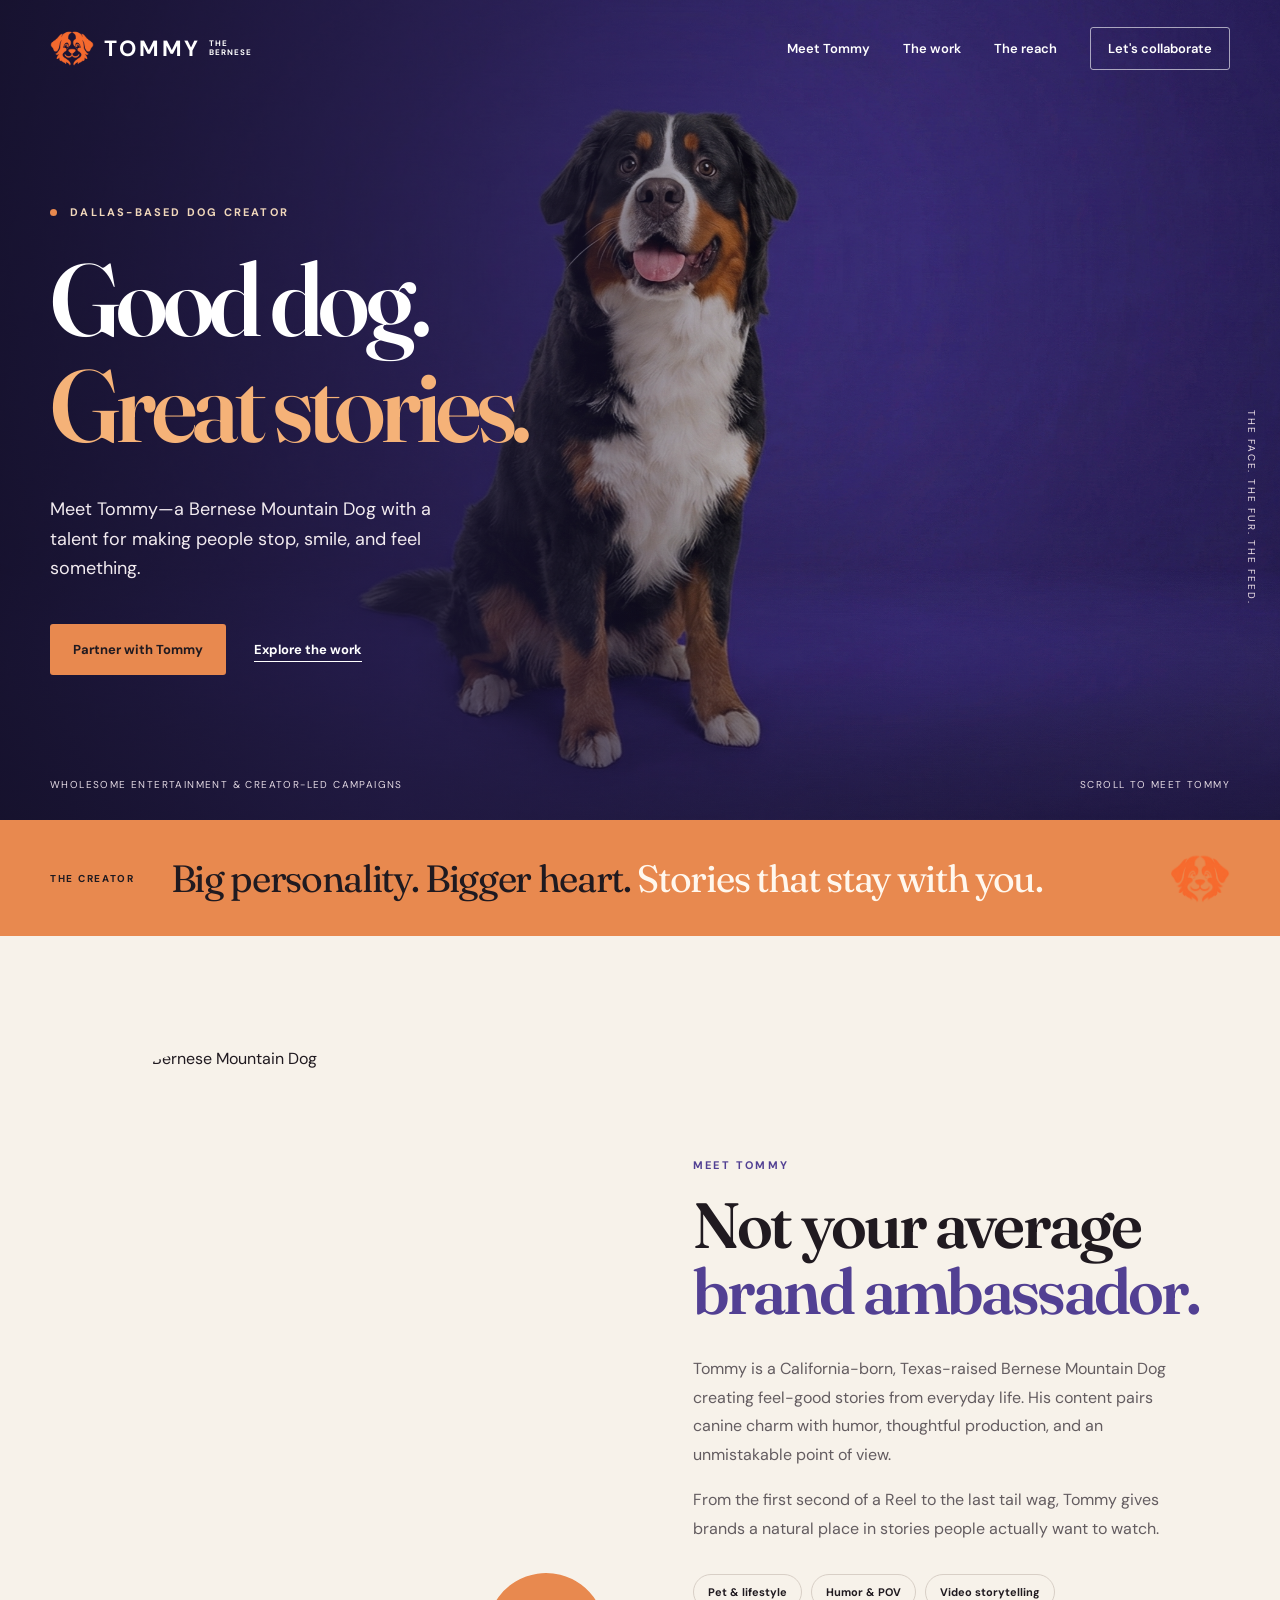
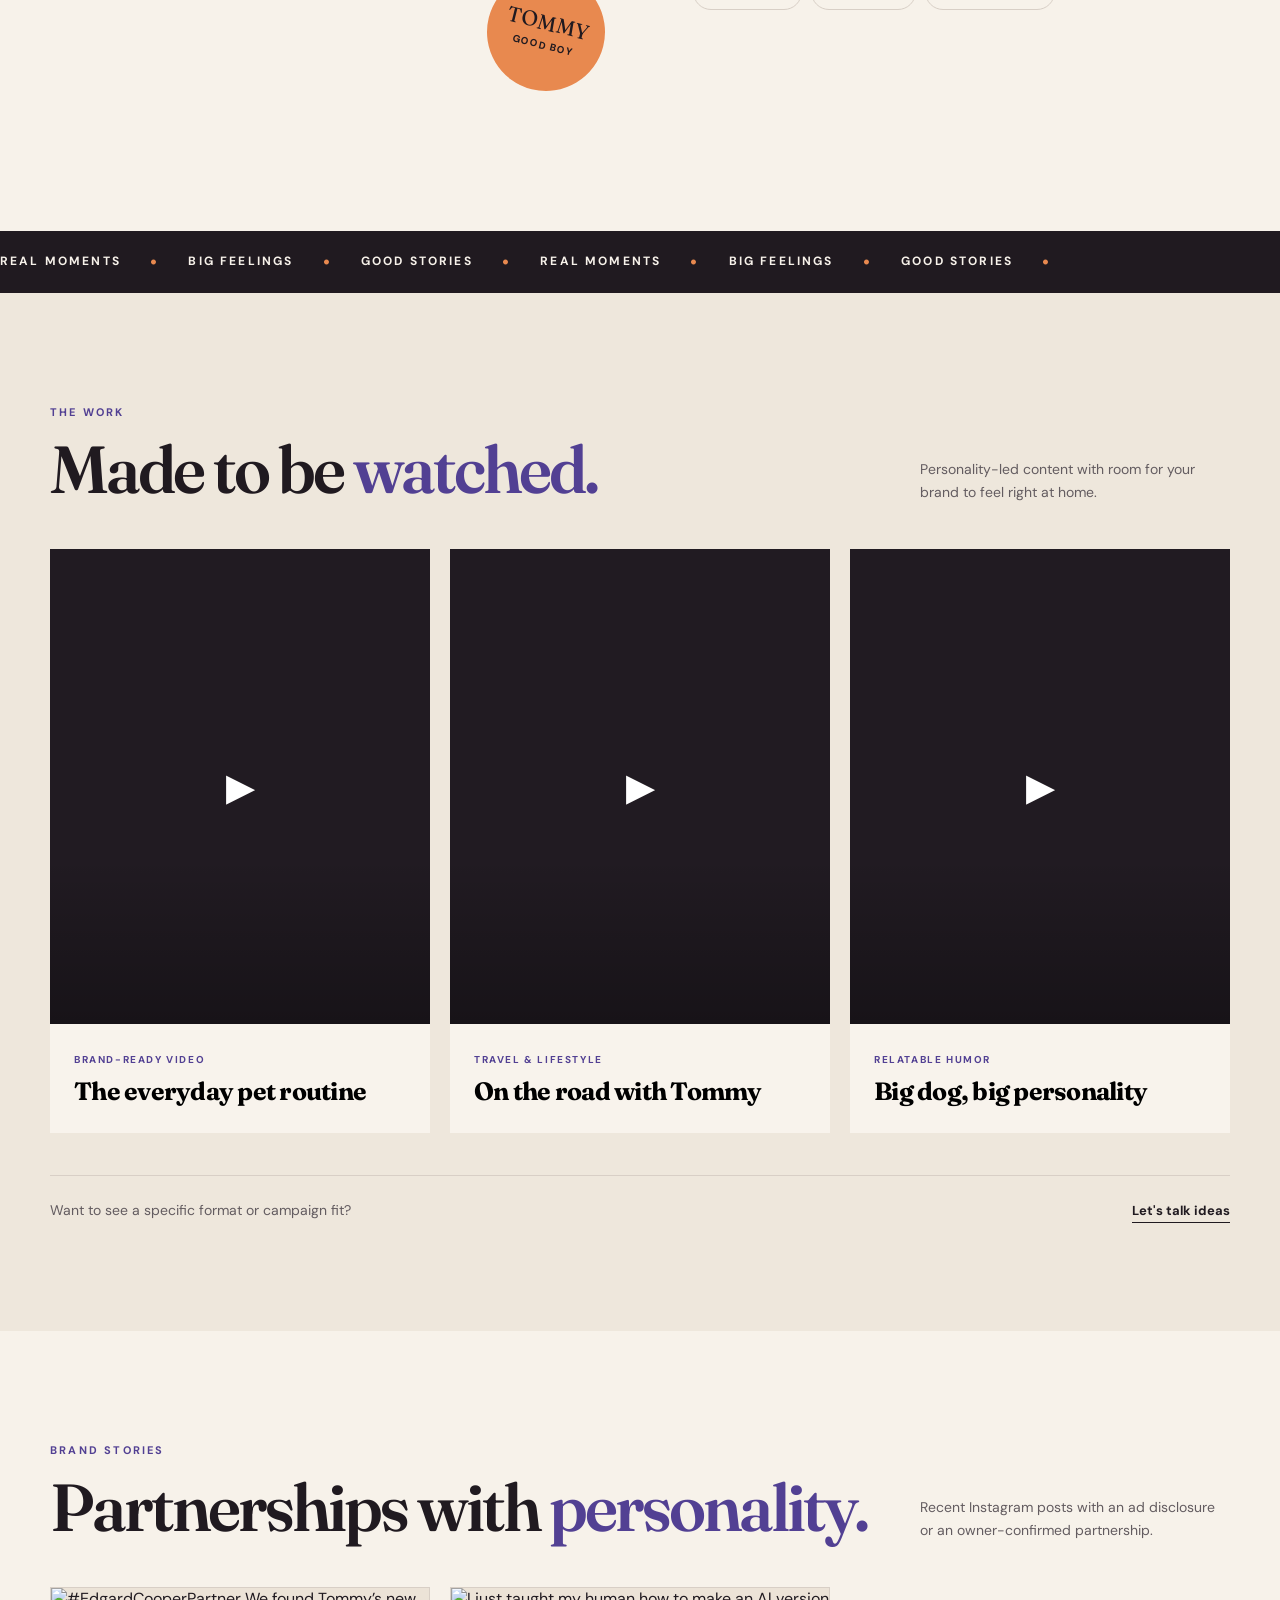
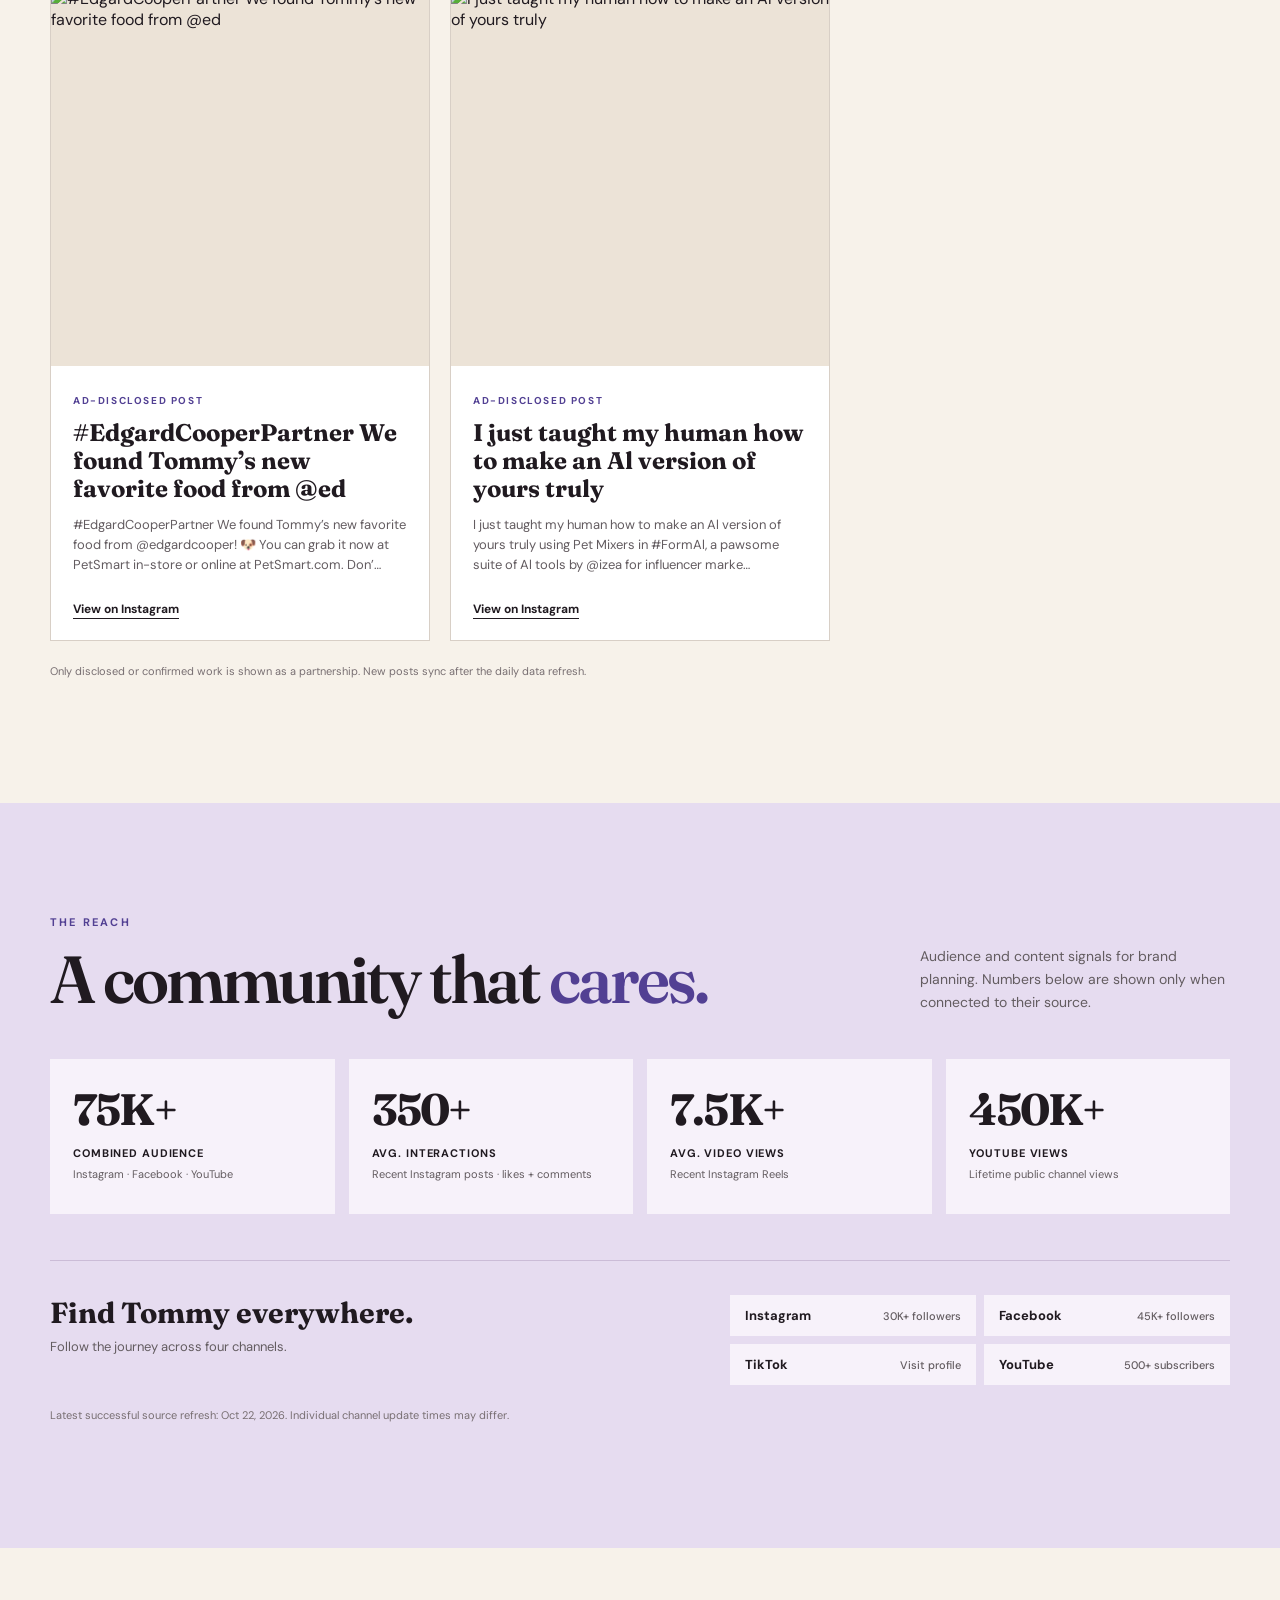
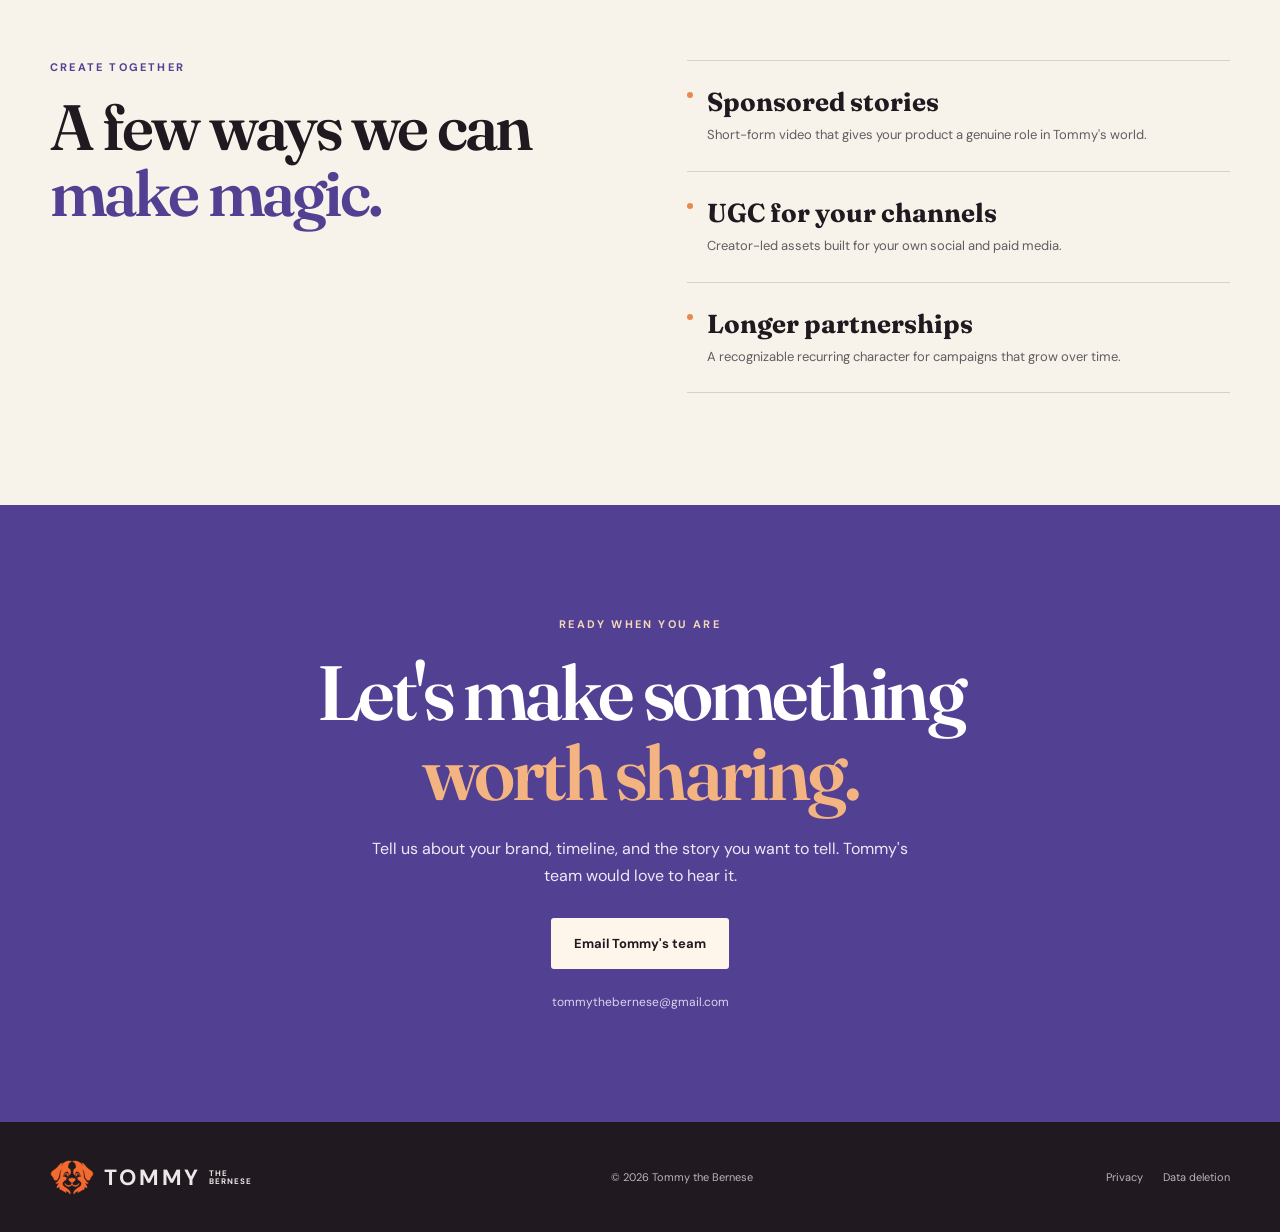
==== index.html @ c2c903f3 "Version site assets so the new logo and rounded stats load together" ====
<!doctype html>
<html lang="en">
<head>
  <meta charset="utf-8">
  <meta name="viewport" content="width=device-width, initial-scale=1">
  <meta name="theme-color" content="#201a20">
  <meta name="description" content="Meet Tommy the Bernese: Dallas-based dog creator making warm, witty, story-led content for people and pet-loving brands.">
  <meta property="og:title" content="Tommy the Bernese · Creator & Brand Partner">
  <meta property="og:description" content="A very good dog. A thoughtful creative partner. Explore Tommy's work, reach and collaborations.">
  <meta property="og:image" content="https://tommythebernese.github.io/heroimage.png">
  <title>Tommy the Bernese · Creator & Brand Partner</title>
  <link rel="preconnect" href="https://fonts.googleapis.com">
  <link rel="preconnect" href="https://fonts.gstatic.com" crossorigin>
  <link href="https://fonts.googleapis.com/css2?family=DM+Sans:wght@400;500;600;700&family=Fraunces:opsz,wght,SOFT,WONK@9..144,600,40,1;9..144,700,40,1&display=swap" rel="stylesheet">
  <link rel="icon" type="image/png" href="/assets/tommy-logo.png?v=2">
  <link rel="stylesheet" href="/assets/site.css?v=2">
  <script defer src="/assets/site.js?v=2"></script>
</head>
<body>
  <a class="skip-link" href="#main">Skip to content</a>
  <header class="site-header">
    <a class="wordmark" href="#top" aria-label="Tommy the Bernese home"><img class="brand-icon" src="/assets/tommy-logo.png" alt=""> TOMMY<span class="wordmark-small">THE BERNESE</span></a>
    <nav aria-label="Main navigation"><a href="#about">Meet Tommy</a><a href="#work">The work</a><a href="#reach">The reach</a><a href="#contact" class="nav-cta">Let's collaborate </a></nav>
  </header>
  <main id="main">
    <section id="top" class="hero" aria-labelledby="hero-title">
      <div class="hero-photo" role="img" aria-label="Tommy the Bernese sitting against a purple backdrop"></div>
      <div class="hero-gradient"></div>
      <div class="hero-content wrap">
        <div class="eyebrow light"><span class="eyebrow-dot"></span> DALLAS-BASED DOG CREATOR</div>
        <h1 id="hero-title">Good dog.<br><em>Great stories.</em></h1>
        <p>Meet Tommy—a Bernese Mountain Dog with a talent for making people stop, smile, and feel something.</p>
        <div class="hero-actions"><a class="button button-primary" href="#contact">Partner with Tommy </a><a class="text-link light-link" href="#work">Explore the work </a></div>
      </div>
      <div class="hero-side-note">THE FACE. THE FUR. THE FEED.</div>
      <div class="hero-bottom wrap"><span>WHOLESOME ENTERTAINMENT &amp; CREATOR-LED CAMPAIGNS</span><span>SCROLL TO MEET TOMMY</span></div>
    </section>
    <section class="intro-band"><div class="wrap intro-inner"><span>THE CREATOR</span><p>Big personality. Bigger heart. <em>Stories that stay with you.</em></p><img class="intro-mark" src="/assets/tommy-logo.png" alt=""></div></section>
    <section id="about" class="about section-pad"><div class="wrap about-grid">
      <div class="about-visual"><img src="/about.JPG" alt="Tommy the Bernese Mountain Dog" loading="lazy"><div class="photo-sticker">TOMMY<br><span>GOOD BOY</span></div></div>
      <div class="about-copy"><div class="eyebrow">MEET TOMMY</div><h2>Not your average <em>brand ambassador.</em></h2><p>Tommy is a California-born, Texas-raised Bernese Mountain Dog creating feel-good stories from everyday life. His content pairs canine charm with humor, thoughtful production, and an unmistakable point of view.</p><p>From the first second of a Reel to the last tail wag, Tommy gives brands a natural place in stories people actually want to watch.</p><div class="pill-row"><span>Pet &amp; lifestyle</span><span>Humor &amp; POV</span><span>Video storytelling</span></div></div>
    </div></section>
    <section class="marquee" aria-label="Creative strengths"><div>REAL MOMENTS <span>•</span> BIG FEELINGS <span>•</span> GOOD STORIES <span>•</span> REAL MOMENTS <span>•</span> BIG FEELINGS <span>•</span> GOOD STORIES <span>•</span></div></section>
    <section id="work" class="work section-pad"><div class="wrap"><div class="section-heading"><div><div class="eyebrow">THE WORK</div><h2>Made to be <em>watched.</em></h2></div><p>Personality-led content with room for your brand to feel right at home.</p></div><div id="featured-work" class="work-grid"></div><div class="work-bottom"><p>Want to see a specific format or campaign fit?</p><a class="text-link" href="mailto:tommythebernese@gmail.com?subject=Tommy%20the%20Bernese%20collaboration">Let's talk ideas </a></div></div></section>
    <section id="partnerships" class="partnerships section-pad"><div class="wrap"><div class="section-heading"><div><div class="eyebrow">BRAND STORIES</div><h2>Partnerships with <em>personality.</em></h2></div><p>Recent Instagram posts with an ad disclosure or an owner-confirmed partnership.</p></div><div id="partner-posts" class="partner-grid" aria-live="polite"><p class="empty-note">Connecting Tommy's Instagram will bring disclosed brand posts here automatically.</p></div><p class="fine-print">Only disclosed or confirmed work is shown as a partnership. New posts sync after the daily data refresh.</p></div></section>
    <section id="reach" class="reach section-pad"><div class="wrap"><div class="section-heading"><div><div class="eyebrow">THE REACH</div><h2>A community that <em>cares.</em></h2></div><p>Audience and content signals for brand planning. Numbers below are shown only when connected to their source.</p></div><div id="insight-cards" class="insight-grid" aria-live="polite"></div><div class="reach-lower"><div><h3>Find Tommy everywhere.</h3><p>Follow the journey across four channels.</p></div><div id="social-links" class="social-grid"></div></div><p id="data-date" class="fine-print"></p></div></section>
    <section class="offer section-pad"><div class="wrap offer-grid"><div><div class="eyebrow">CREATE TOGETHER</div><h2>A few ways we can <em>make magic.</em></h2></div><div class="offer-list"><div><h3>Sponsored stories</h3><p>Short-form video that gives your product a genuine role in Tommy's world.</p></div><div><h3>UGC for your channels</h3><p>Creator-led assets built for your own social and paid media.</p></div><div><h3>Longer partnerships</h3><p>A recognizable recurring character for campaigns that grow over time.</p></div></div></div></section>
    <section id="contact" class="contact section-pad"><div class="wrap contact-inner"><div class="eyebrow light">READY WHEN YOU ARE</div><h2>Let's make something <em>worth sharing.</em></h2><p>Tell us about your brand, timeline, and the story you want to tell. Tommy's team would love to hear it.</p><a class="button button-light" href="mailto:tommythebernese@gmail.com?subject=Partner%20with%20Tommy">Email Tommy's team </a><div class="contact-email">tommythebernese@gmail.com</div></div></section>
  </main>
  <footer><div class="wrap footer-inner"><a class="wordmark" href="#top"><img class="brand-icon" src="/assets/tommy-logo.png" alt=""> TOMMY<span class="wordmark-small">THE BERNESE</span></a><span>© <span id="year">2026</span> Tommy the Bernese</span><div><a href="/privacy.html">Privacy</a><a href="/delete-data.html">Data deletion</a></div></div></footer>
</body>
</html>
---- assets/site.css ----
:root{--ink:#201a20;--muted:#635c60;--cream:#f7f2ea;--sand:#ece3d7;--orange:#e8894f;--purple:#524093;--line:#d8cfc6}*{box-sizing:border-box}html{scroll-behavior:smooth}body{margin:0;background:var(--cream);color:var(--ink);font-family:'DM Sans',sans-serif;-webkit-font-smoothing:antialiased}a{color:inherit;text-decoration:none}button{font:inherit}img{display:block;max-width:100%}.wrap{width:min(1180px,calc(100% - 56px));margin:auto}.skip-link{position:absolute;z-index:100;top:-60px;left:10px;background:white;padding:10px}.skip-link:focus{top:10px}.site-header{position:absolute;z-index:20;top:0;left:0;width:100%;padding:26px max(28px,calc((100vw - 1180px)/2));display:flex;align-items:center;justify-content:space-between;color:white}.wordmark{display:flex;align-items:center;gap:5px;font-weight:700;letter-spacing:.13em;font-size:22px;white-space:nowrap}.paw{font-size:32px;color:var(--orange);line-height:1}.wordmark-small{font-size:8px;line-height:1.1;letter-spacing:.12em;width:48px;white-space:normal;margin-left:3px}.site-header nav{display:flex;align-items:center;gap:33px;font-size:13px;font-weight:600}.site-header nav a:hover,.text-link:hover{color:var(--orange)}.site-header .nav-cta{border:1px solid rgba(255,255,255,.6);padding:12px 17px;border-radius:3px}.site-header .nav-cta:hover{background:white;color:var(--ink)}.hero{position:relative;height:min(820px,100svh);min-height:640px;overflow:hidden;background:#2d2758;color:white}.hero-photo{position:absolute;inset:0;background:url('/heroimage.png') center center/cover no-repeat}.hero-gradient{position:absolute;inset:0;background:linear-gradient(90deg,rgba(21,17,43,.89) 0%,rgba(31,24,62,.72) 31%,rgba(31,24,62,.06) 72%),linear-gradient(0deg,rgba(21,17,43,.53),transparent 30%)}.hero-content{position:relative;z-index:2;height:100%;display:flex;flex-direction:column;justify-content:center;align-items:flex-start;padding-top:60px}.eyebrow{font-size:11px;letter-spacing:.2em;font-weight:700;color:var(--purple);text-transform:uppercase}.eyebrow.light{color:#f1d8bb}.eyebrow-dot{display:inline-block;width:7px;height:7px;border-radius:50%;background:var(--orange);margin-right:8px}.hero h1,.section-heading h2,.about h2,.offer h2,.contact h2{font-family:Fraunces,Georgia,serif;letter-spacing:-.045em;font-weight:600;line-height:1.04}.hero h1{font-size:clamp(70px,8vw,126px);margin:27px 0 18px}.hero h1 em{color:#f5b278;font-style:normal}.hero-content>p{max-width:430px;font-size:18px;line-height:1.65;color:#f2ebf0}.hero-actions{display:flex;align-items:center;gap:28px;margin-top:22px}.button{display:inline-flex;align-items:center;justify-content:center;gap:30px;padding:17px 23px;border-radius:3px;font-size:13px;font-weight:700;transition:transform .2s,background .2s}.button:hover{transform:translateY(-3px)}.button-primary{background:var(--orange);color:var(--ink)}.button-primary:hover{background:#f3a476}.text-link{font-size:13px;font-weight:700;text-decoration:underline;text-underline-offset:7px}.light-link{color:white}.hero-side-note{position:absolute;z-index:2;right:22px;top:50%;writing-mode:vertical-rl;font-size:10px;letter-spacing:.18em;color:#eee2e8}.hero-bottom{position:absolute;z-index:2;bottom:29px;left:50%;transform:translateX(-50%);display:flex;justify-content:space-between;font-size:10px;letter-spacing:.14em;color:#e3d9e3}.intro-band{background:var(--orange);color:var(--ink)}.intro-inner{min-height:116px;display:flex;align-items:center;gap:36px}.intro-inner>span:first-child{font-size:10px;letter-spacing:.17em;font-weight:700;white-space:nowrap}.intro-inner p{font-family:Fraunces,Georgia,serif;font-size:clamp(23px,3.2vw,38px);letter-spacing:-.035em;margin:0}.intro-inner em{font-style:normal;color:#fff7ed}.asterisk{font-size:48px;margin-left:auto}.section-pad{padding:112px 0}.about-grid{display:grid;grid-template-columns:1fr 1fr;gap:9%;align-items:center}.about-visual{position:relative}.about-visual img{width:100%;aspect-ratio:4/5;object-fit:cover;border-radius:170px 170px 3px 3px}.photo-sticker{position:absolute;right:-18px;bottom:28px;background:var(--orange);border-radius:50%;height:118px;width:118px;display:flex;flex-direction:column;justify-content:center;align-items:center;text-align:center;transform:rotate(14deg);font-family:Fraunces,Georgia,serif;font-size:30px;line-height:1}.photo-sticker span{font:700 10px 'DM Sans',sans-serif;letter-spacing:.12em;margin-top:6px}.about h2,.offer h2{font-size:clamp(43px,5vw,69px);margin:20px 0 30px}.about h2 em,.section-heading h2 em,.offer h2 em{font-style:normal;color:var(--purple)}.about-copy p{max-width:480px;line-height:1.8;color:var(--muted);font-size:16px}.pill-row{display:flex;flex-wrap:wrap;gap:9px;margin-top:30px}.pill-row span{font-size:11px;font-weight:700;border:1px solid var(--line);border-radius:30px;padding:10px 14px}.marquee{overflow:hidden;white-space:nowrap;background:var(--ink);color:var(--cream);padding:19px 0;font-size:12px;font-weight:700;letter-spacing:.18em}.marquee div{width:max-content;animation:move 35s linear infinite}.marquee span{color:var(--orange);font-size:20px;margin:0 24px;vertical-align:middle}@keyframes move{to{transform:translateX(-50%)}}.work{background:#eee7dc}.section-heading{display:flex;align-items:end;justify-content:space-between;gap:35px;margin-bottom:45px}.section-heading h2{font-size:clamp(45px,5.2vw,72px);margin:16px 0 0}.section-heading>p{max-width:310px;line-height:1.65;color:var(--muted);font-size:14px;margin:0}.work-grid{display:grid;grid-template-columns:repeat(3,1fr);gap:20px}.work-card{background:#f8f3ec;overflow:hidden}.work-card .media{position:relative;background:#211b22;aspect-ratio:4/5;overflow:hidden}.work-card video{width:100%;height:100%;object-fit:cover}.work-card .play{position:absolute;inset:0;display:grid;place-items:center;background:linear-gradient(transparent 65%,rgba(0,0,0,.3));color:white;font-size:38px;pointer-events:none}.work-card button{display:block;width:100%;border:0;padding:0;cursor:pointer;background:transparent;text-align:left}.work-card .card-meta{padding:23px 24px 27px}.work-card .card-meta span,.partner-card .label{font-size:10px;letter-spacing:.16em;color:var(--purple);font-weight:700}.work-card h3{font-family:Fraunces,Georgia,serif;font-size:25px;line-height:1.15;letter-spacing:-.03em;margin:9px 0 0}.work-bottom{border-top:1px solid var(--line);margin-top:42px;padding-top:25px;display:flex;justify-content:space-between;align-items:center;font-size:14px}.work-bottom p{color:var(--muted);margin:0}.partnerships{background:var(--cream)}.partner-grid{display:grid;grid-template-columns:repeat(3,1fr);gap:20px}.partner-card{border:1px solid var(--line);background:white}.partner-card img{width:100%;aspect-ratio:1;object-fit:cover;background:#ece3d7}.partner-card-content{padding:22px}.partner-card h3{font-family:Fraunces,Georgia,serif;font-size:24px;line-height:1.15;margin:10px 0}.partner-card p{color:var(--muted);font-size:13px;line-height:1.55}.partner-card a{display:inline-block;margin-top:12px;font-size:12px;font-weight:700;text-decoration:underline;text-underline-offset:5px}.empty-note{grid-column:1/-1;padding:35px;border:1px dashed var(--line);color:var(--muted);font-size:14px}.fine-print{font-size:11px;line-height:1.6;color:#786f72;margin-top:22px}.reach{background:#e6dcf0}.insight-grid{display:grid;grid-template-columns:repeat(4,1fr);gap:14px}.insight-card{min-height:155px;padding:23px;background:#f7f2fa}.insight-card .number{display:block;font-family:Fraunces,Georgia,serif;font-size:44px;letter-spacing:-.04em}.insight-card .metric-name{display:block;font-size:11px;font-weight:700;letter-spacing:.08em;text-transform:uppercase;margin-top:10px}.insight-card .metric-detail{display:block;color:var(--muted);font-size:11px;margin-top:7px}.reach-lower{display:flex;justify-content:space-between;gap:40px;border-top:1px solid #cbbcd7;padding-top:34px;margin-top:46px}.reach-lower h3{font-family:Fraunces,Georgia,serif;font-size:29px;margin:0 0 8px}.reach-lower p{font-size:13px;color:var(--muted);margin:0}.social-grid{display:grid;grid-template-columns:repeat(2,minmax(155px,1fr));gap:8px;width:min(500px,100%)}.social-grid a{background:#f7f2fa;padding:12px 15px;display:flex;justify-content:space-between;align-items:center;font-size:13px;font-weight:700}.social-grid a:hover{background:white}.social-grid small{font-size:11px;color:var(--muted);font-weight:500}.offer{background:var(--cream)}.offer-grid{display:grid;grid-template-columns:1fr 1fr;gap:8%}.offer-list>div{display:grid;grid-template-columns:40px 1fr;column-gap:12px;border-top:1px solid var(--line);padding:25px 0}.offer-list>div:last-child{border-bottom:1px solid var(--line)}.offer-list span{font-size:11px;color:var(--purple);font-weight:700}.offer-list h3{font-family:Fraunces,Georgia,serif;font-size:26px;margin:0}.offer-list p{grid-column:2;color:var(--muted);line-height:1.6;font-size:13px;margin:7px 0 0}.contact{background:var(--purple);color:white;text-align:center}.contact-inner{max-width:760px}.contact h2{font-size:clamp(50px,6vw,82px);margin:22px 0}.contact h2 em{font-style:normal;color:#f3b482}.contact p{font-size:16px;line-height:1.7;color:#eee8f6;max-width:550px;margin:0 auto 29px}.button-light{background:#fff6eb;color:var(--ink)}.contact-email{font-size:12px;color:#ded2ed;margin-top:25px}footer{background:var(--ink);color:#eee6e8}.footer-inner{min-height:110px;display:flex;align-items:center;justify-content:space-between;gap:24px}.footer-inner>span,footer a:not(.wordmark){font-size:11px;color:#bdb3ba}.footer-inner>div{display:flex;gap:20px}section[id]{scroll-margin-top:40px}@media(max-width:900px){.site-header nav{gap:17px}.site-header nav>a:not(.nav-cta){display:none}.about-grid{gap:6%}.insight-grid{grid-template-columns:repeat(2,1fr)}}@media(max-width:650px){.wrap{width:calc(100% - 36px)}.site-header{padding:18px}.wordmark{font-size:18px}.site-header .nav-cta{font-size:11px;padding:10px}.hero{height:760px;min-height:680px}.hero-photo{background-position:62% center}.hero-gradient{background:linear-gradient(90deg,rgba(21,17,43,.82),rgba(21,17,43,.16)),linear-gradient(0deg,rgba(21,17,43,.65),transparent 44%)}.hero-content{justify-content:flex-end;padding-bottom:120px}.hero h1{font-size:clamp(60px,13vw,88px)}.hero-content>p{font-size:15px;max-width:320px}.hero-actions{gap:16px;flex-wrap:wrap}.hero-bottom{font-size:8px;bottom:19px}.hero-bottom span:last-child,.hero-side-note{display:none}.intro-inner{min-height:100px;gap:12px}.intro-inner>span:first-child{display:none}.intro-inner p{font-size:24px}.asterisk{font-size:35px}.section-pad{padding:75px 0}.about-grid,.offer-grid{grid-template-columns:1fr;gap:46px}.about-visual{width:min(400px,92%);margin:auto}.about h2,.offer h2{font-size:49px}.section-heading{display:block}.section-heading>p{margin-top:15px}.work-grid,.partner-grid{grid-template-columns:1fr;gap:18px}.work-grid .work-card:nth-child(n+4){display:none}.work-card .media{aspect-ratio:4/4}.work-card video{object-position:center 35%}.reach-lower{display:block}.social-grid{margin-top:25px;width:100%}.footer-inner{min-height:160px;align-content:center;flex-wrap:wrap;justify-content:center;text-align:center;column-gap:20px}.footer-inner .wordmark{width:100%;justify-content:center}.work-bottom{gap:20px}.contact h2{font-size:54px}}@media(prefers-reduced-motion:reduce){*,*:before,*:after{scroll-behavior:auto!important;animation:none!important;transition:none!important}}

/* Tommy's supplied mark and simplified editorial details. */
.brand-icon{display:block;width:44px;height:44px;object-fit:contain;flex:none;margin-right:5px}.intro-mark{display:block;width:60px;height:60px;object-fit:contain;margin-left:auto;flex:none}.photo-sticker{font-size:21px}.marquee span{font-size:18px}.offer-list>div{display:block;position:relative;padding:25px 0 25px 20px}.offer-list>div:before{content:'';position:absolute;left:0;top:31px;width:6px;height:6px;background:var(--orange);border-radius:50%}.offer-list p{grid-column:auto}.button{gap:0}.social-grid small{white-space:nowrap}@media(max-width:650px){.brand-icon{width:38px;height:38px}.intro-mark{width:48px;height:48px}.offer-list>div{padding-left:18px}}
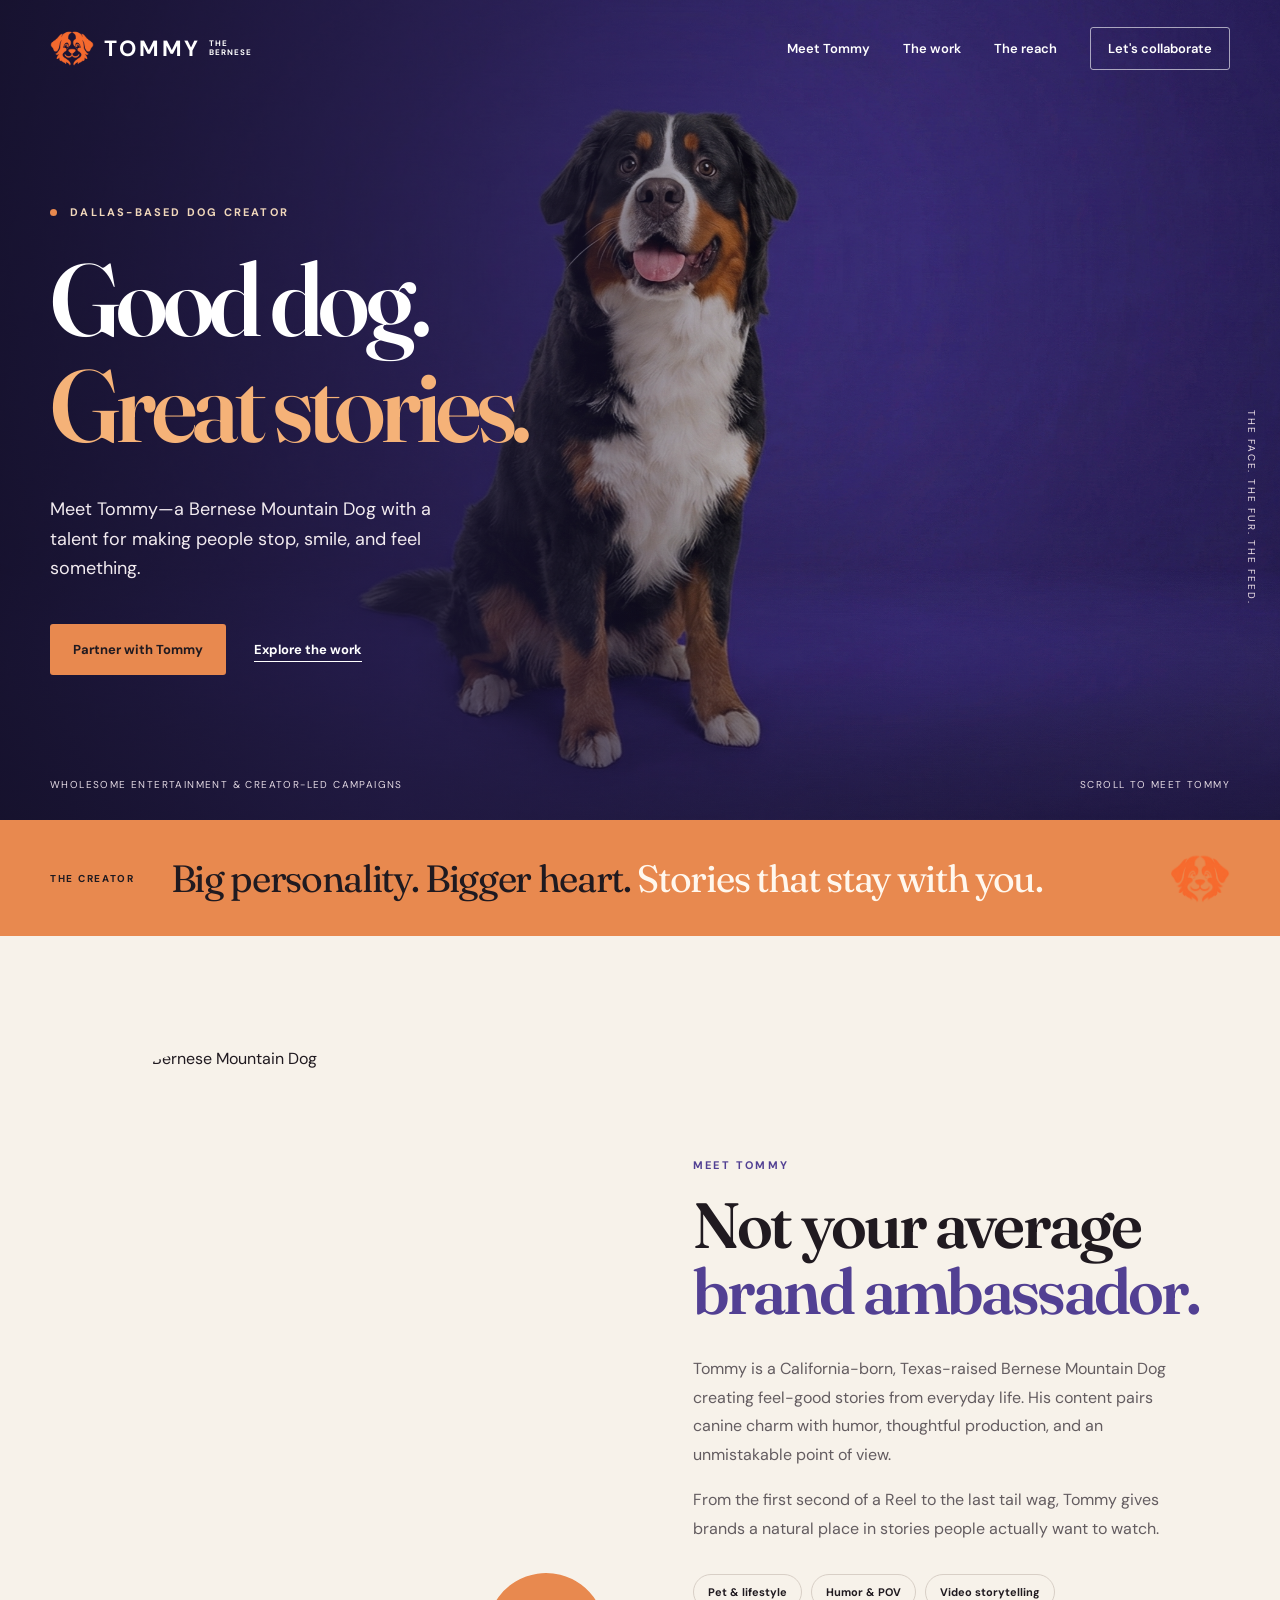
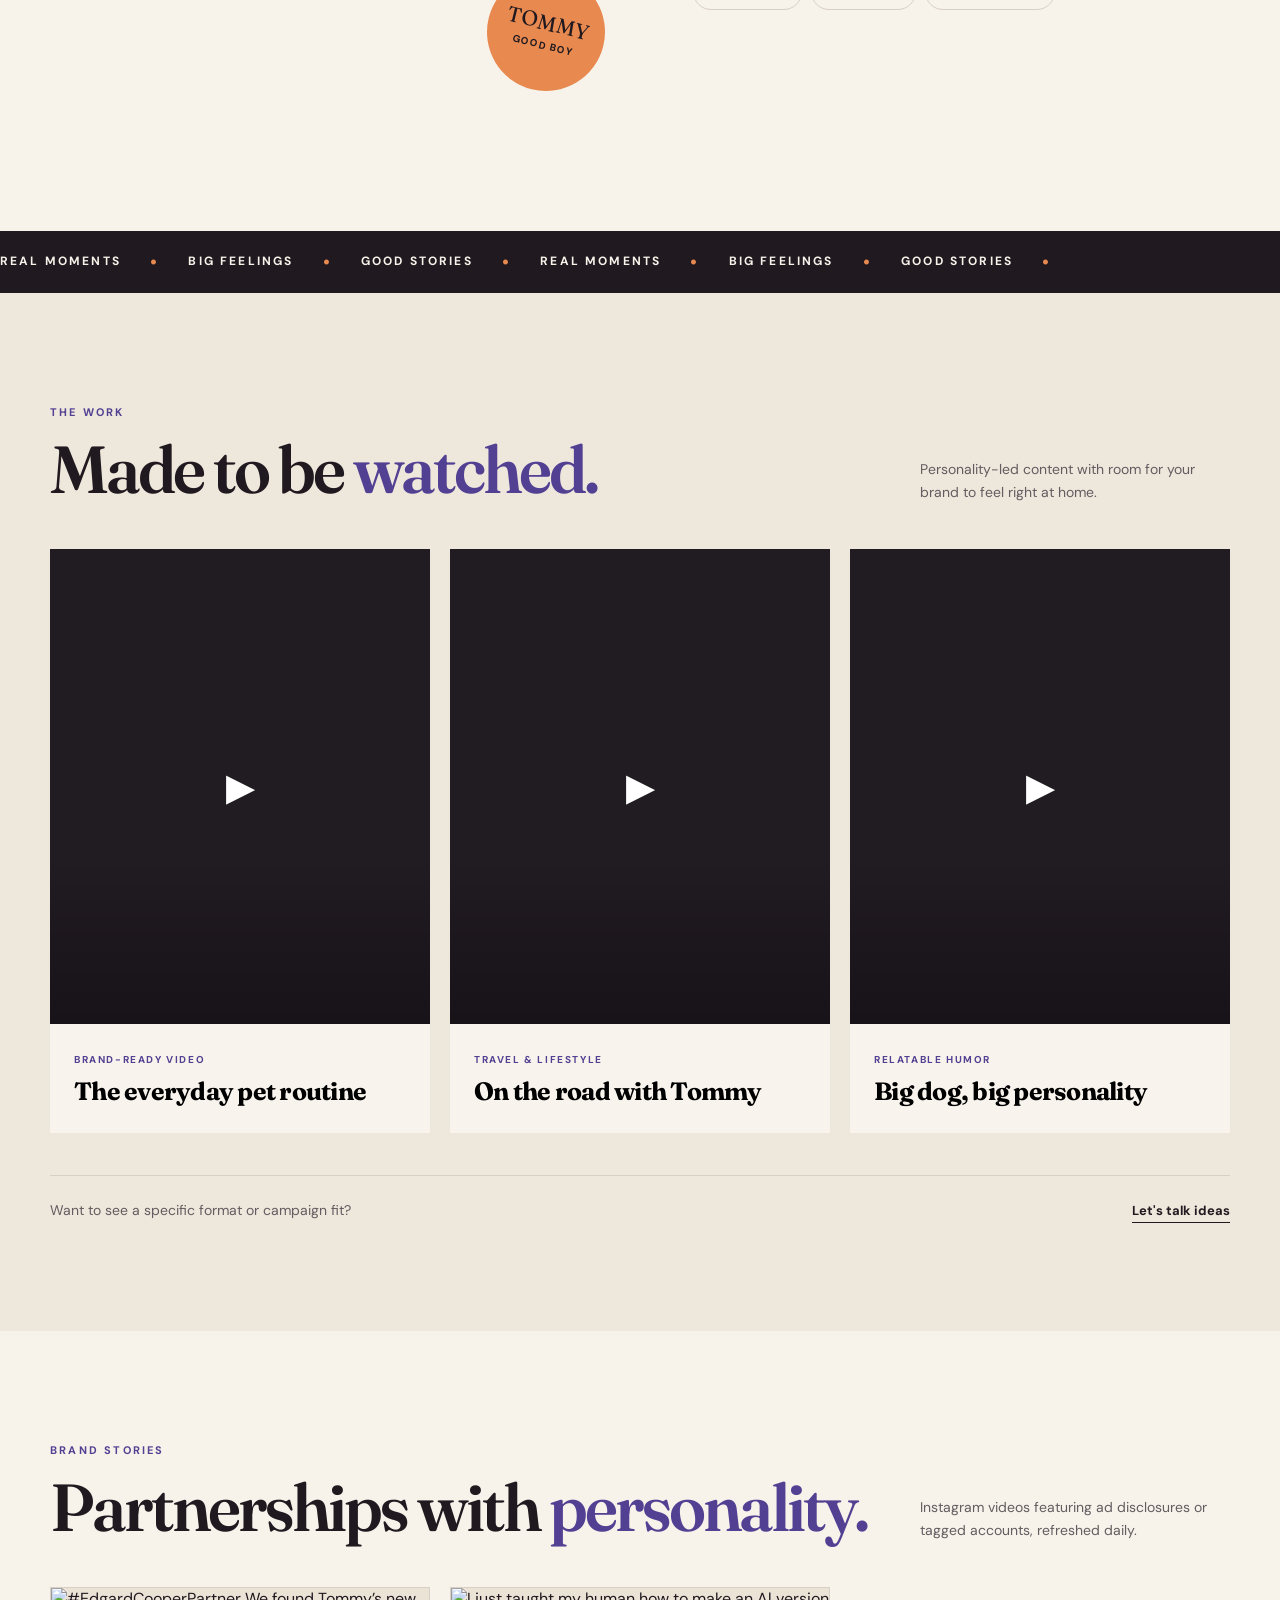
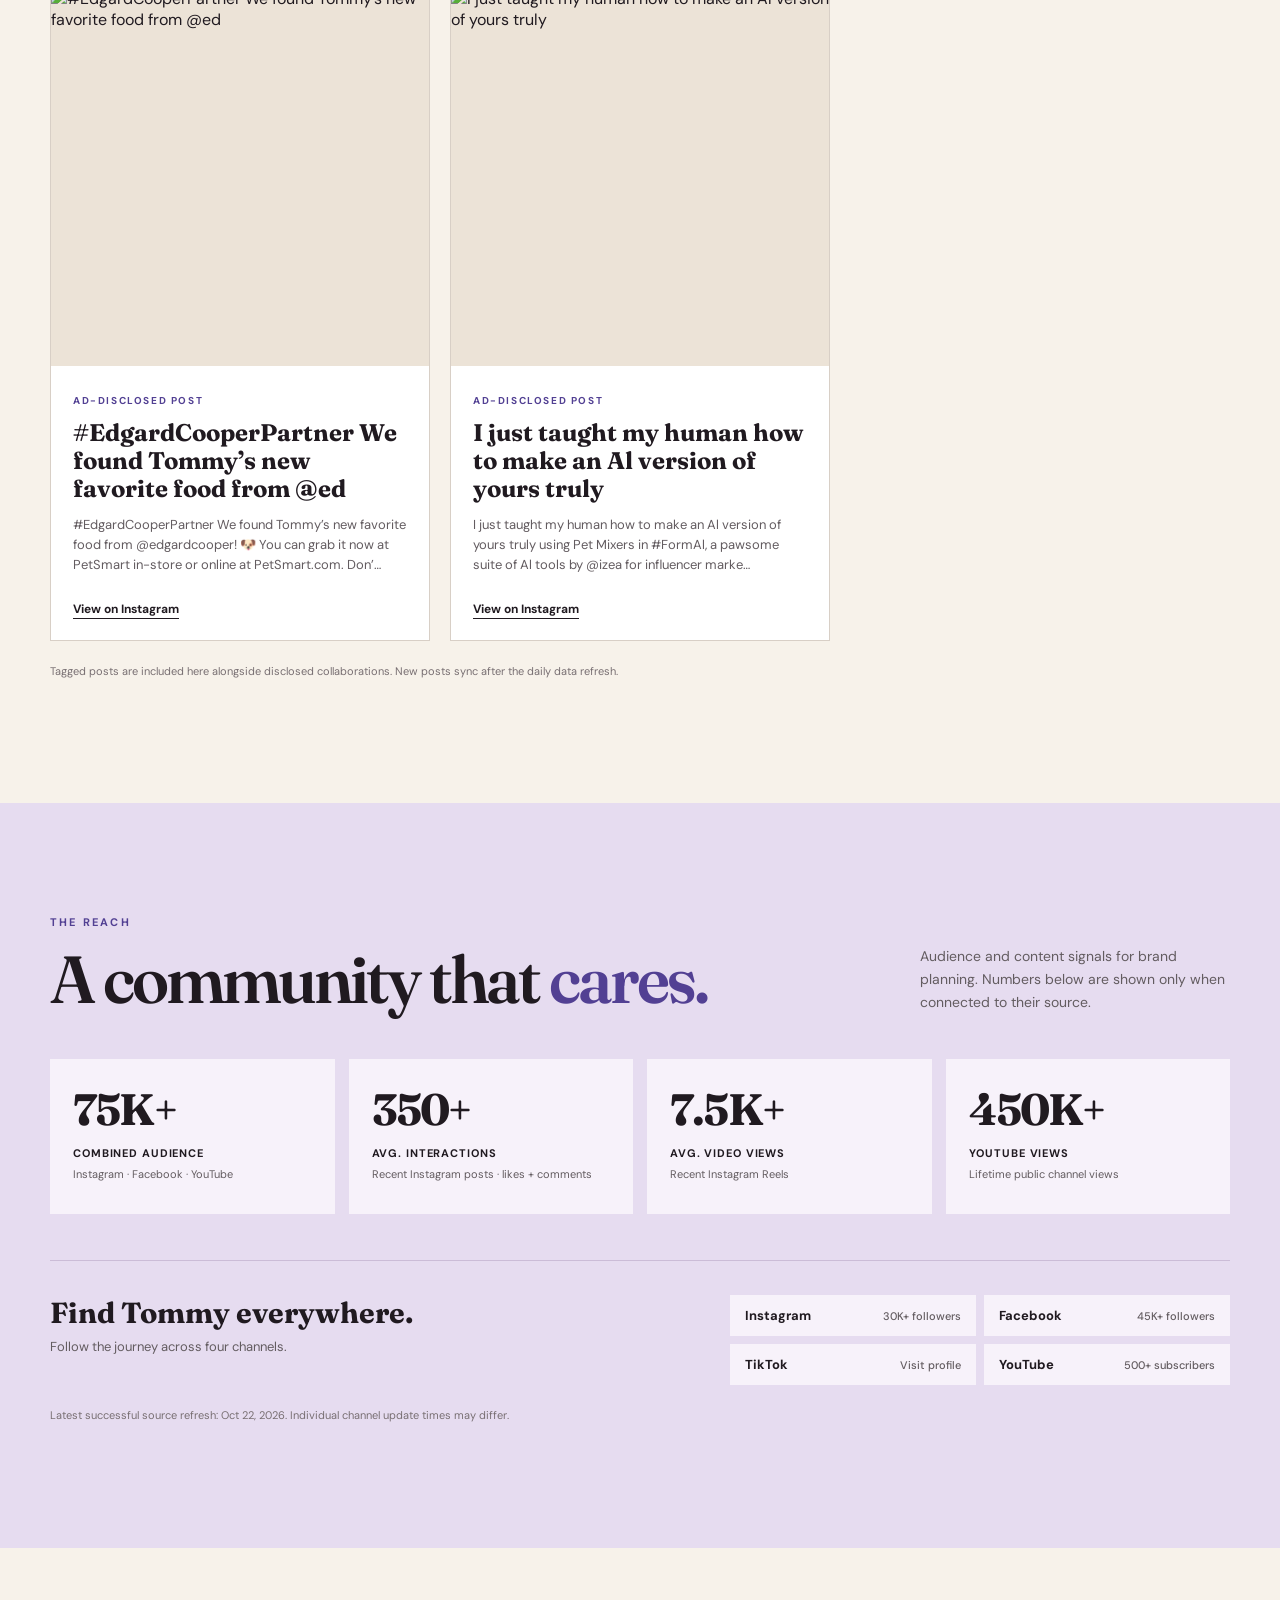
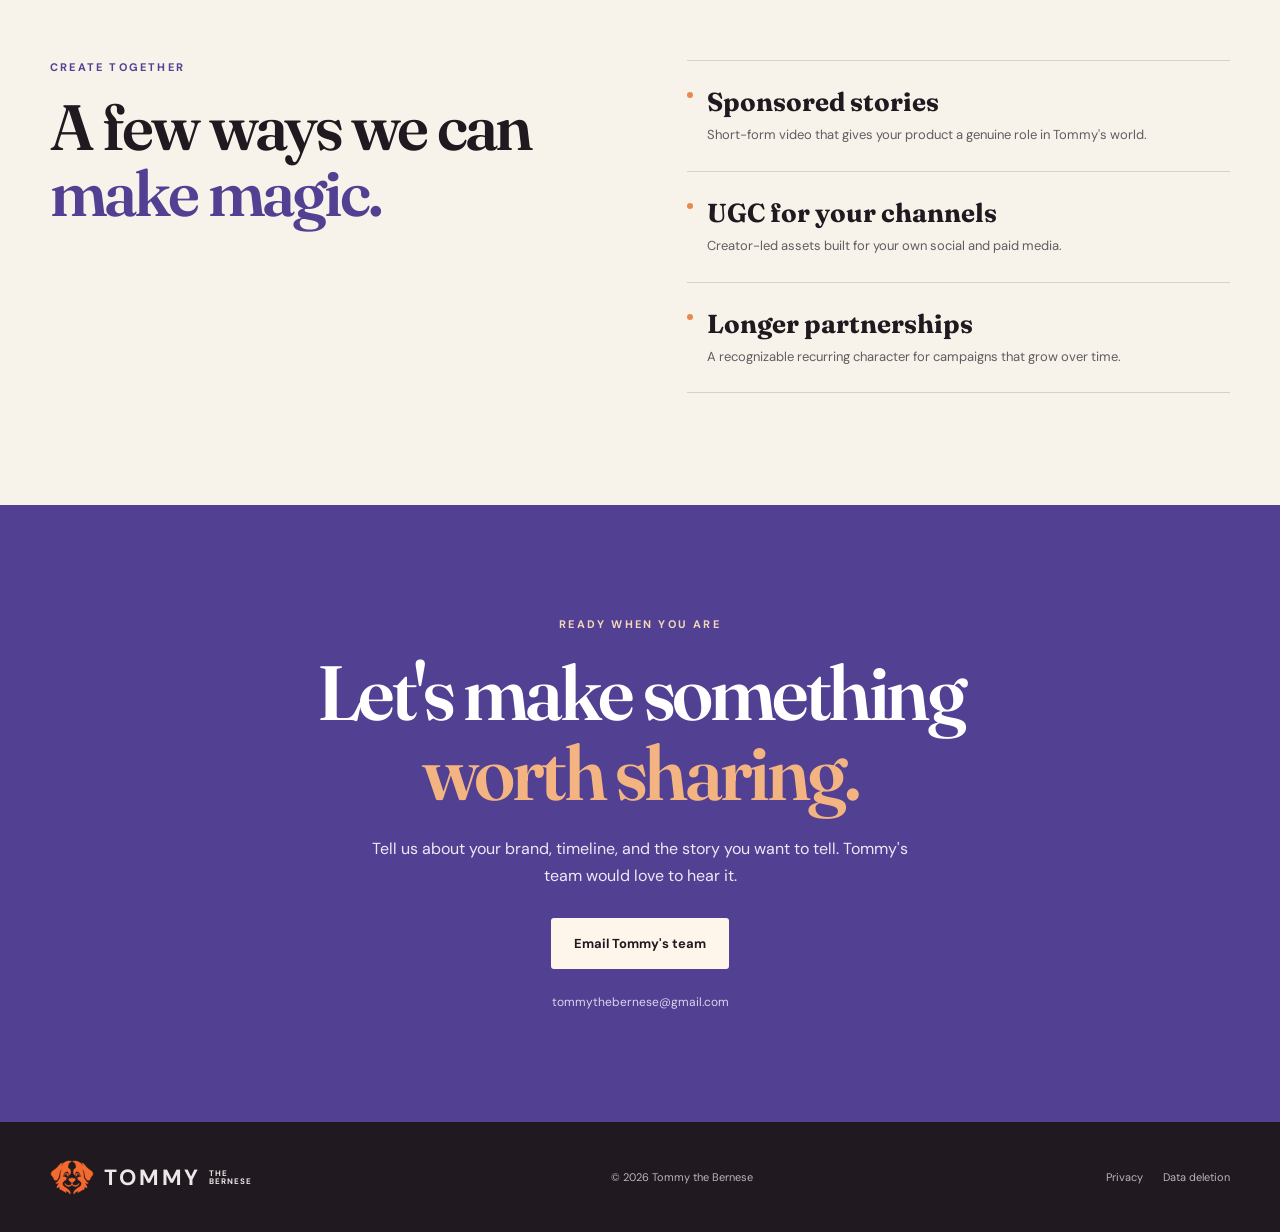
==== commit 789890bd: "Explain tagged posts in partnership section" ====
--- a/index.html
+++ b/index.html
@@ -14,7 +14,7 @@
   <link href="https://fonts.googleapis.com/css2?family=DM+Sans:wght@400;500;600;700&family=Fraunces:opsz,wght,SOFT,WONK@9..144,600,40,1;9..144,700,40,1&display=swap" rel="stylesheet">
   <link rel="icon" type="image/png" href="/assets/tommy-logo.png?v=2">
   <link rel="stylesheet" href="/assets/site.css?v=2">
-  <script defer src="/assets/site.js?v=2"></script>
+  <script defer src="/assets/site.js?v=3"></script>
 </head>
 <body>
   <a class="skip-link" href="#main">Skip to content</a>
@@ -42,7 +42,7 @@
     </div></section>
     <section class="marquee" aria-label="Creative strengths"><div>REAL MOMENTS <span>•</span> BIG FEELINGS <span>•</span> GOOD STORIES <span>•</span> REAL MOMENTS <span>•</span> BIG FEELINGS <span>•</span> GOOD STORIES <span>•</span></div></section>
     <section id="work" class="work section-pad"><div class="wrap"><div class="section-heading"><div><div class="eyebrow">THE WORK</div><h2>Made to be <em>watched.</em></h2></div><p>Personality-led content with room for your brand to feel right at home.</p></div><div id="featured-work" class="work-grid"></div><div class="work-bottom"><p>Want to see a specific format or campaign fit?</p><a class="text-link" href="mailto:tommythebernese@gmail.com?subject=Tommy%20the%20Bernese%20collaboration">Let's talk ideas </a></div></div></section>
-    <section id="partnerships" class="partnerships section-pad"><div class="wrap"><div class="section-heading"><div><div class="eyebrow">BRAND STORIES</div><h2>Partnerships with <em>personality.</em></h2></div><p>Recent Instagram posts with an ad disclosure or an owner-confirmed partnership.</p></div><div id="partner-posts" class="partner-grid" aria-live="polite"><p class="empty-note">Connecting Tommy's Instagram will bring disclosed brand posts here automatically.</p></div><p class="fine-print">Only disclosed or confirmed work is shown as a partnership. New posts sync after the daily data refresh.</p></div></section>
+    <section id="partnerships" class="partnerships section-pad"><div class="wrap"><div class="section-heading"><div><div class="eyebrow">BRAND STORIES</div><h2>Partnerships with <em>personality.</em></h2></div><p>Instagram videos featuring ad disclosures or tagged accounts, refreshed daily.</p></div><div id="partner-posts" class="partner-grid" aria-live="polite"><p class="empty-note">Connecting Tommy's Instagram will bring partnership and tagged posts here automatically.</p></div><p class="fine-print">Tagged posts are included here alongside disclosed collaborations. New posts sync after the daily data refresh.</p></div></section>
     <section id="reach" class="reach section-pad"><div class="wrap"><div class="section-heading"><div><div class="eyebrow">THE REACH</div><h2>A community that <em>cares.</em></h2></div><p>Audience and content signals for brand planning. Numbers below are shown only when connected to their source.</p></div><div id="insight-cards" class="insight-grid" aria-live="polite"></div><div class="reach-lower"><div><h3>Find Tommy everywhere.</h3><p>Follow the journey across four channels.</p></div><div id="social-links" class="social-grid"></div></div><p id="data-date" class="fine-print"></p></div></section>
     <section class="offer section-pad"><div class="wrap offer-grid"><div><div class="eyebrow">CREATE TOGETHER</div><h2>A few ways we can <em>make magic.</em></h2></div><div class="offer-list"><div><h3>Sponsored stories</h3><p>Short-form video that gives your product a genuine role in Tommy's world.</p></div><div><h3>UGC for your channels</h3><p>Creator-led assets built for your own social and paid media.</p></div><div><h3>Longer partnerships</h3><p>A recognizable recurring character for campaigns that grow over time.</p></div></div></div></section>
     <section id="contact" class="contact section-pad"><div class="wrap contact-inner"><div class="eyebrow light">READY WHEN YOU ARE</div><h2>Let's make something <em>worth sharing.</em></h2><p>Tell us about your brand, timeline, and the story you want to tell. Tommy's team would love to hear it.</p><a class="button button-light" href="mailto:tommythebernese@gmail.com?subject=Partner%20with%20Tommy">Email Tommy's team </a><div class="contact-email">tommythebernese@gmail.com</div></div></section>
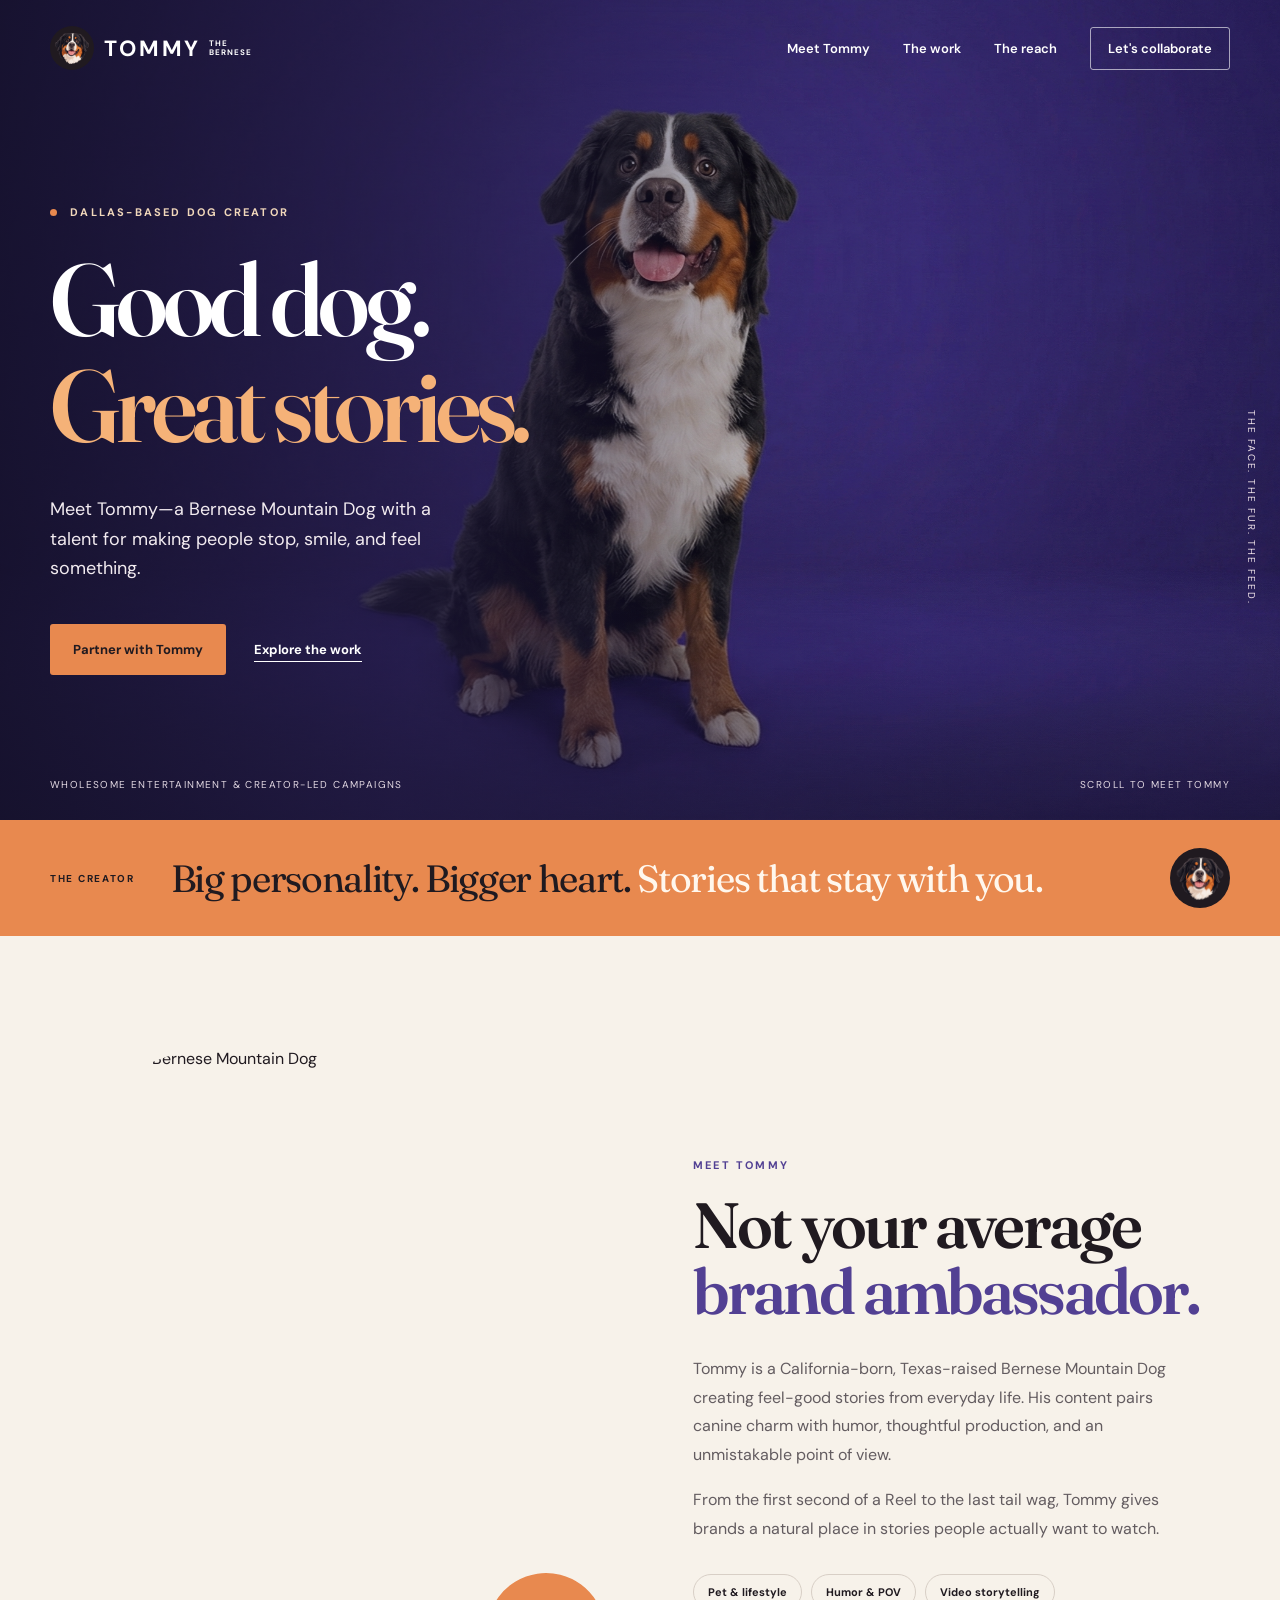
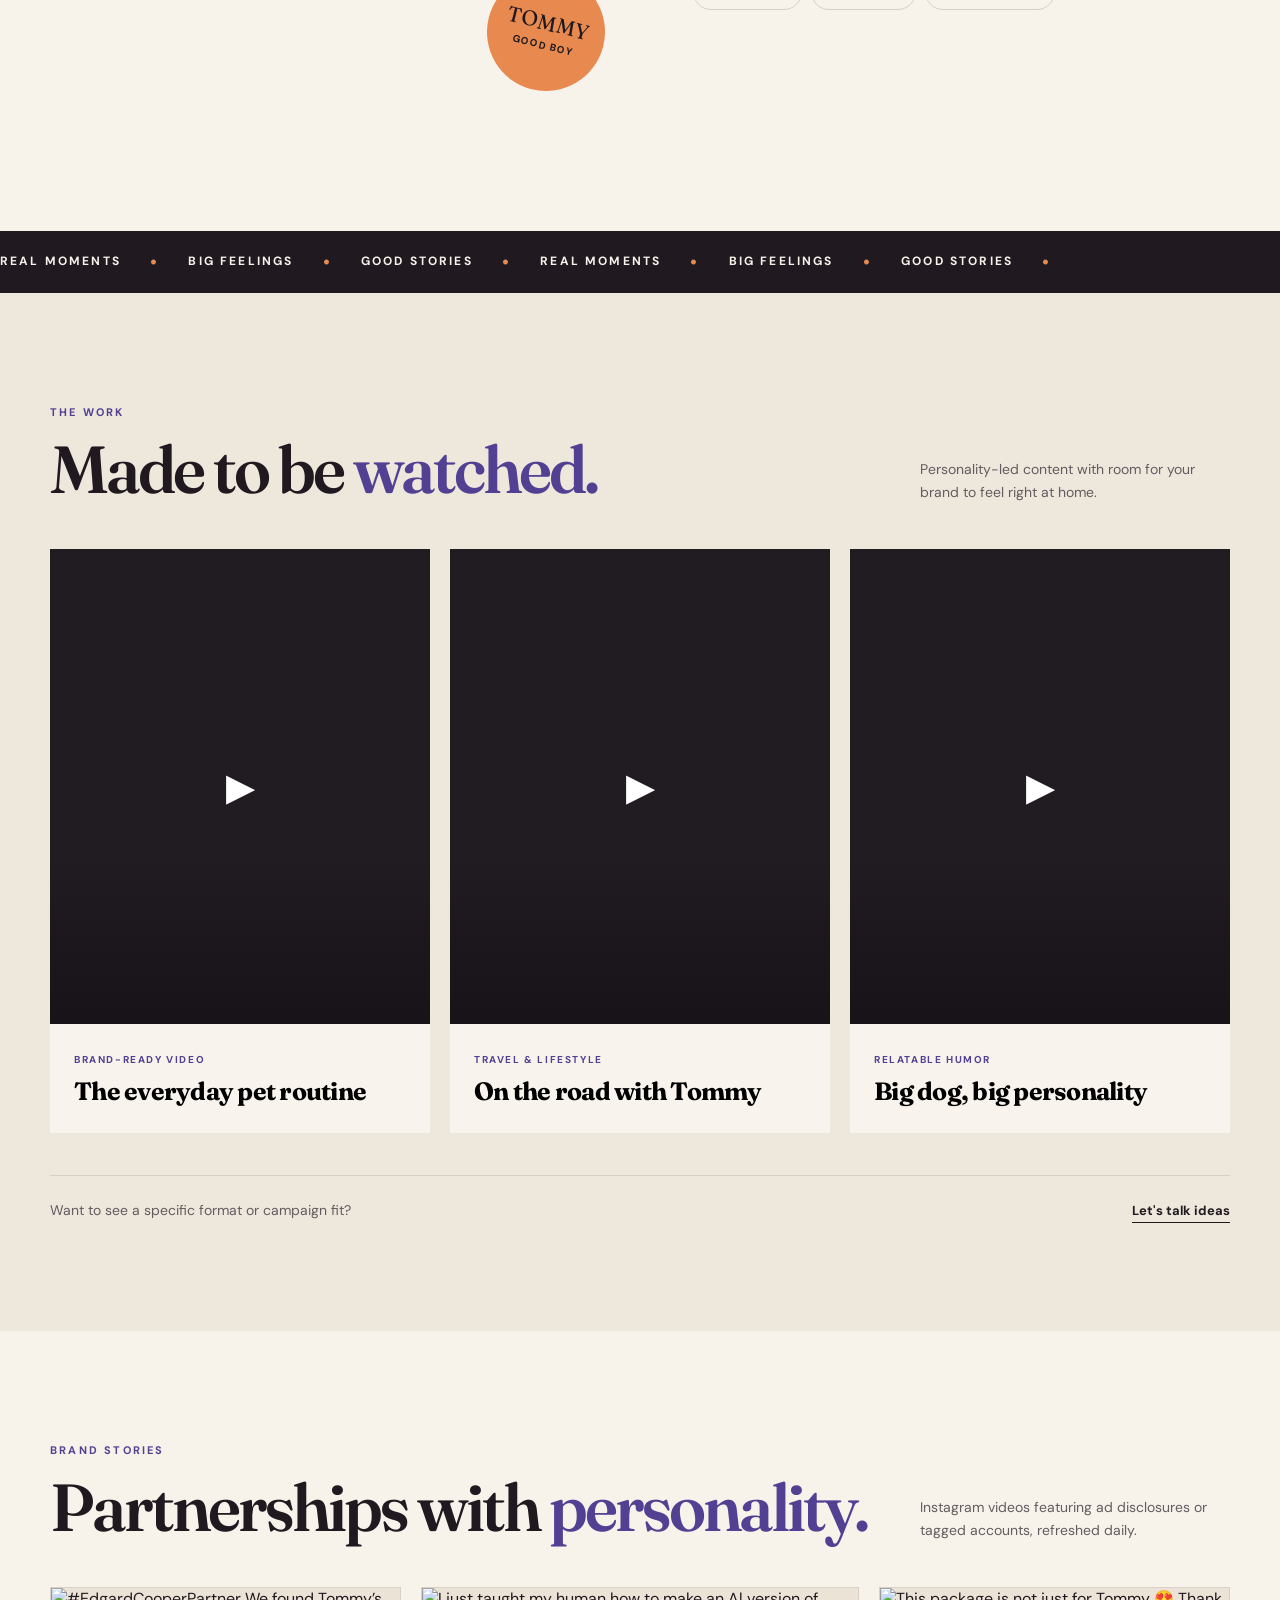
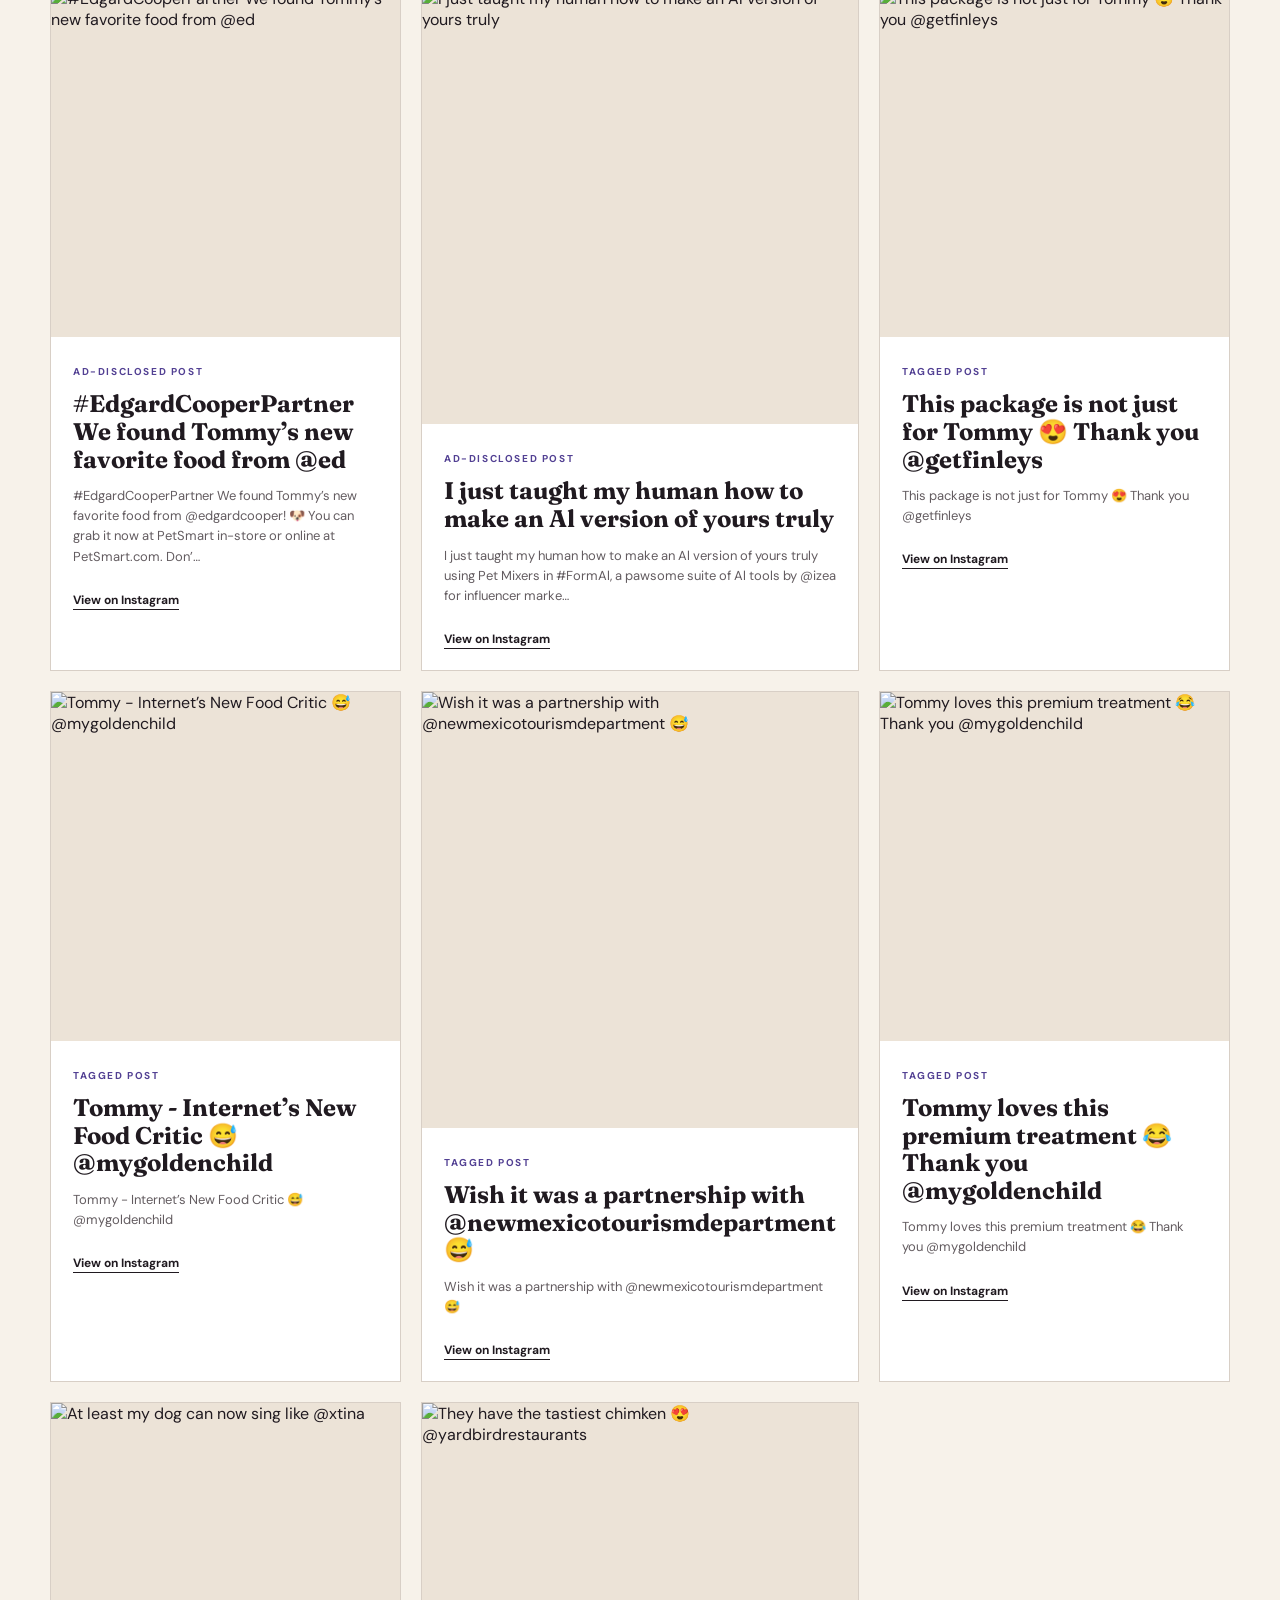
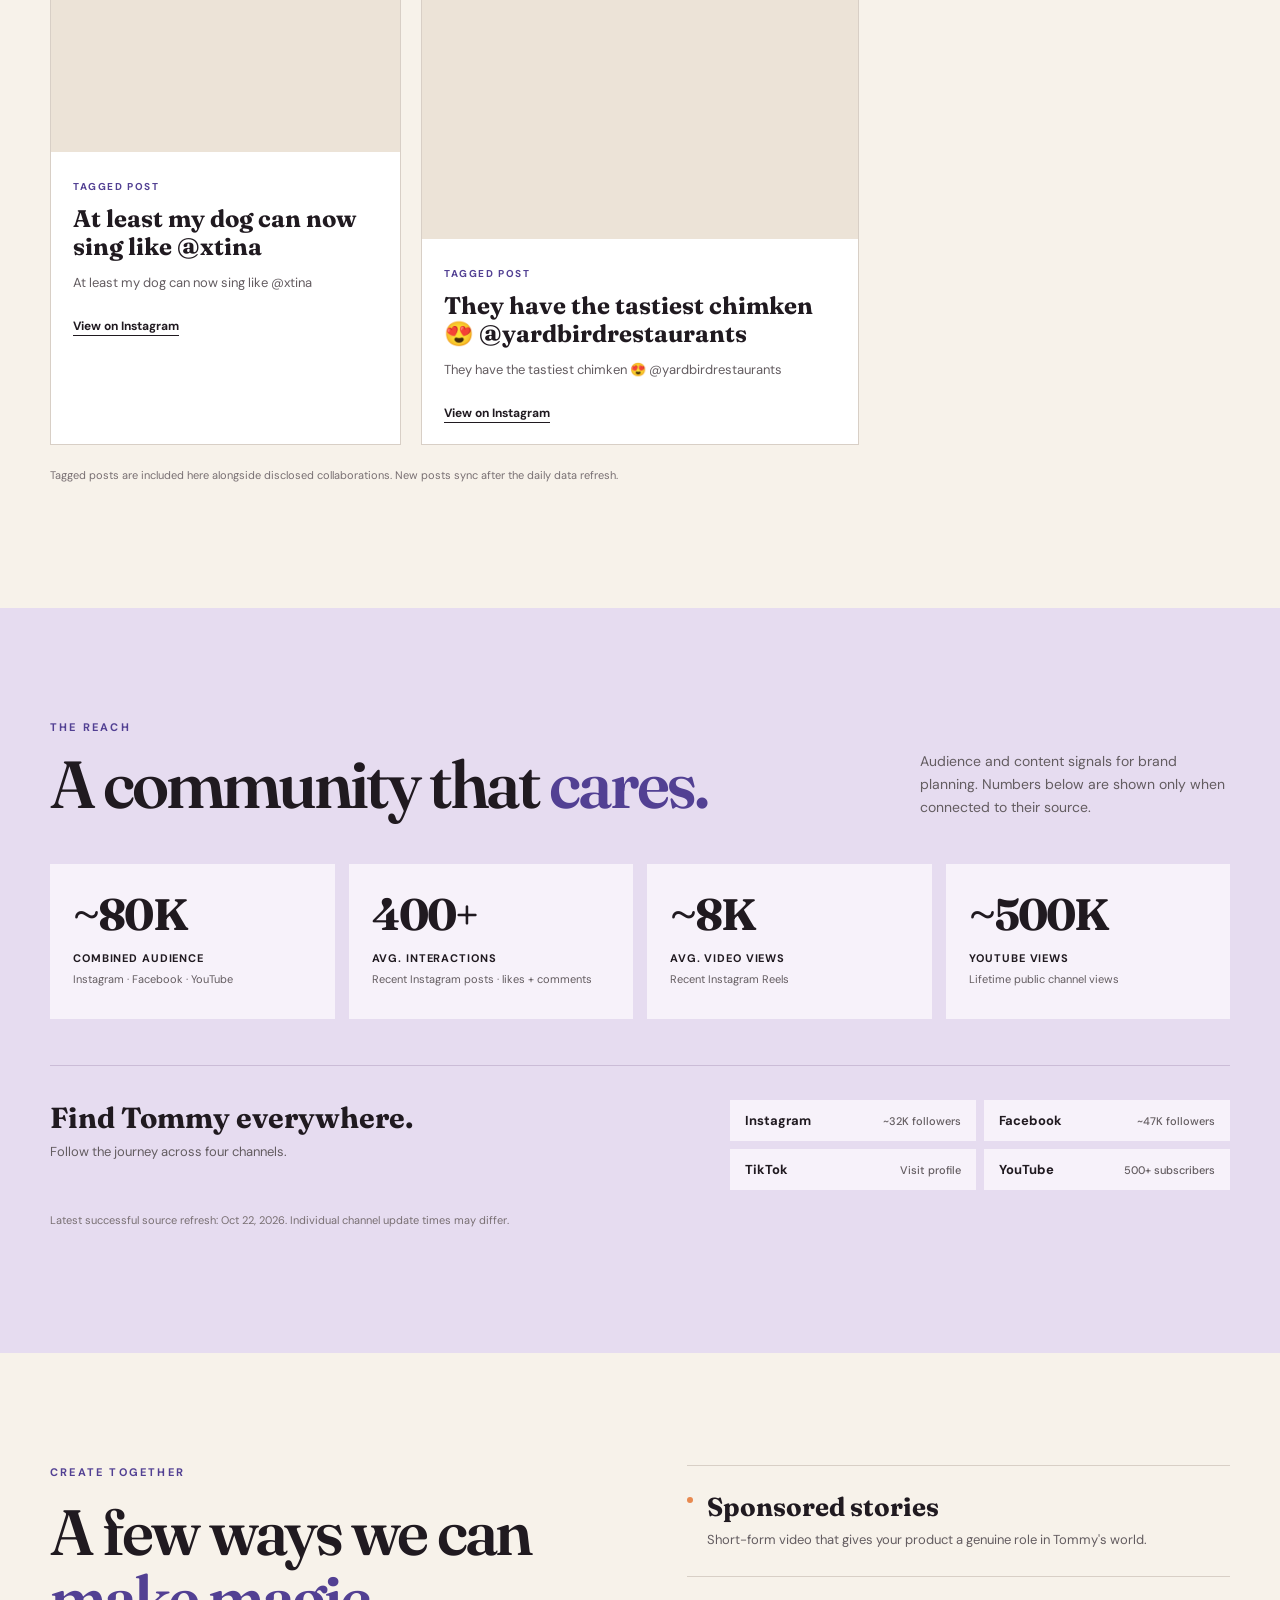
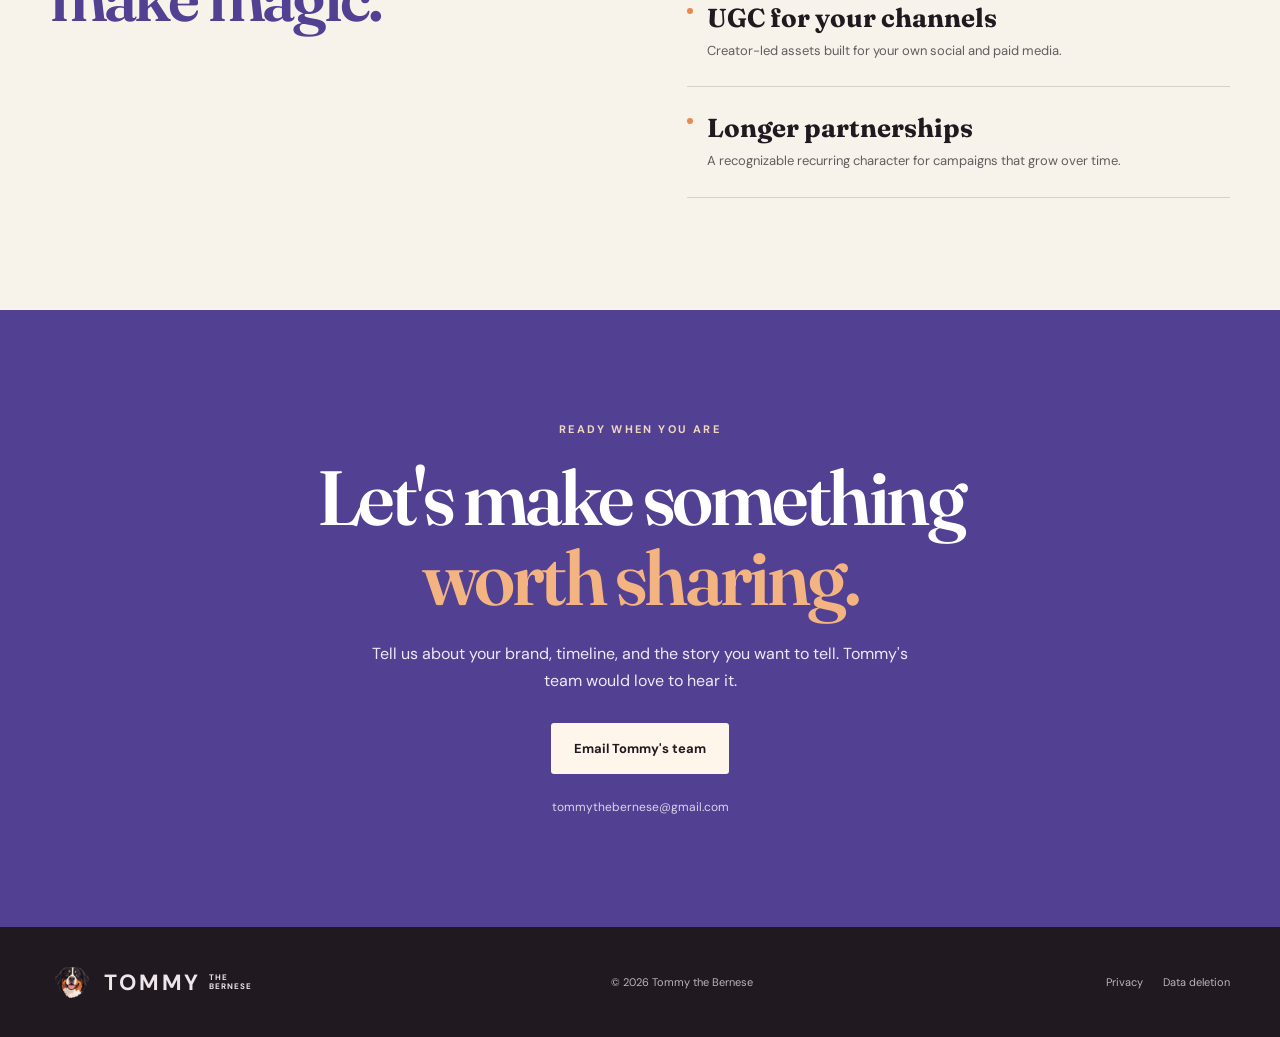
==== commit 30b16936: "Use new Bernese mascot logo and favicon" ====
--- a/index.html
+++ b/index.html
@@ -12,14 +12,14 @@
   <link rel="preconnect" href="https://fonts.googleapis.com">
   <link rel="preconnect" href="https://fonts.gstatic.com" crossorigin>
   <link href="https://fonts.googleapis.com/css2?family=DM+Sans:wght@400;500;600;700&family=Fraunces:opsz,wght,SOFT,WONK@9..144,600,40,1;9..144,700,40,1&display=swap" rel="stylesheet">
-  <link rel="icon" type="image/png" href="/assets/tommy-logo.png?v=2">
-  <link rel="stylesheet" href="/assets/site.css?v=2">
-  <script defer src="/assets/site.js?v=3"></script>
+  <link rel="icon" type="image/png" href="/assets/Bernese%20Mountain%20Dog%20Mascot%20Logo.png?v=3">
+  <link rel="stylesheet" href="/assets/site.css?v=3">
+  <script defer src="/assets/site.js?v=4"></script>
 </head>
 <body>
   <a class="skip-link" href="#main">Skip to content</a>
   <header class="site-header">
-    <a class="wordmark" href="#top" aria-label="Tommy the Bernese home"><img class="brand-icon" src="/assets/tommy-logo.png" alt=""> TOMMY<span class="wordmark-small">THE BERNESE</span></a>
+    <a class="wordmark" href="#top" aria-label="Tommy the Bernese home"><img class="brand-icon" src="/assets/Bernese%20Mountain%20Dog%20Mascot%20Logo.png" alt=""> TOMMY<span class="wordmark-small">THE BERNESE</span></a>
     <nav aria-label="Main navigation"><a href="#about">Meet Tommy</a><a href="#work">The work</a><a href="#reach">The reach</a><a href="#contact" class="nav-cta">Let's collaborate </a></nav>
   </header>
   <main id="main">
@@ -35,7 +35,7 @@
       <div class="hero-side-note">THE FACE. THE FUR. THE FEED.</div>
       <div class="hero-bottom wrap"><span>WHOLESOME ENTERTAINMENT &amp; CREATOR-LED CAMPAIGNS</span><span>SCROLL TO MEET TOMMY</span></div>
     </section>
-    <section class="intro-band"><div class="wrap intro-inner"><span>THE CREATOR</span><p>Big personality. Bigger heart. <em>Stories that stay with you.</em></p><img class="intro-mark" src="/assets/tommy-logo.png" alt=""></div></section>
+    <section class="intro-band"><div class="wrap intro-inner"><span>THE CREATOR</span><p>Big personality. Bigger heart. <em>Stories that stay with you.</em></p><img class="intro-mark" src="/assets/Bernese%20Mountain%20Dog%20Mascot%20Logo.png" alt=""></div></section>
     <section id="about" class="about section-pad"><div class="wrap about-grid">
       <div class="about-visual"><img src="/about.JPG" alt="Tommy the Bernese Mountain Dog" loading="lazy"><div class="photo-sticker">TOMMY<br><span>GOOD BOY</span></div></div>
       <div class="about-copy"><div class="eyebrow">MEET TOMMY</div><h2>Not your average <em>brand ambassador.</em></h2><p>Tommy is a California-born, Texas-raised Bernese Mountain Dog creating feel-good stories from everyday life. His content pairs canine charm with humor, thoughtful production, and an unmistakable point of view.</p><p>From the first second of a Reel to the last tail wag, Tommy gives brands a natural place in stories people actually want to watch.</p><div class="pill-row"><span>Pet &amp; lifestyle</span><span>Humor &amp; POV</span><span>Video storytelling</span></div></div>
@@ -47,6 +47,6 @@
     <section class="offer section-pad"><div class="wrap offer-grid"><div><div class="eyebrow">CREATE TOGETHER</div><h2>A few ways we can <em>make magic.</em></h2></div><div class="offer-list"><div><h3>Sponsored stories</h3><p>Short-form video that gives your product a genuine role in Tommy's world.</p></div><div><h3>UGC for your channels</h3><p>Creator-led assets built for your own social and paid media.</p></div><div><h3>Longer partnerships</h3><p>A recognizable recurring character for campaigns that grow over time.</p></div></div></div></section>
     <section id="contact" class="contact section-pad"><div class="wrap contact-inner"><div class="eyebrow light">READY WHEN YOU ARE</div><h2>Let's make something <em>worth sharing.</em></h2><p>Tell us about your brand, timeline, and the story you want to tell. Tommy's team would love to hear it.</p><a class="button button-light" href="mailto:tommythebernese@gmail.com?subject=Partner%20with%20Tommy">Email Tommy's team </a><div class="contact-email">tommythebernese@gmail.com</div></div></section>
   </main>
-  <footer><div class="wrap footer-inner"><a class="wordmark" href="#top"><img class="brand-icon" src="/assets/tommy-logo.png" alt=""> TOMMY<span class="wordmark-small">THE BERNESE</span></a><span>© <span id="year">2026</span> Tommy the Bernese</span><div><a href="/privacy.html">Privacy</a><a href="/delete-data.html">Data deletion</a></div></div></footer>
+  <footer><div class="wrap footer-inner"><a class="wordmark" href="#top"><img class="brand-icon" src="/assets/Bernese%20Mountain%20Dog%20Mascot%20Logo.png" alt=""> TOMMY<span class="wordmark-small">THE BERNESE</span></a><span>© <span id="year">2026</span> Tommy the Bernese</span><div><a href="/privacy.html">Privacy</a><a href="/delete-data.html">Data deletion</a></div></div></footer>
 </body>
 </html>
--- a/assets/site.css
+++ b/assets/site.css
@@ -1,4 +1,4 @@
 :root{--ink:#201a20;--muted:#635c60;--cream:#f7f2ea;--sand:#ece3d7;--orange:#e8894f;--purple:#524093;--line:#d8cfc6}*{box-sizing:border-box}html{scroll-behavior:smooth}body{margin:0;background:var(--cream);color:var(--ink);font-family:'DM Sans',sans-serif;-webkit-font-smoothing:antialiased}a{color:inherit;text-decoration:none}button{font:inherit}img{display:block;max-width:100%}.wrap{width:min(1180px,calc(100% - 56px));margin:auto}.skip-link{position:absolute;z-index:100;top:-60px;left:10px;background:white;padding:10px}.skip-link:focus{top:10px}.site-header{position:absolute;z-index:20;top:0;left:0;width:100%;padding:26px max(28px,calc((100vw - 1180px)/2));display:flex;align-items:center;justify-content:space-between;color:white}.wordmark{display:flex;align-items:center;gap:5px;font-weight:700;letter-spacing:.13em;font-size:22px;white-space:nowrap}.paw{font-size:32px;color:var(--orange);line-height:1}.wordmark-small{font-size:8px;line-height:1.1;letter-spacing:.12em;width:48px;white-space:normal;margin-left:3px}.site-header nav{display:flex;align-items:center;gap:33px;font-size:13px;font-weight:600}.site-header nav a:hover,.text-link:hover{color:var(--orange)}.site-header .nav-cta{border:1px solid rgba(255,255,255,.6);padding:12px 17px;border-radius:3px}.site-header .nav-cta:hover{background:white;color:var(--ink)}.hero{position:relative;height:min(820px,100svh);min-height:640px;overflow:hidden;background:#2d2758;color:white}.hero-photo{position:absolute;inset:0;background:url('/heroimage.png') center center/cover no-repeat}.hero-gradient{position:absolute;inset:0;background:linear-gradient(90deg,rgba(21,17,43,.89) 0%,rgba(31,24,62,.72) 31%,rgba(31,24,62,.06) 72%),linear-gradient(0deg,rgba(21,17,43,.53),transparent 30%)}.hero-content{position:relative;z-index:2;height:100%;display:flex;flex-direction:column;justify-content:center;align-items:flex-start;padding-top:60px}.eyebrow{font-size:11px;letter-spacing:.2em;font-weight:700;color:var(--purple);text-transform:uppercase}.eyebrow.light{color:#f1d8bb}.eyebrow-dot{display:inline-block;width:7px;height:7px;border-radius:50%;background:var(--orange);margin-right:8px}.hero h1,.section-heading h2,.about h2,.offer h2,.contact h2{font-family:Fraunces,Georgia,serif;letter-spacing:-.045em;font-weight:600;line-height:1.04}.hero h1{font-size:clamp(70px,8vw,126px);margin:27px 0 18px}.hero h1 em{color:#f5b278;font-style:normal}.hero-content>p{max-width:430px;font-size:18px;line-height:1.65;color:#f2ebf0}.hero-actions{display:flex;align-items:center;gap:28px;margin-top:22px}.button{display:inline-flex;align-items:center;justify-content:center;gap:30px;padding:17px 23px;border-radius:3px;font-size:13px;font-weight:700;transition:transform .2s,background .2s}.button:hover{transform:translateY(-3px)}.button-primary{background:var(--orange);color:var(--ink)}.button-primary:hover{background:#f3a476}.text-link{font-size:13px;font-weight:700;text-decoration:underline;text-underline-offset:7px}.light-link{color:white}.hero-side-note{position:absolute;z-index:2;right:22px;top:50%;writing-mode:vertical-rl;font-size:10px;letter-spacing:.18em;color:#eee2e8}.hero-bottom{position:absolute;z-index:2;bottom:29px;left:50%;transform:translateX(-50%);display:flex;justify-content:space-between;font-size:10px;letter-spacing:.14em;color:#e3d9e3}.intro-band{background:var(--orange);color:var(--ink)}.intro-inner{min-height:116px;display:flex;align-items:center;gap:36px}.intro-inner>span:first-child{font-size:10px;letter-spacing:.17em;font-weight:700;white-space:nowrap}.intro-inner p{font-family:Fraunces,Georgia,serif;font-size:clamp(23px,3.2vw,38px);letter-spacing:-.035em;margin:0}.intro-inner em{font-style:normal;color:#fff7ed}.asterisk{font-size:48px;margin-left:auto}.section-pad{padding:112px 0}.about-grid{display:grid;grid-template-columns:1fr 1fr;gap:9%;align-items:center}.about-visual{position:relative}.about-visual img{width:100%;aspect-ratio:4/5;object-fit:cover;border-radius:170px 170px 3px 3px}.photo-sticker{position:absolute;right:-18px;bottom:28px;background:var(--orange);border-radius:50%;height:118px;width:118px;display:flex;flex-direction:column;justify-content:center;align-items:center;text-align:center;transform:rotate(14deg);font-family:Fraunces,Georgia,serif;font-size:30px;line-height:1}.photo-sticker span{font:700 10px 'DM Sans',sans-serif;letter-spacing:.12em;margin-top:6px}.about h2,.offer h2{font-size:clamp(43px,5vw,69px);margin:20px 0 30px}.about h2 em,.section-heading h2 em,.offer h2 em{font-style:normal;color:var(--purple)}.about-copy p{max-width:480px;line-height:1.8;color:var(--muted);font-size:16px}.pill-row{display:flex;flex-wrap:wrap;gap:9px;margin-top:30px}.pill-row span{font-size:11px;font-weight:700;border:1px solid var(--line);border-radius:30px;padding:10px 14px}.marquee{overflow:hidden;white-space:nowrap;background:var(--ink);color:var(--cream);padding:19px 0;font-size:12px;font-weight:700;letter-spacing:.18em}.marquee div{width:max-content;animation:move 35s linear infinite}.marquee span{color:var(--orange);font-size:20px;margin:0 24px;vertical-align:middle}@keyframes move{to{transform:translateX(-50%)}}.work{background:#eee7dc}.section-heading{display:flex;align-items:end;justify-content:space-between;gap:35px;margin-bottom:45px}.section-heading h2{font-size:clamp(45px,5.2vw,72px);margin:16px 0 0}.section-heading>p{max-width:310px;line-height:1.65;color:var(--muted);font-size:14px;margin:0}.work-grid{display:grid;grid-template-columns:repeat(3,1fr);gap:20px}.work-card{background:#f8f3ec;overflow:hidden}.work-card .media{position:relative;background:#211b22;aspect-ratio:4/5;overflow:hidden}.work-card video{width:100%;height:100%;object-fit:cover}.work-card .play{position:absolute;inset:0;display:grid;place-items:center;background:linear-gradient(transparent 65%,rgba(0,0,0,.3));color:white;font-size:38px;pointer-events:none}.work-card button{display:block;width:100%;border:0;padding:0;cursor:pointer;background:transparent;text-align:left}.work-card .card-meta{padding:23px 24px 27px}.work-card .card-meta span,.partner-card .label{font-size:10px;letter-spacing:.16em;color:var(--purple);font-weight:700}.work-card h3{font-family:Fraunces,Georgia,serif;font-size:25px;line-height:1.15;letter-spacing:-.03em;margin:9px 0 0}.work-bottom{border-top:1px solid var(--line);margin-top:42px;padding-top:25px;display:flex;justify-content:space-between;align-items:center;font-size:14px}.work-bottom p{color:var(--muted);margin:0}.partnerships{background:var(--cream)}.partner-grid{display:grid;grid-template-columns:repeat(3,1fr);gap:20px}.partner-card{border:1px solid var(--line);background:white}.partner-card img{width:100%;aspect-ratio:1;object-fit:cover;background:#ece3d7}.partner-card-content{padding:22px}.partner-card h3{font-family:Fraunces,Georgia,serif;font-size:24px;line-height:1.15;margin:10px 0}.partner-card p{color:var(--muted);font-size:13px;line-height:1.55}.partner-card a{display:inline-block;margin-top:12px;font-size:12px;font-weight:700;text-decoration:underline;text-underline-offset:5px}.empty-note{grid-column:1/-1;padding:35px;border:1px dashed var(--line);color:var(--muted);font-size:14px}.fine-print{font-size:11px;line-height:1.6;color:#786f72;margin-top:22px}.reach{background:#e6dcf0}.insight-grid{display:grid;grid-template-columns:repeat(4,1fr);gap:14px}.insight-card{min-height:155px;padding:23px;background:#f7f2fa}.insight-card .number{display:block;font-family:Fraunces,Georgia,serif;font-size:44px;letter-spacing:-.04em}.insight-card .metric-name{display:block;font-size:11px;font-weight:700;letter-spacing:.08em;text-transform:uppercase;margin-top:10px}.insight-card .metric-detail{display:block;color:var(--muted);font-size:11px;margin-top:7px}.reach-lower{display:flex;justify-content:space-between;gap:40px;border-top:1px solid #cbbcd7;padding-top:34px;margin-top:46px}.reach-lower h3{font-family:Fraunces,Georgia,serif;font-size:29px;margin:0 0 8px}.reach-lower p{font-size:13px;color:var(--muted);margin:0}.social-grid{display:grid;grid-template-columns:repeat(2,minmax(155px,1fr));gap:8px;width:min(500px,100%)}.social-grid a{background:#f7f2fa;padding:12px 15px;display:flex;justify-content:space-between;align-items:center;font-size:13px;font-weight:700}.social-grid a:hover{background:white}.social-grid small{font-size:11px;color:var(--muted);font-weight:500}.offer{background:var(--cream)}.offer-grid{display:grid;grid-template-columns:1fr 1fr;gap:8%}.offer-list>div{display:grid;grid-template-columns:40px 1fr;column-gap:12px;border-top:1px solid var(--line);padding:25px 0}.offer-list>div:last-child{border-bottom:1px solid var(--line)}.offer-list span{font-size:11px;color:var(--purple);font-weight:700}.offer-list h3{font-family:Fraunces,Georgia,serif;font-size:26px;margin:0}.offer-list p{grid-column:2;color:var(--muted);line-height:1.6;font-size:13px;margin:7px 0 0}.contact{background:var(--purple);color:white;text-align:center}.contact-inner{max-width:760px}.contact h2{font-size:clamp(50px,6vw,82px);margin:22px 0}.contact h2 em{font-style:normal;color:#f3b482}.contact p{font-size:16px;line-height:1.7;color:#eee8f6;max-width:550px;margin:0 auto 29px}.button-light{background:#fff6eb;color:var(--ink)}.contact-email{font-size:12px;color:#ded2ed;margin-top:25px}footer{background:var(--ink);color:#eee6e8}.footer-inner{min-height:110px;display:flex;align-items:center;justify-content:space-between;gap:24px}.footer-inner>span,footer a:not(.wordmark){font-size:11px;color:#bdb3ba}.footer-inner>div{display:flex;gap:20px}section[id]{scroll-margin-top:40px}@media(max-width:900px){.site-header nav{gap:17px}.site-header nav>a:not(.nav-cta){display:none}.about-grid{gap:6%}.insight-grid{grid-template-columns:repeat(2,1fr)}}@media(max-width:650px){.wrap{width:calc(100% - 36px)}.site-header{padding:18px}.wordmark{font-size:18px}.site-header .nav-cta{font-size:11px;padding:10px}.hero{height:760px;min-height:680px}.hero-photo{background-position:62% center}.hero-gradient{background:linear-gradient(90deg,rgba(21,17,43,.82),rgba(21,17,43,.16)),linear-gradient(0deg,rgba(21,17,43,.65),transparent 44%)}.hero-content{justify-content:flex-end;padding-bottom:120px}.hero h1{font-size:clamp(60px,13vw,88px)}.hero-content>p{font-size:15px;max-width:320px}.hero-actions{gap:16px;flex-wrap:wrap}.hero-bottom{font-size:8px;bottom:19px}.hero-bottom span:last-child,.hero-side-note{display:none}.intro-inner{min-height:100px;gap:12px}.intro-inner>span:first-child{display:none}.intro-inner p{font-size:24px}.asterisk{font-size:35px}.section-pad{padding:75px 0}.about-grid,.offer-grid{grid-template-columns:1fr;gap:46px}.about-visual{width:min(400px,92%);margin:auto}.about h2,.offer h2{font-size:49px}.section-heading{display:block}.section-heading>p{margin-top:15px}.work-grid,.partner-grid{grid-template-columns:1fr;gap:18px}.work-grid .work-card:nth-child(n+4){display:none}.work-card .media{aspect-ratio:4/4}.work-card video{object-position:center 35%}.reach-lower{display:block}.social-grid{margin-top:25px;width:100%}.footer-inner{min-height:160px;align-content:center;flex-wrap:wrap;justify-content:center;text-align:center;column-gap:20px}.footer-inner .wordmark{width:100%;justify-content:center}.work-bottom{gap:20px}.contact h2{font-size:54px}}@media(prefers-reduced-motion:reduce){*,*:before,*:after{scroll-behavior:auto!important;animation:none!important;transition:none!important}}
 
 /* Tommy's supplied mark and simplified editorial details. */
-.brand-icon{display:block;width:44px;height:44px;object-fit:contain;flex:none;margin-right:5px}.intro-mark{display:block;width:60px;height:60px;object-fit:contain;margin-left:auto;flex:none}.photo-sticker{font-size:21px}.marquee span{font-size:18px}.offer-list>div{display:block;position:relative;padding:25px 0 25px 20px}.offer-list>div:before{content:'';position:absolute;left:0;top:31px;width:6px;height:6px;background:var(--orange);border-radius:50%}.offer-list p{grid-column:auto}.button{gap:0}.social-grid small{white-space:nowrap}@media(max-width:650px){.brand-icon{width:38px;height:38px}.intro-mark{width:48px;height:48px}.offer-list>div{padding-left:18px}}
+.brand-icon{display:block;width:44px;height:44px;object-fit:cover;border-radius:50%;background:#201a20;flex:none;margin-right:5px}.intro-mark{display:block;width:60px;height:60px;object-fit:cover;border-radius:50%;background:#201a20;margin-left:auto;flex:none}.photo-sticker{font-size:21px}.marquee span{font-size:18px}.offer-list>div{display:block;position:relative;padding:25px 0 25px 20px}.offer-list>div:before{content:'';position:absolute;left:0;top:31px;width:6px;height:6px;background:var(--orange);border-radius:50%}.offer-list p{grid-column:auto}.button{gap:0}.social-grid small{white-space:nowrap}@media(max-width:650px){.brand-icon{width:38px;height:38px}.intro-mark{width:48px;height:48px}.offer-list>div{padding-left:18px}}
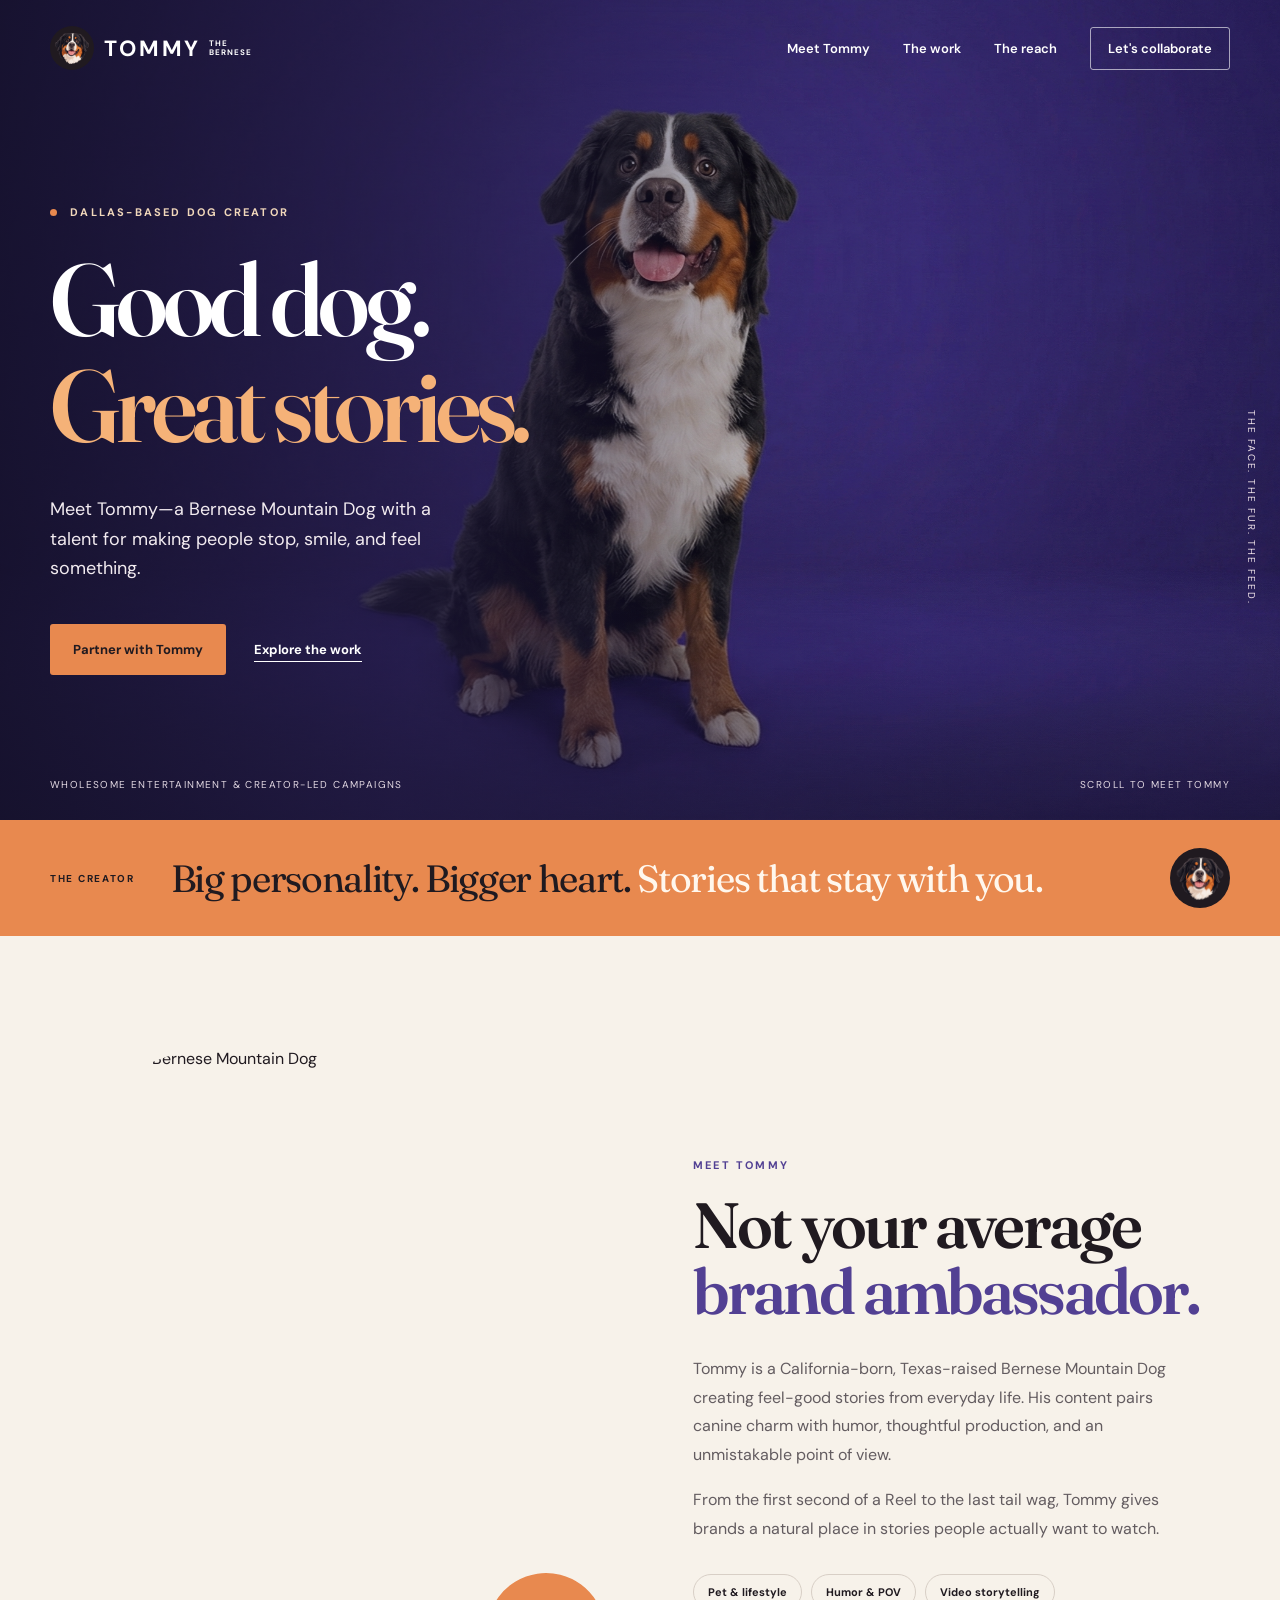
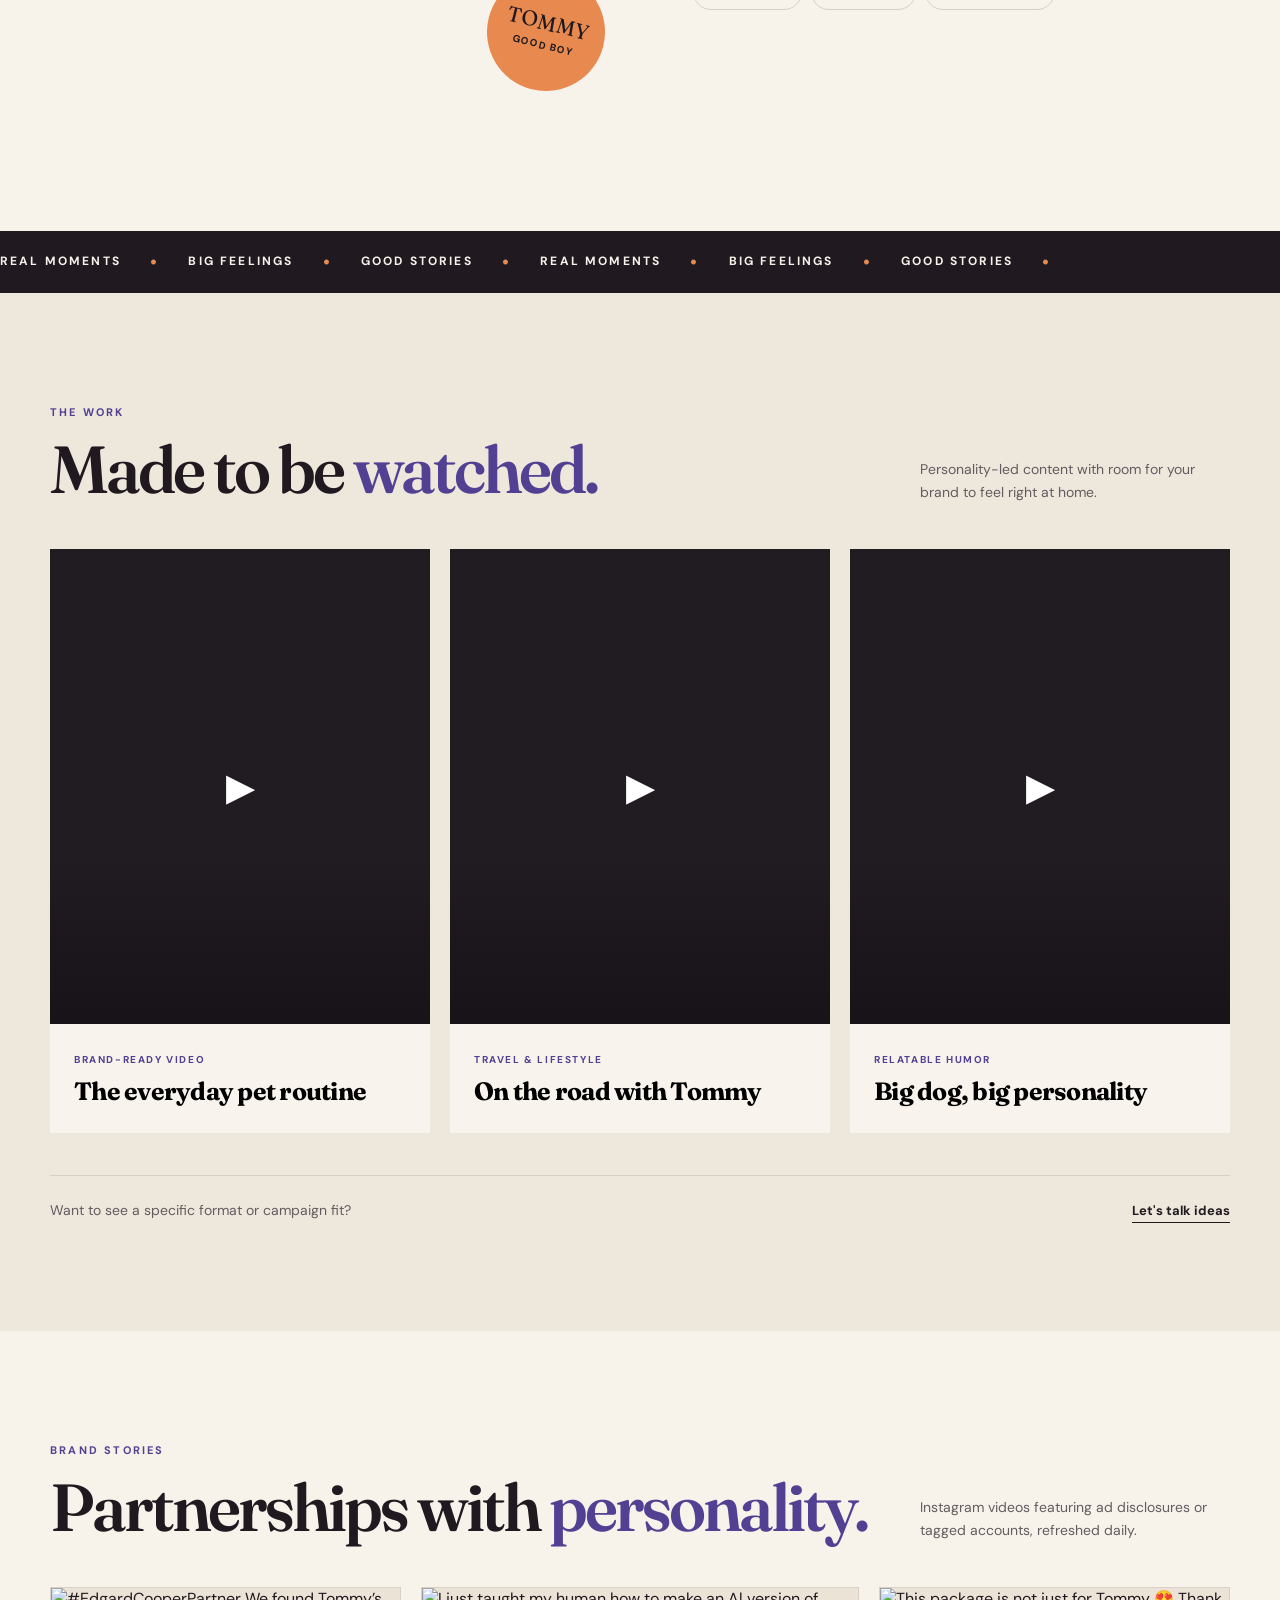
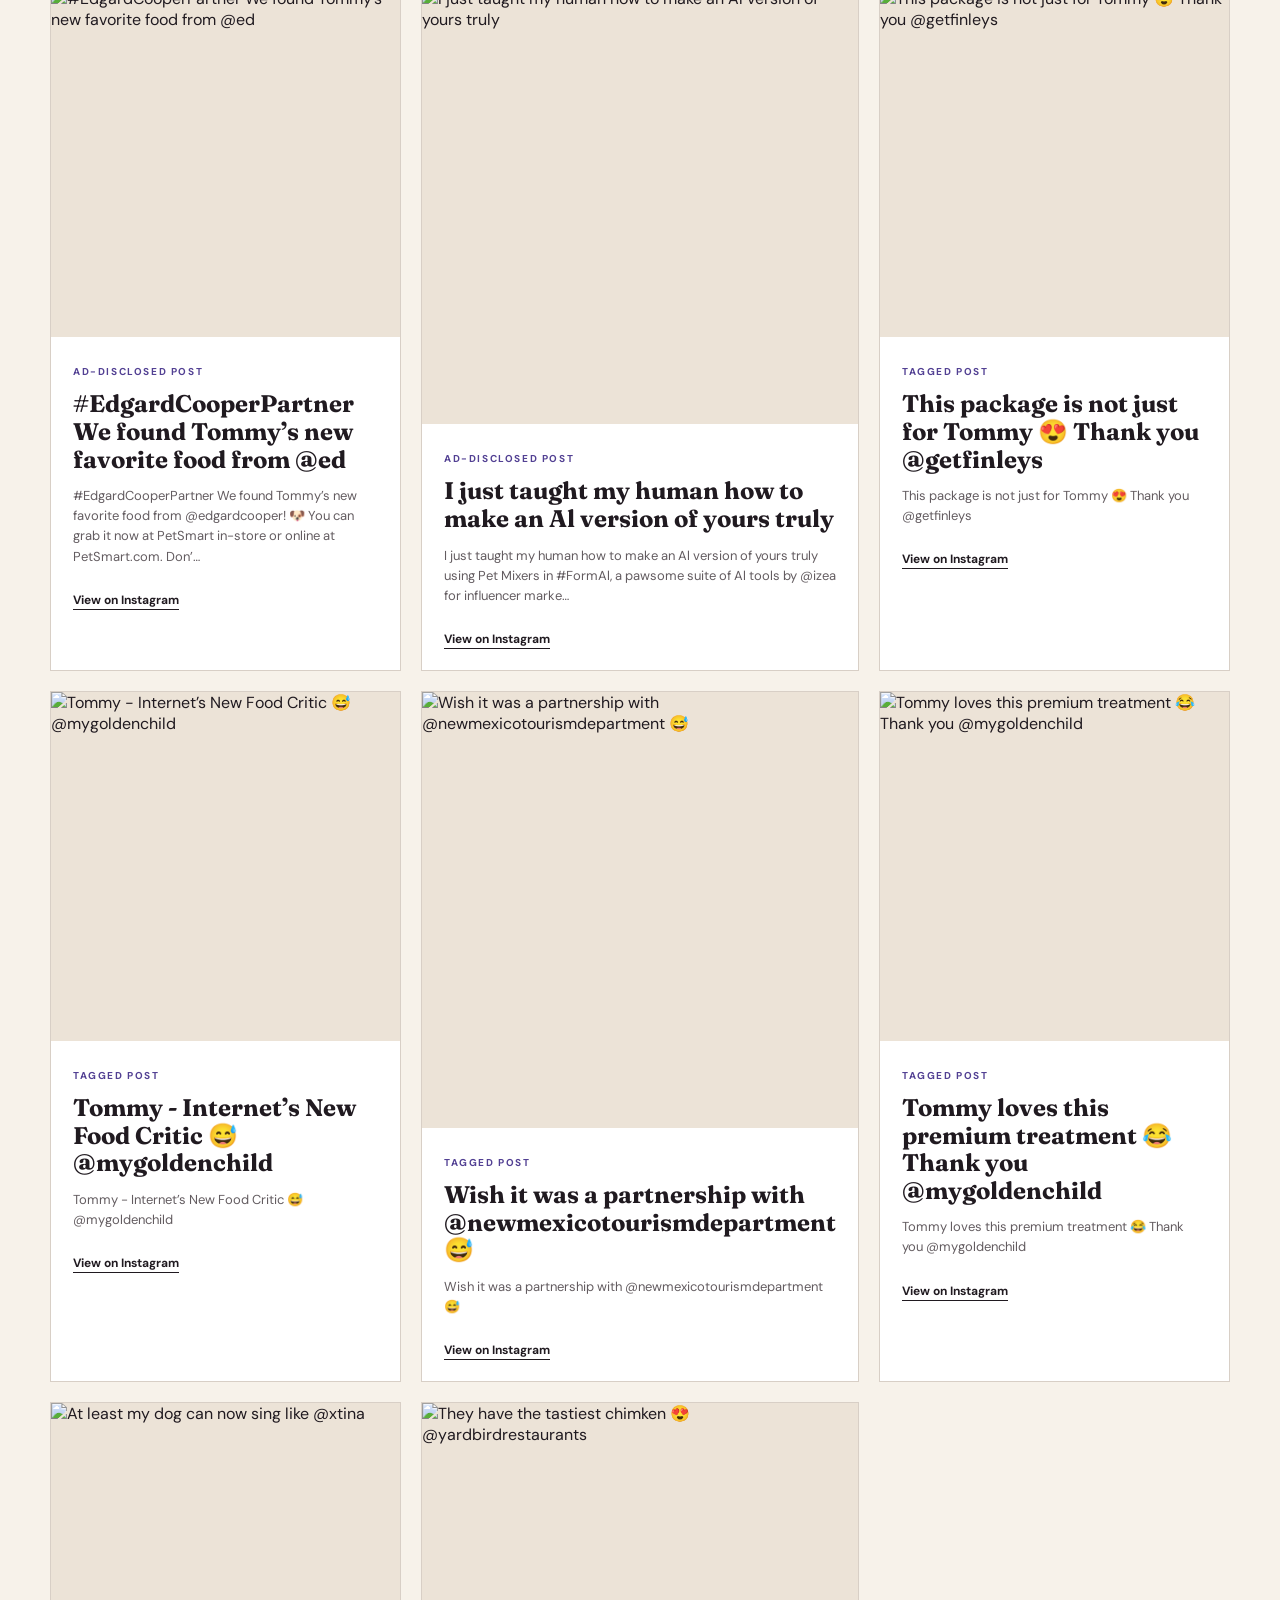
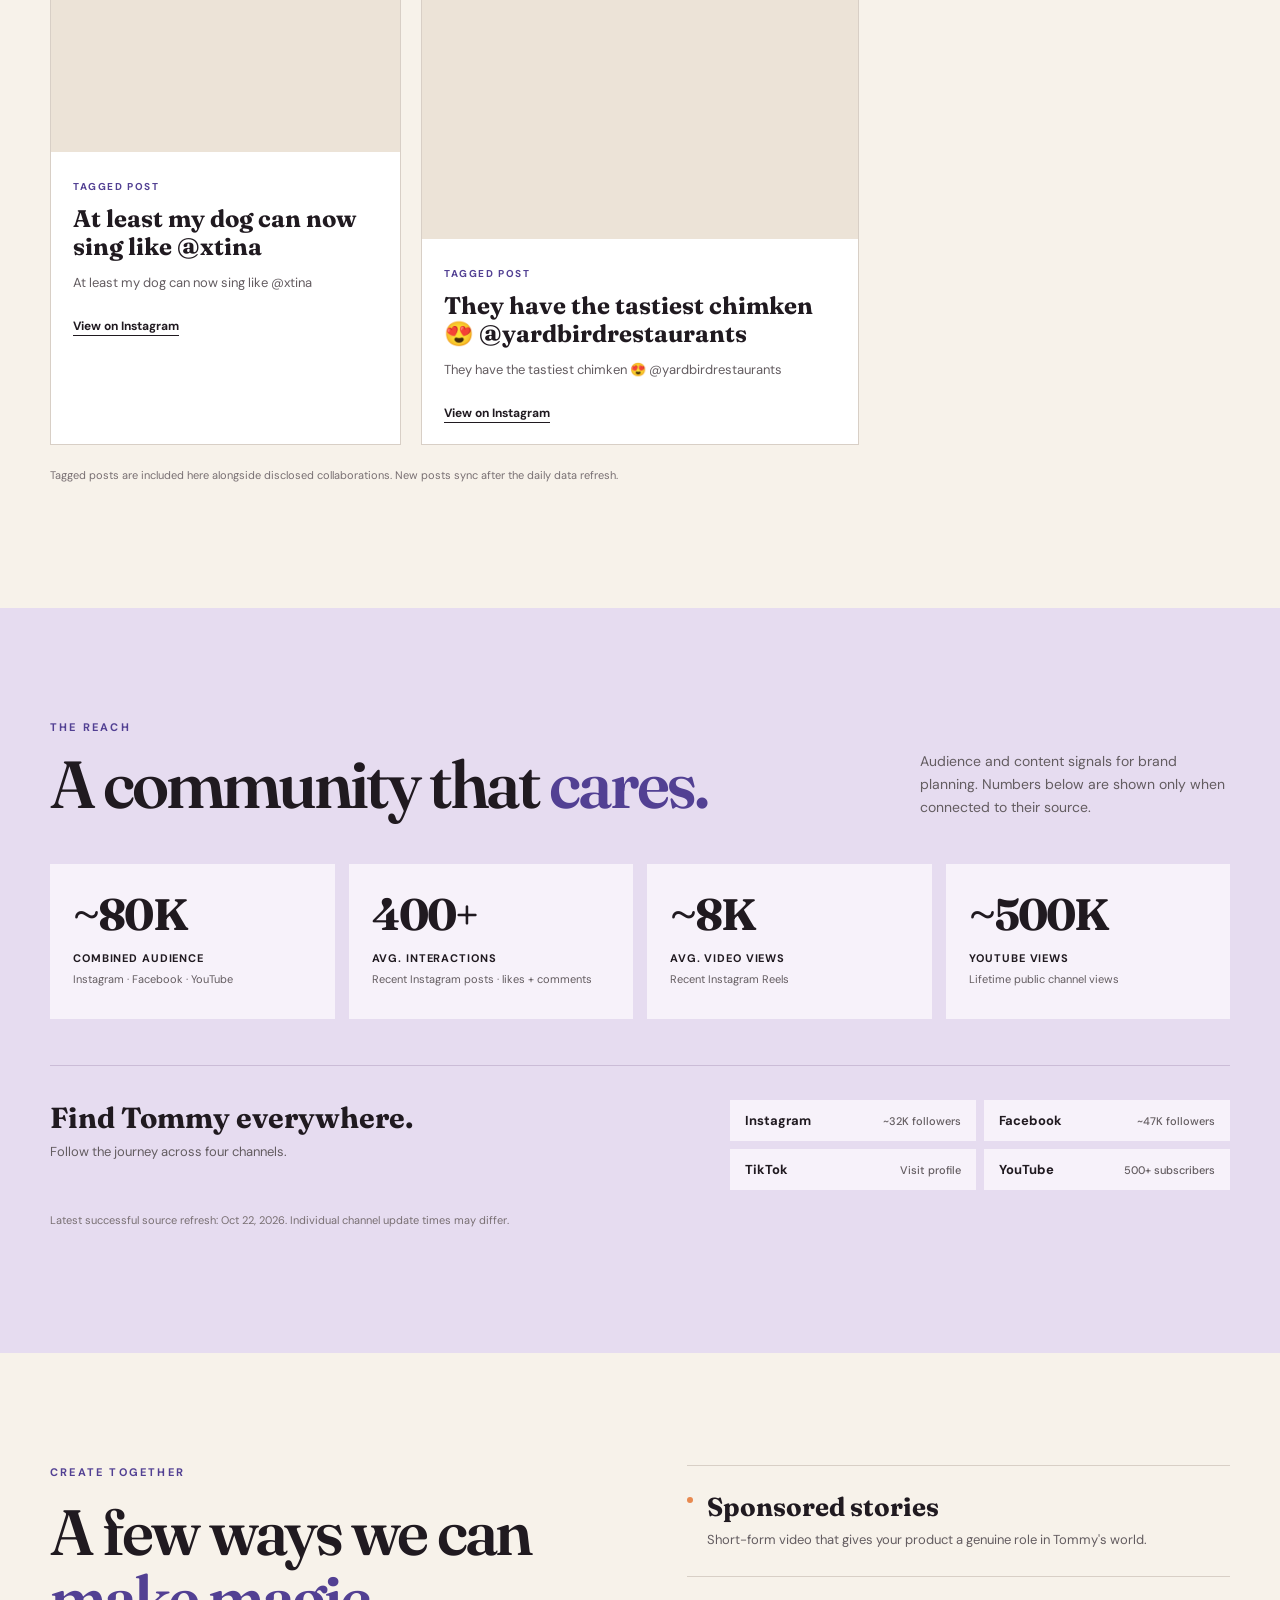
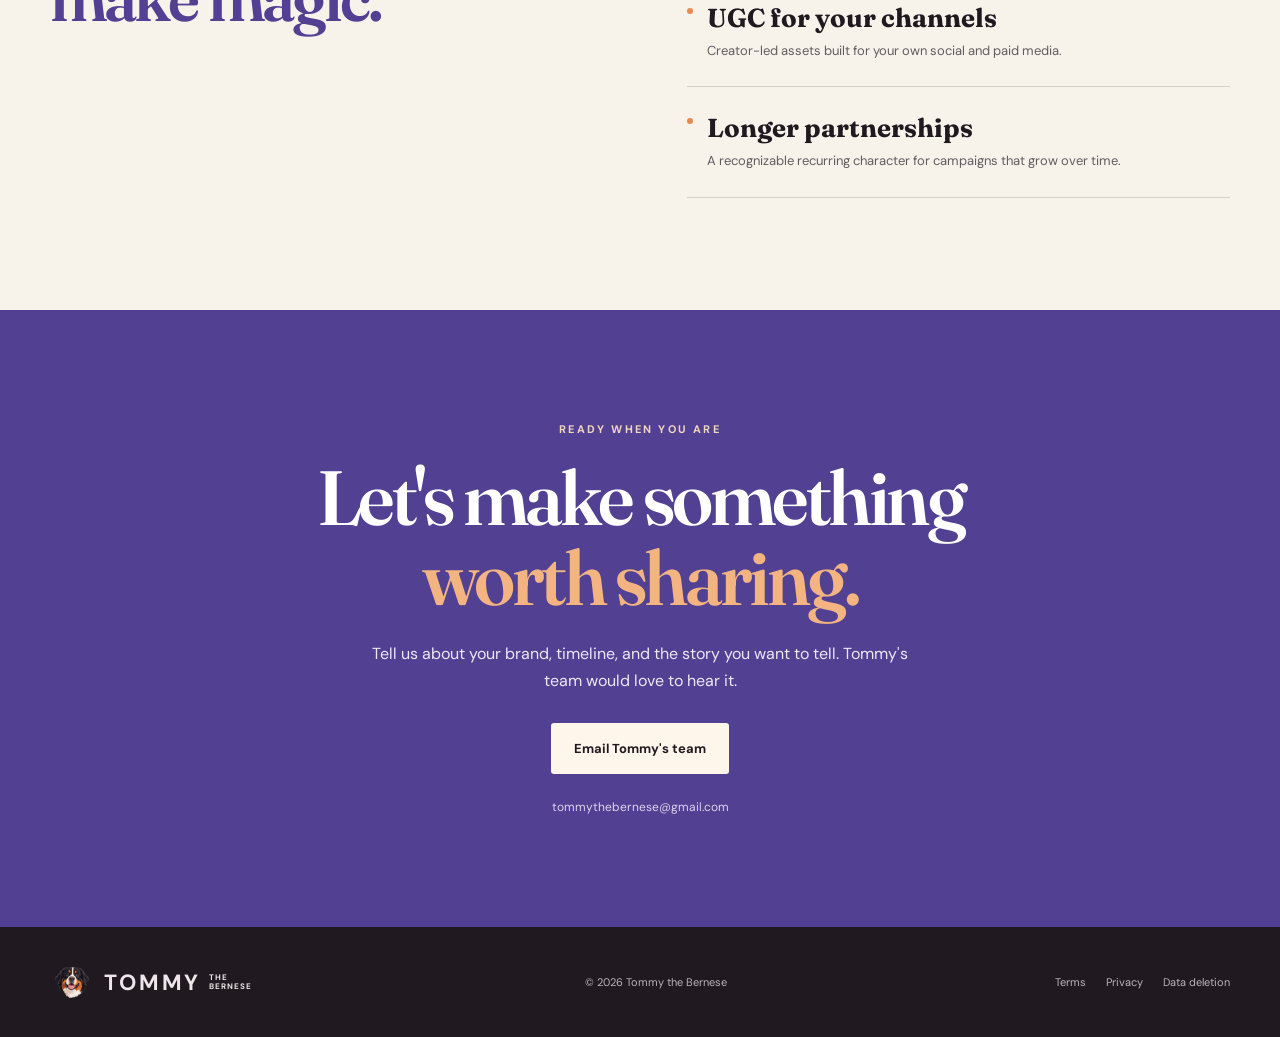
==== commit 2e273659: "Link site terms in footer" ====
--- a/index.html
+++ b/index.html
@@ -47,6 +47,6 @@
     <section class="offer section-pad"><div class="wrap offer-grid"><div><div class="eyebrow">CREATE TOGETHER</div><h2>A few ways we can <em>make magic.</em></h2></div><div class="offer-list"><div><h3>Sponsored stories</h3><p>Short-form video that gives your product a genuine role in Tommy's world.</p></div><div><h3>UGC for your channels</h3><p>Creator-led assets built for your own social and paid media.</p></div><div><h3>Longer partnerships</h3><p>A recognizable recurring character for campaigns that grow over time.</p></div></div></div></section>
     <section id="contact" class="contact section-pad"><div class="wrap contact-inner"><div class="eyebrow light">READY WHEN YOU ARE</div><h2>Let's make something <em>worth sharing.</em></h2><p>Tell us about your brand, timeline, and the story you want to tell. Tommy's team would love to hear it.</p><a class="button button-light" href="mailto:tommythebernese@gmail.com?subject=Partner%20with%20Tommy">Email Tommy's team </a><div class="contact-email">tommythebernese@gmail.com</div></div></section>
   </main>
-  <footer><div class="wrap footer-inner"><a class="wordmark" href="#top"><img class="brand-icon" src="/assets/Bernese%20Mountain%20Dog%20Mascot%20Logo.png" alt=""> TOMMY<span class="wordmark-small">THE BERNESE</span></a><span>© <span id="year">2026</span> Tommy the Bernese</span><div><a href="/privacy.html">Privacy</a><a href="/delete-data.html">Data deletion</a></div></div></footer>
+  <footer><div class="wrap footer-inner"><a class="wordmark" href="#top"><img class="brand-icon" src="/assets/Bernese%20Mountain%20Dog%20Mascot%20Logo.png" alt=""> TOMMY<span class="wordmark-small">THE BERNESE</span></a><span>© <span id="year">2026</span> Tommy the Bernese</span><div><a href="/terms.html">Terms</a><a href="/privacy.html">Privacy</a><a href="/delete-data.html">Data deletion</a></div></div></footer>
 </body>
 </html>
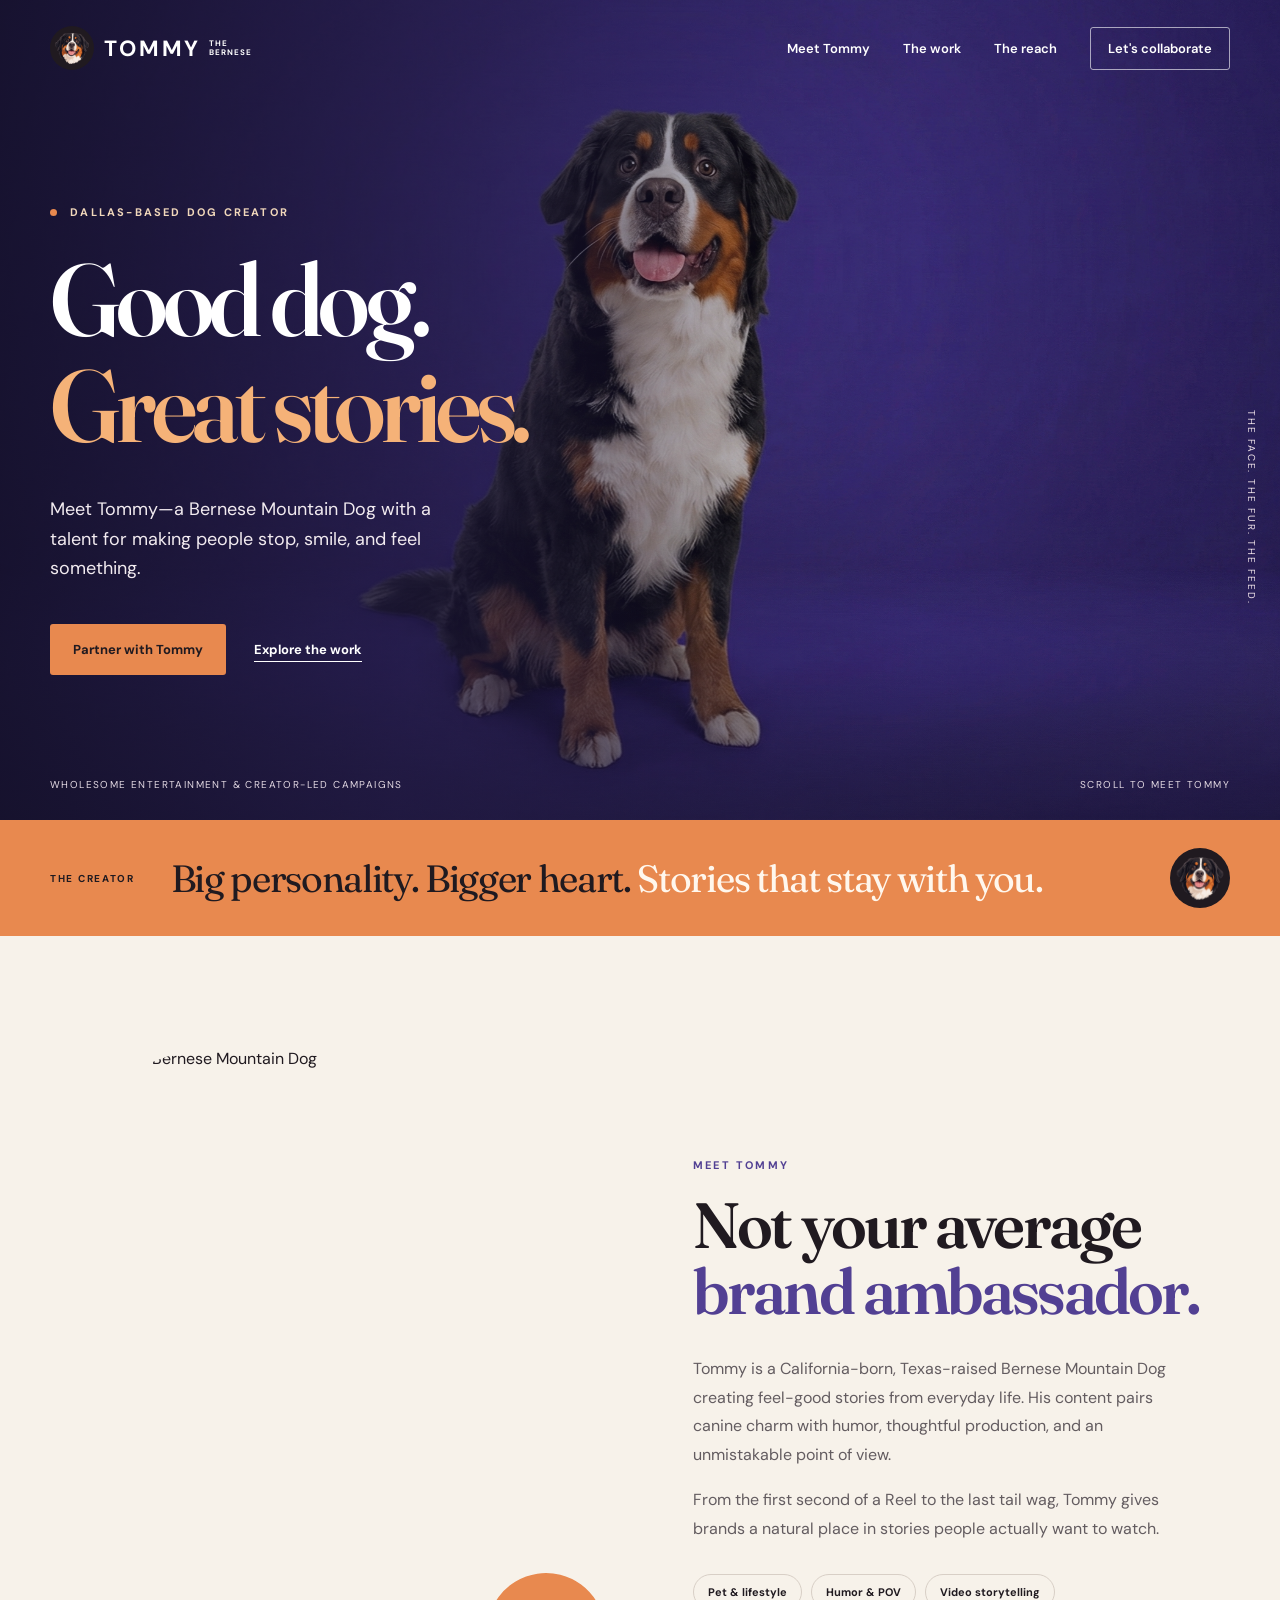
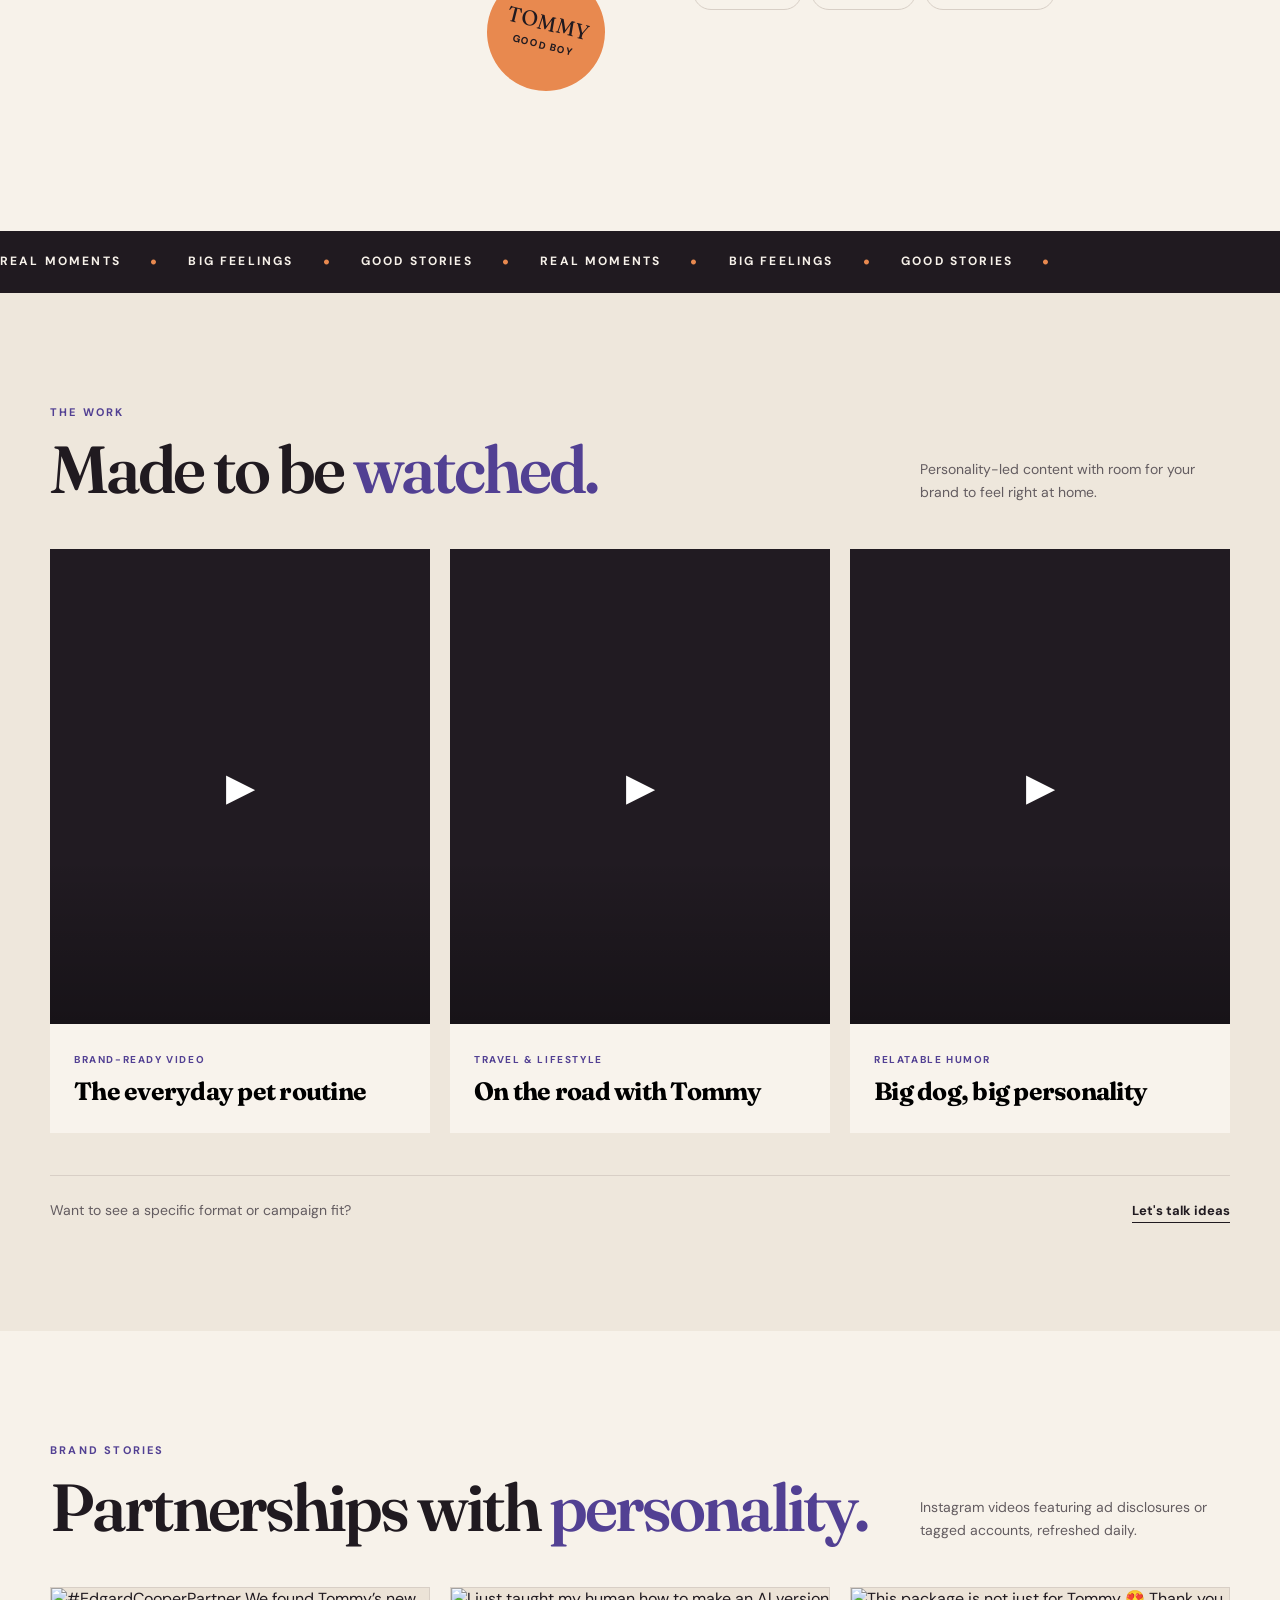
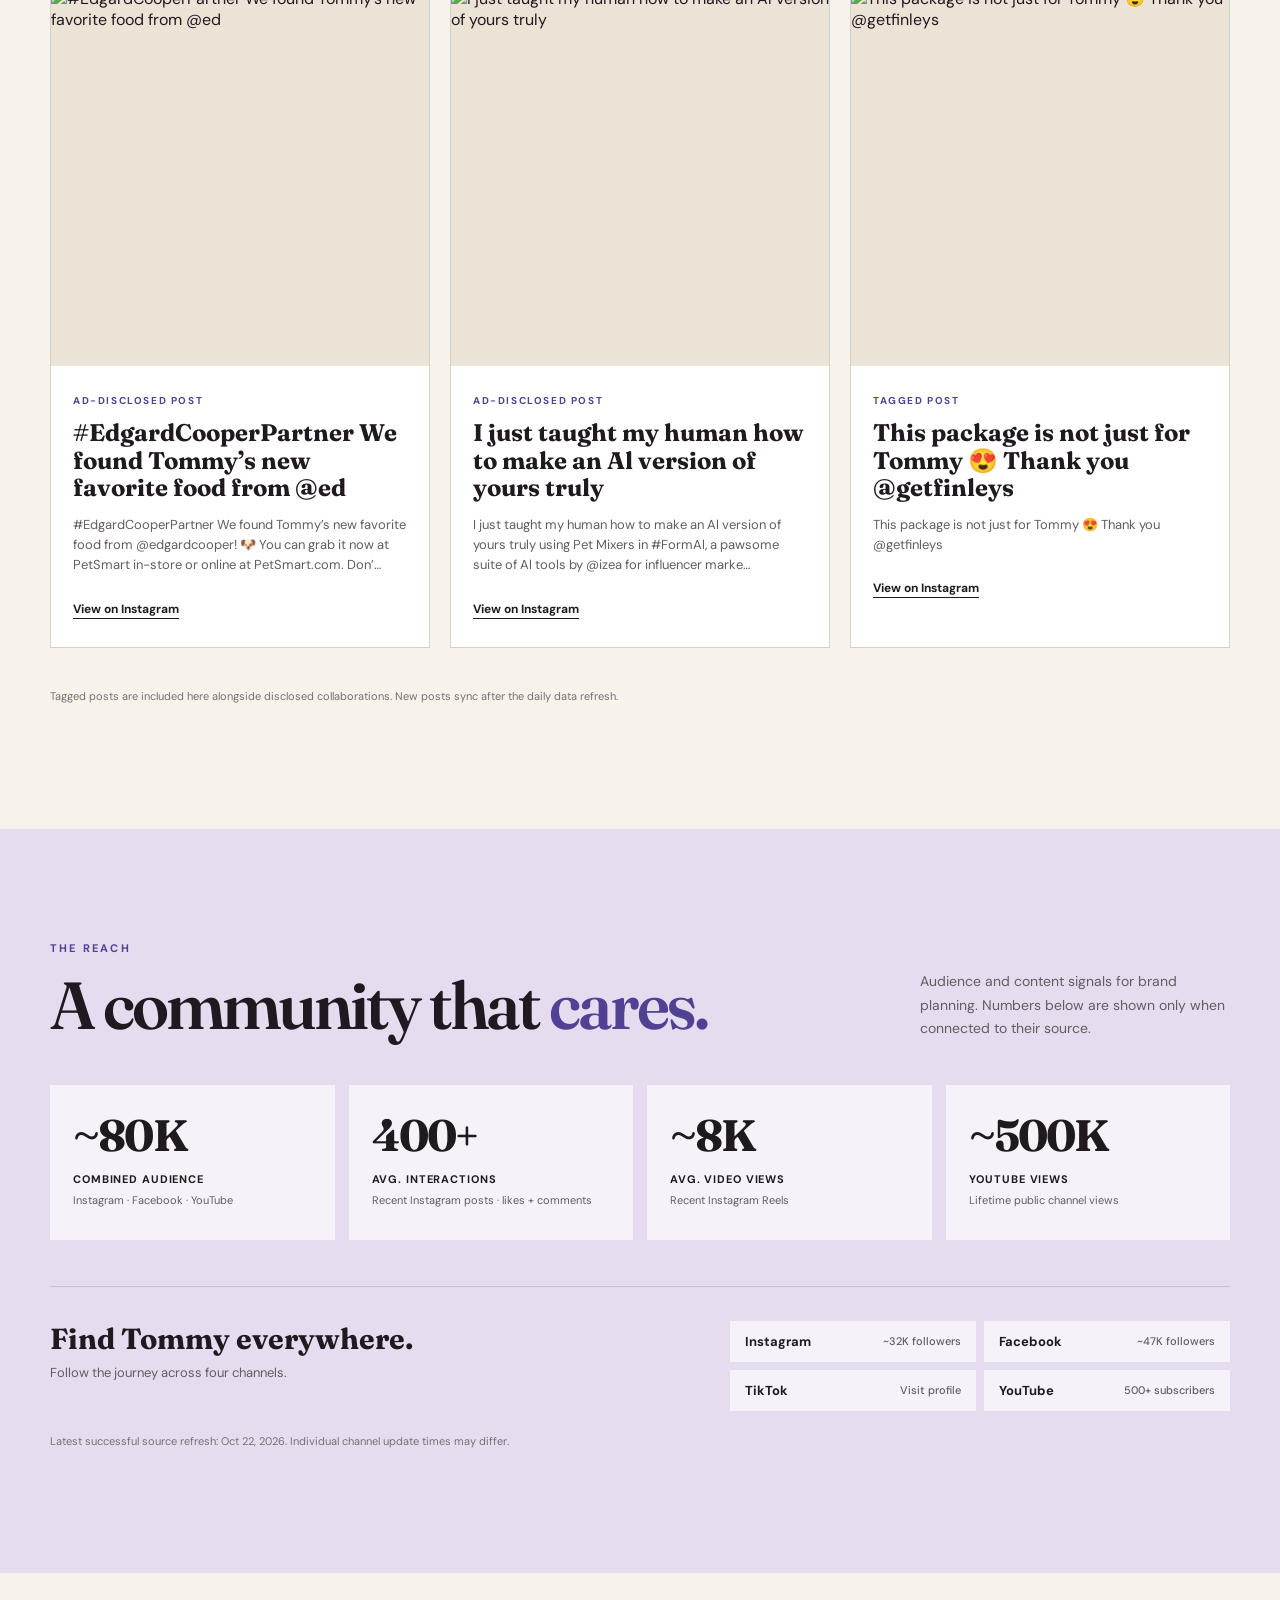
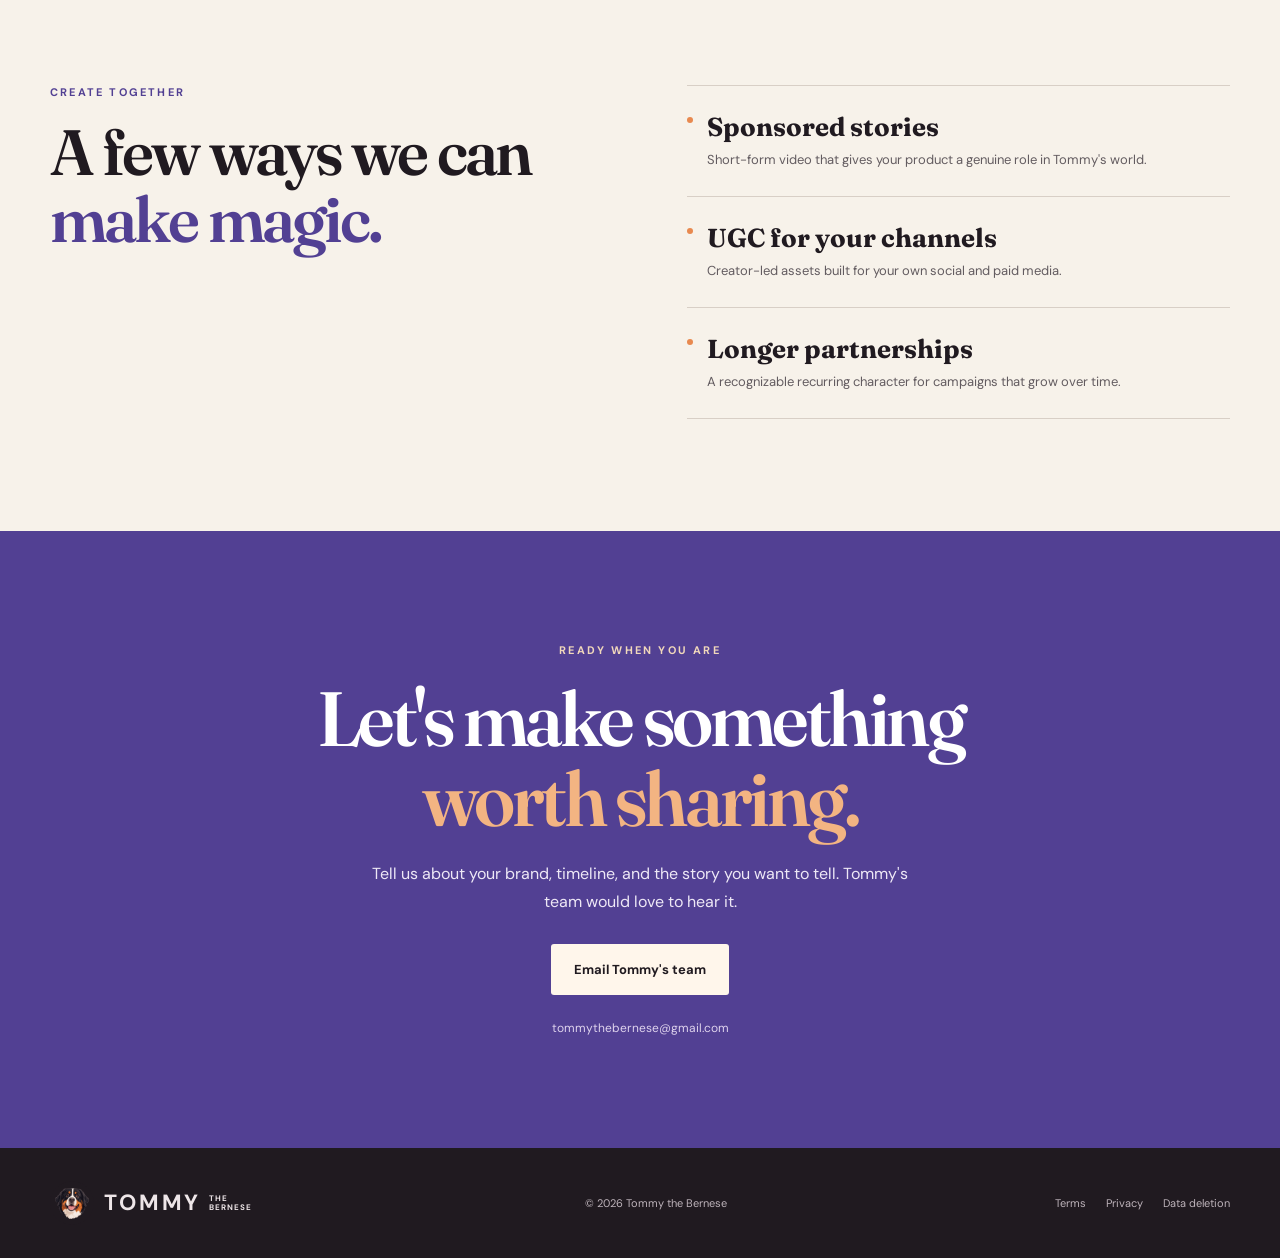
==== commit 8ce32cc1: "Load carousel styles and behavior" ====
--- a/index.html
+++ b/index.html
@@ -13,8 +13,8 @@
   <link rel="preconnect" href="https://fonts.gstatic.com" crossorigin>
   <link href="https://fonts.googleapis.com/css2?family=DM+Sans:wght@400;500;600;700&family=Fraunces:opsz,wght,SOFT,WONK@9..144,600,40,1;9..144,700,40,1&display=swap" rel="stylesheet">
   <link rel="icon" type="image/png" href="/assets/Bernese%20Mountain%20Dog%20Mascot%20Logo.png?v=3">
-  <link rel="stylesheet" href="/assets/site.css?v=3">
-  <script defer src="/assets/site.js?v=4"></script>
+  <link rel="stylesheet" href="/assets/site.css?v=4">
+  <script defer src="/assets/site.js?v=5"></script>
 </head>
 <body>
   <a class="skip-link" href="#main">Skip to content</a>
--- a/assets/site.css
+++ b/assets/site.css
@@ -2,3 +2,11 @@
 
 /* Tommy's supplied mark and simplified editorial details. */
 .brand-icon{display:block;width:44px;height:44px;object-fit:cover;border-radius:50%;background:#201a20;flex:none;margin-right:5px}.intro-mark{display:block;width:60px;height:60px;object-fit:cover;border-radius:50%;background:#201a20;margin-left:auto;flex:none}.photo-sticker{font-size:21px}.marquee span{font-size:18px}.offer-list>div{display:block;position:relative;padding:25px 0 25px 20px}.offer-list>div:before{content:'';position:absolute;left:0;top:31px;width:6px;height:6px;background:var(--orange);border-radius:50%}.offer-list p{grid-column:auto}.button{gap:0}.social-grid small{white-space:nowrap}@media(max-width:650px){.brand-icon{width:38px;height:38px}.intro-mark{width:48px;height:48px}.offer-list>div{padding-left:18px}}
+
+/* Horizontally browse Instagram partnerships with a mouse, touch, or keyboard. */
+.partner-grid{display:flex;gap:20px;overflow-x:auto;overflow-y:hidden;scroll-snap-type:x proximity;scrollbar-width:thin;scrollbar-color:var(--orange) transparent;overscroll-behavior-inline:contain;padding-bottom:18px;outline-offset:4px}
+.partner-grid:focus-visible{outline:2px solid var(--purple)}
+.partner-card{flex:0 0 calc((100% - 40px)/3);scroll-snap-align:start;min-width:0}
+.partner-grid .empty-note{flex:1 0 100%}
+@media(max-width:900px){.partner-card{flex-basis:calc((100% - 20px)/2)}}
+@media(max-width:650px){.partner-grid{gap:14px}.partner-card{flex-basis:min(82vw,360px)}}
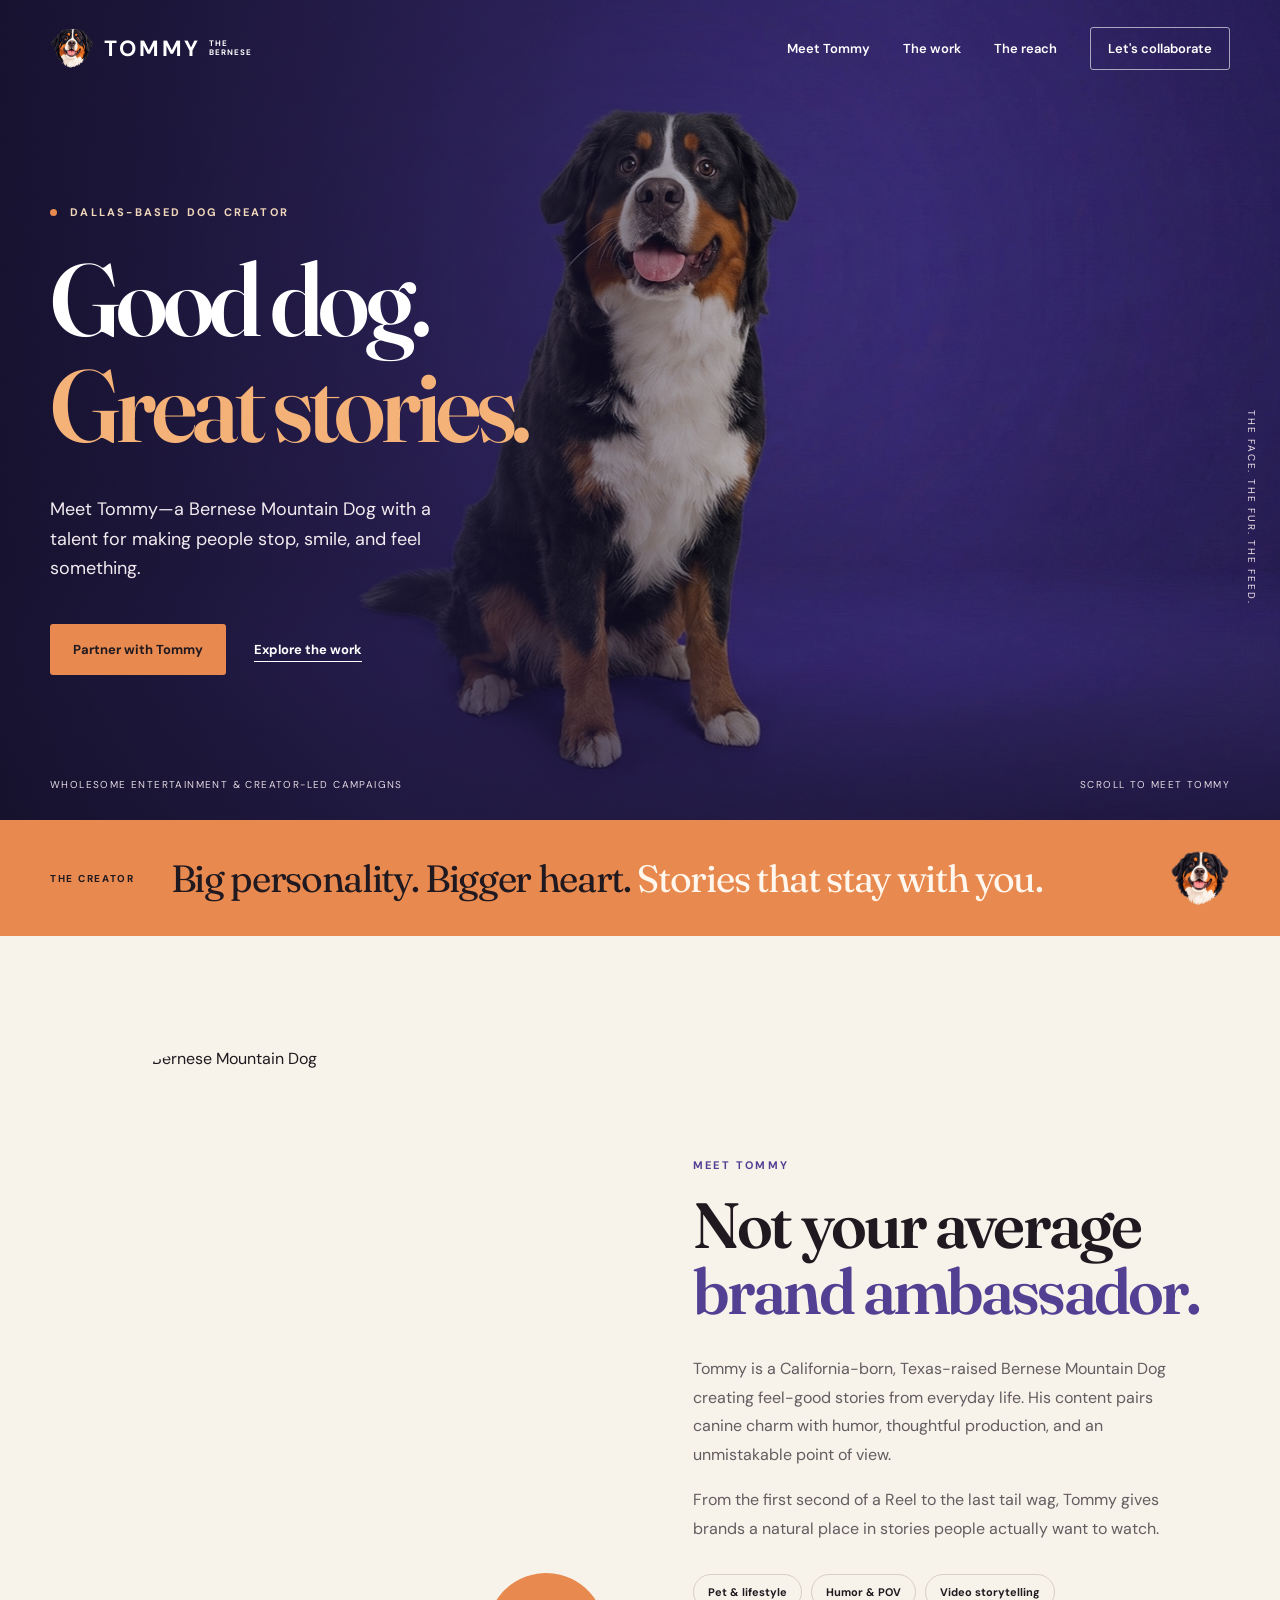
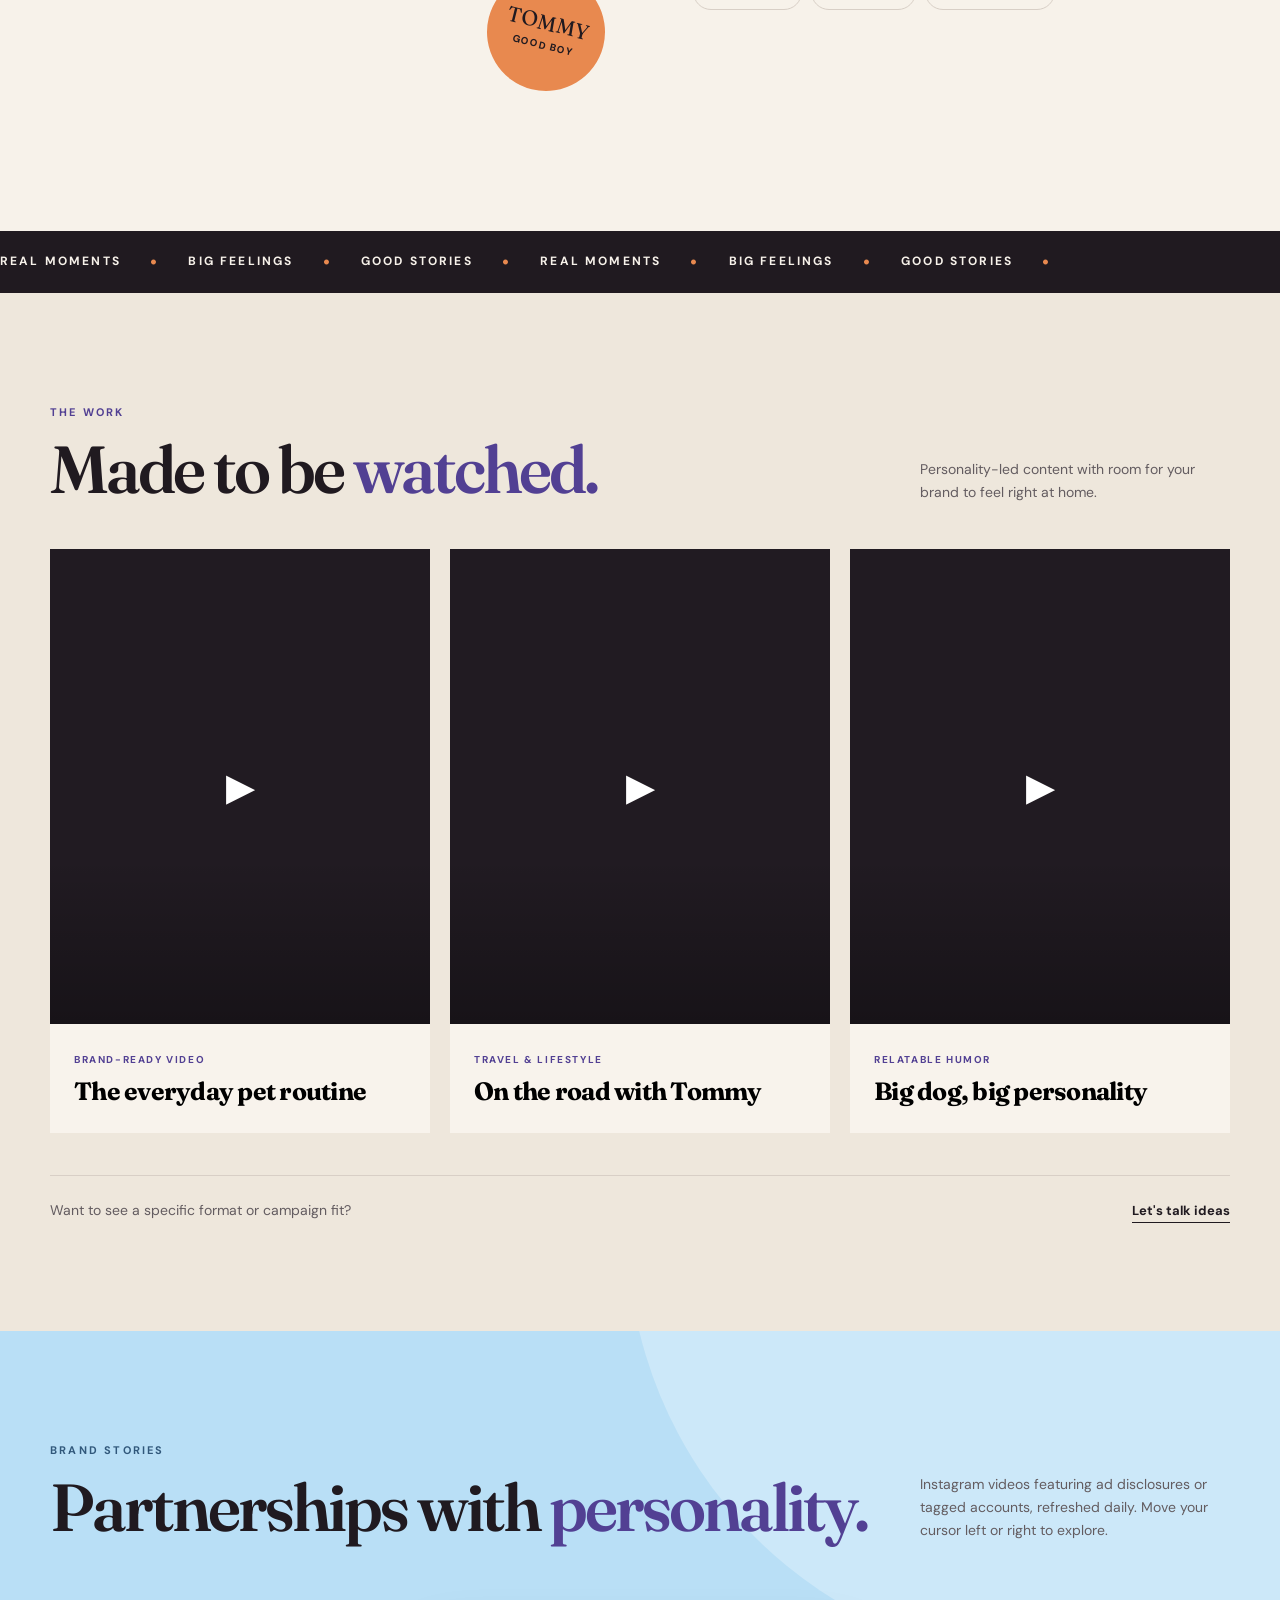
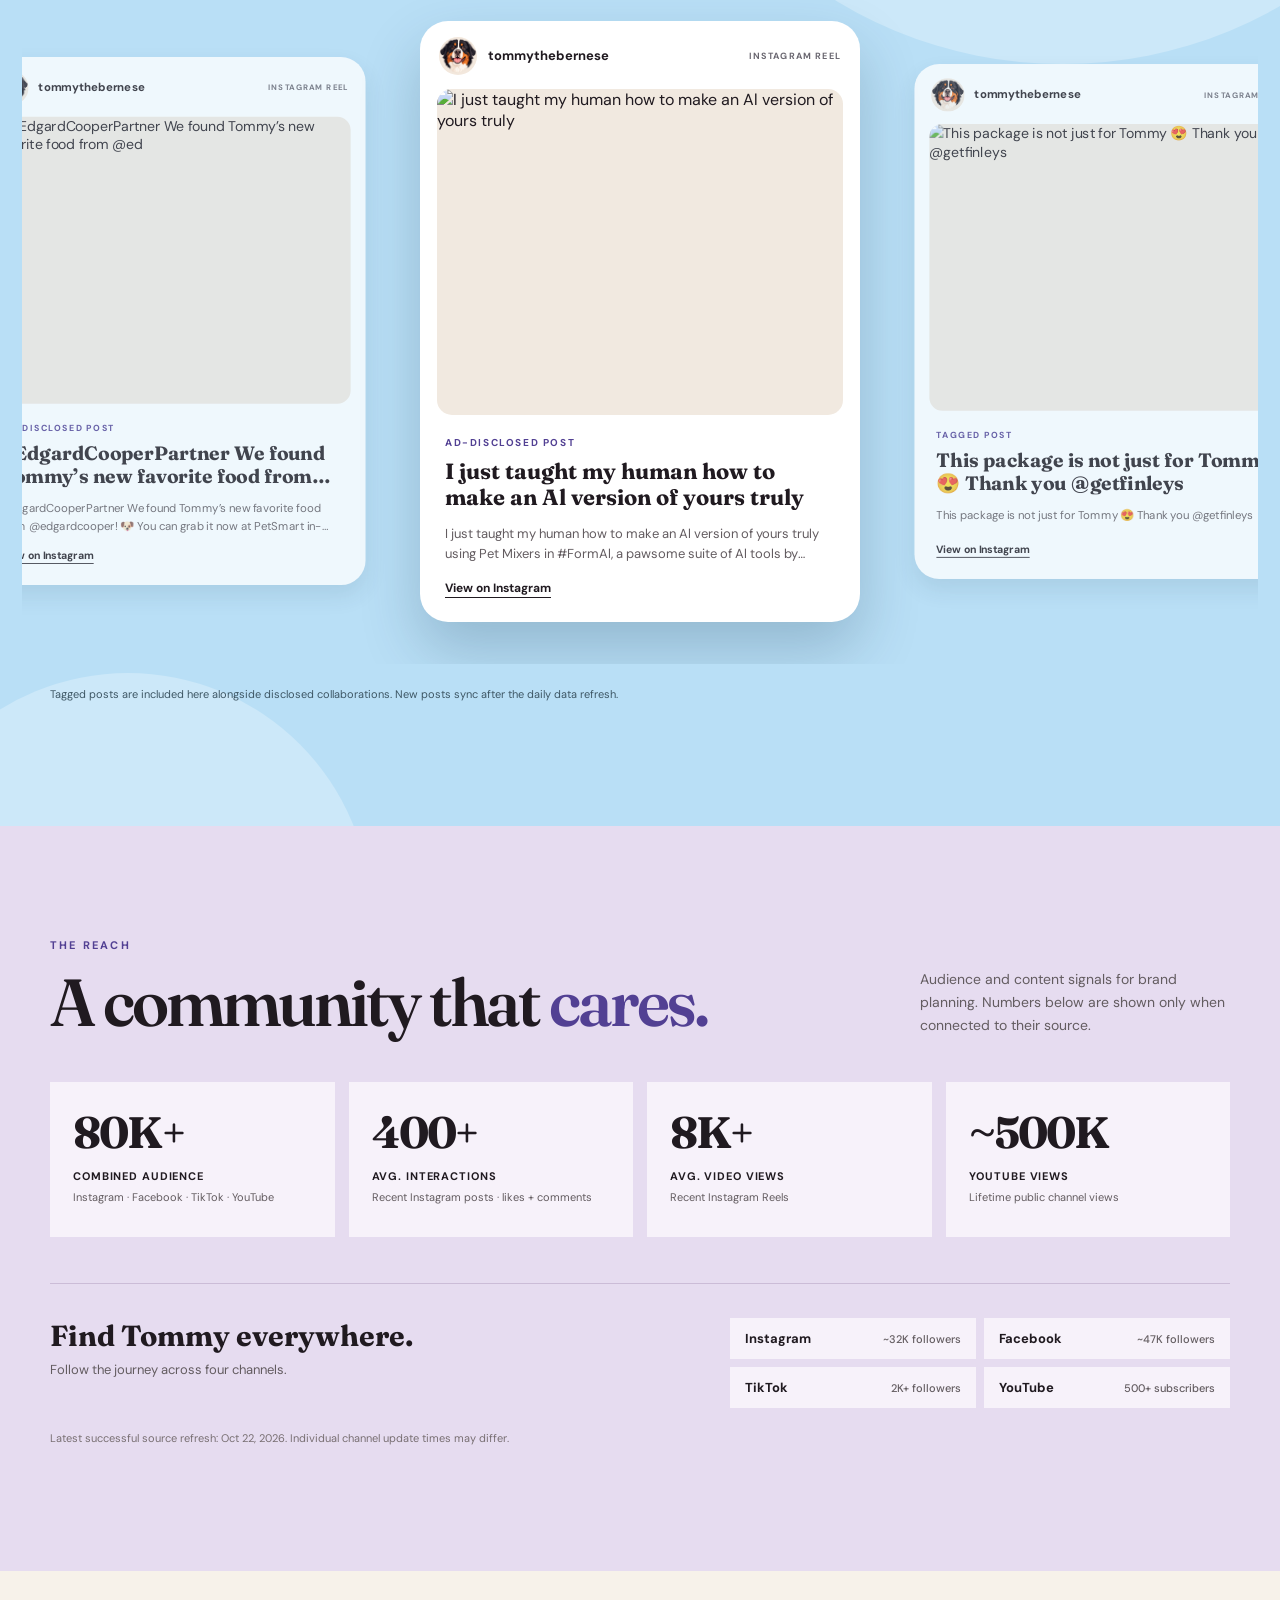
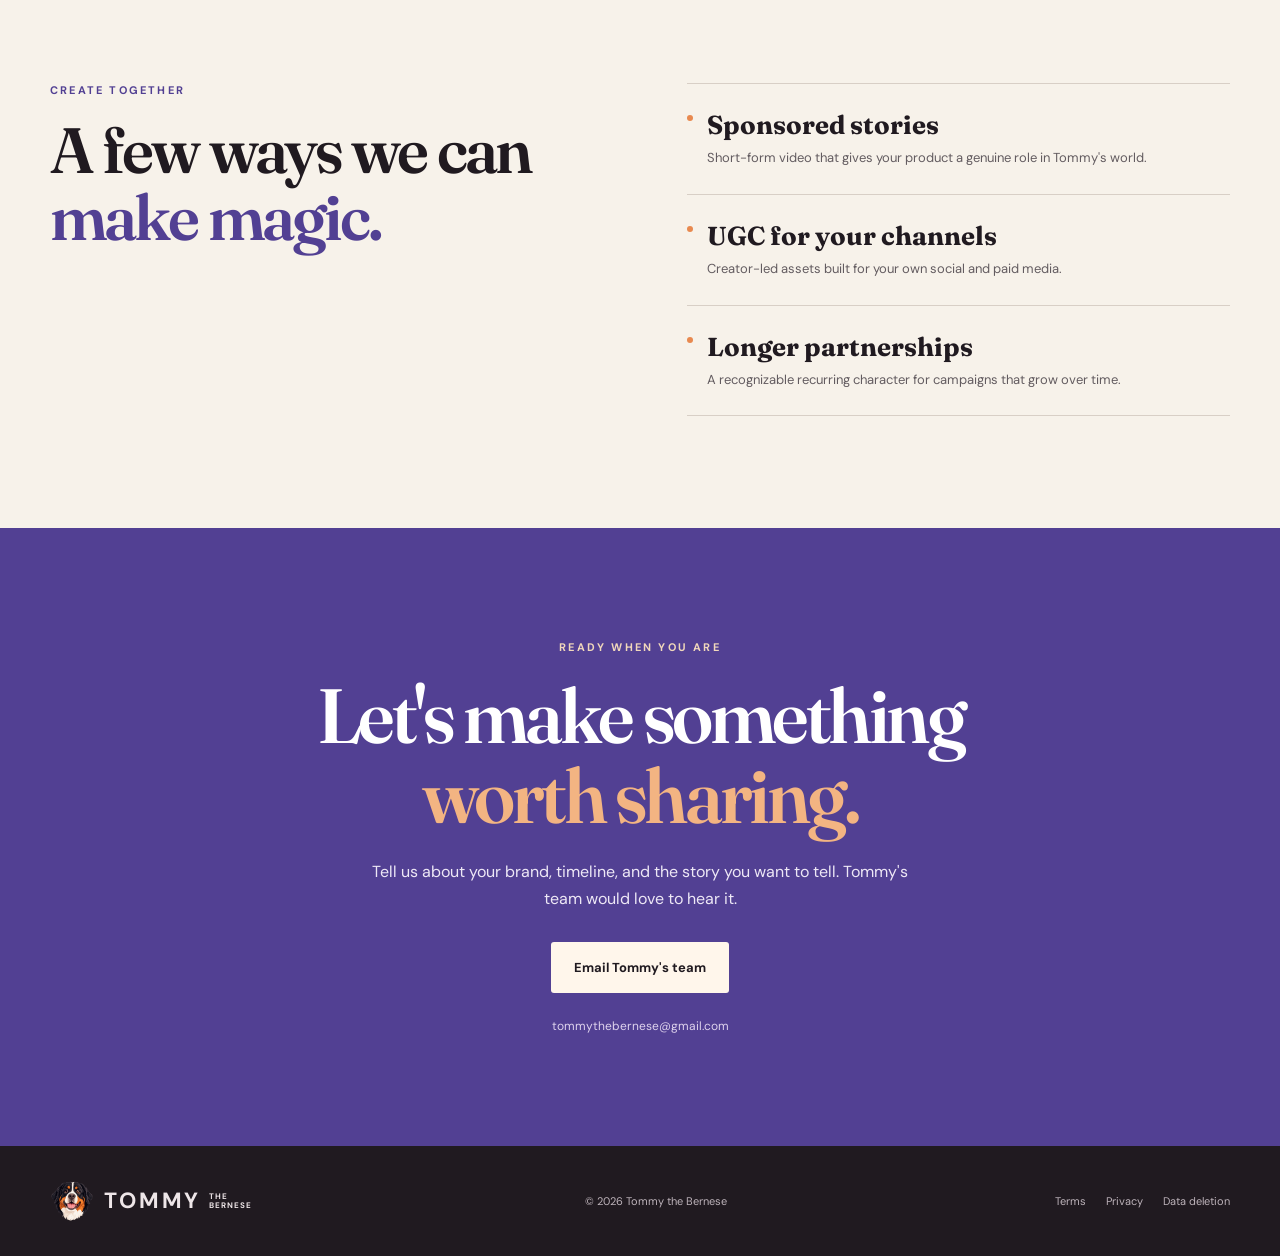
==== commit e5638fb5: "Use transparent mascot and feature centered partnership gallery" ====
--- a/index.html
+++ b/index.html
@@ -12,14 +12,14 @@
   <link rel="preconnect" href="https://fonts.googleapis.com">
   <link rel="preconnect" href="https://fonts.gstatic.com" crossorigin>
   <link href="https://fonts.googleapis.com/css2?family=DM+Sans:wght@400;500;600;700&family=Fraunces:opsz,wght,SOFT,WONK@9..144,600,40,1;9..144,700,40,1&display=swap" rel="stylesheet">
-  <link rel="icon" type="image/png" href="/assets/Bernese%20Mountain%20Dog%20Mascot%20Logo.png?v=3">
-  <link rel="stylesheet" href="/assets/site.css?v=4">
-  <script defer src="/assets/site.js?v=5"></script>
+  <link rel="icon" type="image/png" href="/assets/tommy-mascot-transparent.png?v=1">
+  <link rel="stylesheet" href="/assets/site.css?v=5">
+  <script defer src="/assets/site.js?v=6"></script>
 </head>
 <body>
   <a class="skip-link" href="#main">Skip to content</a>
   <header class="site-header">
-    <a class="wordmark" href="#top" aria-label="Tommy the Bernese home"><img class="brand-icon" src="/assets/Bernese%20Mountain%20Dog%20Mascot%20Logo.png" alt=""> TOMMY<span class="wordmark-small">THE BERNESE</span></a>
+    <a class="wordmark" href="#top" aria-label="Tommy the Bernese home"><img class="brand-icon" src="/assets/tommy-mascot-transparent.png" alt=""> TOMMY<span class="wordmark-small">THE BERNESE</span></a>
     <nav aria-label="Main navigation"><a href="#about">Meet Tommy</a><a href="#work">The work</a><a href="#reach">The reach</a><a href="#contact" class="nav-cta">Let's collaborate </a></nav>
   </header>
   <main id="main">
@@ -35,18 +35,18 @@
       <div class="hero-side-note">THE FACE. THE FUR. THE FEED.</div>
       <div class="hero-bottom wrap"><span>WHOLESOME ENTERTAINMENT &amp; CREATOR-LED CAMPAIGNS</span><span>SCROLL TO MEET TOMMY</span></div>
     </section>
-    <section class="intro-band"><div class="wrap intro-inner"><span>THE CREATOR</span><p>Big personality. Bigger heart. <em>Stories that stay with you.</em></p><img class="intro-mark" src="/assets/Bernese%20Mountain%20Dog%20Mascot%20Logo.png" alt=""></div></section>
+    <section class="intro-band"><div class="wrap intro-inner"><span>THE CREATOR</span><p>Big personality. Bigger heart. <em>Stories that stay with you.</em></p><img class="intro-mark" src="/assets/tommy-mascot-transparent.png" alt=""></div></section>
     <section id="about" class="about section-pad"><div class="wrap about-grid">
       <div class="about-visual"><img src="/about.JPG" alt="Tommy the Bernese Mountain Dog" loading="lazy"><div class="photo-sticker">TOMMY<br><span>GOOD BOY</span></div></div>
       <div class="about-copy"><div class="eyebrow">MEET TOMMY</div><h2>Not your average <em>brand ambassador.</em></h2><p>Tommy is a California-born, Texas-raised Bernese Mountain Dog creating feel-good stories from everyday life. His content pairs canine charm with humor, thoughtful production, and an unmistakable point of view.</p><p>From the first second of a Reel to the last tail wag, Tommy gives brands a natural place in stories people actually want to watch.</p><div class="pill-row"><span>Pet &amp; lifestyle</span><span>Humor &amp; POV</span><span>Video storytelling</span></div></div>
     </div></section>
     <section class="marquee" aria-label="Creative strengths"><div>REAL MOMENTS <span>•</span> BIG FEELINGS <span>•</span> GOOD STORIES <span>•</span> REAL MOMENTS <span>•</span> BIG FEELINGS <span>•</span> GOOD STORIES <span>•</span></div></section>
     <section id="work" class="work section-pad"><div class="wrap"><div class="section-heading"><div><div class="eyebrow">THE WORK</div><h2>Made to be <em>watched.</em></h2></div><p>Personality-led content with room for your brand to feel right at home.</p></div><div id="featured-work" class="work-grid"></div><div class="work-bottom"><p>Want to see a specific format or campaign fit?</p><a class="text-link" href="mailto:tommythebernese@gmail.com?subject=Tommy%20the%20Bernese%20collaboration">Let's talk ideas </a></div></div></section>
-    <section id="partnerships" class="partnerships section-pad"><div class="wrap"><div class="section-heading"><div><div class="eyebrow">BRAND STORIES</div><h2>Partnerships with <em>personality.</em></h2></div><p>Instagram videos featuring ad disclosures or tagged accounts, refreshed daily.</p></div><div id="partner-posts" class="partner-grid" aria-live="polite"><p class="empty-note">Connecting Tommy's Instagram will bring partnership and tagged posts here automatically.</p></div><p class="fine-print">Tagged posts are included here alongside disclosed collaborations. New posts sync after the daily data refresh.</p></div></section>
+    <section id="partnerships" class="partnerships section-pad"><div class="wrap"><div class="section-heading"><div><div class="eyebrow">BRAND STORIES</div><h2>Partnerships with <em>personality.</em></h2></div><p>Instagram videos featuring ad disclosures or tagged accounts, refreshed daily. Move your cursor left or right to explore.</p></div><div id="partner-posts" class="partner-grid" aria-live="polite"><p class="empty-note">Connecting Tommy's Instagram will bring partnership and tagged posts here automatically.</p></div><p class="fine-print">Tagged posts are included here alongside disclosed collaborations. New posts sync after the daily data refresh.</p></div></section>
     <section id="reach" class="reach section-pad"><div class="wrap"><div class="section-heading"><div><div class="eyebrow">THE REACH</div><h2>A community that <em>cares.</em></h2></div><p>Audience and content signals for brand planning. Numbers below are shown only when connected to their source.</p></div><div id="insight-cards" class="insight-grid" aria-live="polite"></div><div class="reach-lower"><div><h3>Find Tommy everywhere.</h3><p>Follow the journey across four channels.</p></div><div id="social-links" class="social-grid"></div></div><p id="data-date" class="fine-print"></p></div></section>
     <section class="offer section-pad"><div class="wrap offer-grid"><div><div class="eyebrow">CREATE TOGETHER</div><h2>A few ways we can <em>make magic.</em></h2></div><div class="offer-list"><div><h3>Sponsored stories</h3><p>Short-form video that gives your product a genuine role in Tommy's world.</p></div><div><h3>UGC for your channels</h3><p>Creator-led assets built for your own social and paid media.</p></div><div><h3>Longer partnerships</h3><p>A recognizable recurring character for campaigns that grow over time.</p></div></div></div></section>
     <section id="contact" class="contact section-pad"><div class="wrap contact-inner"><div class="eyebrow light">READY WHEN YOU ARE</div><h2>Let's make something <em>worth sharing.</em></h2><p>Tell us about your brand, timeline, and the story you want to tell. Tommy's team would love to hear it.</p><a class="button button-light" href="mailto:tommythebernese@gmail.com?subject=Partner%20with%20Tommy">Email Tommy's team </a><div class="contact-email">tommythebernese@gmail.com</div></div></section>
   </main>
-  <footer><div class="wrap footer-inner"><a class="wordmark" href="#top"><img class="brand-icon" src="/assets/Bernese%20Mountain%20Dog%20Mascot%20Logo.png" alt=""> TOMMY<span class="wordmark-small">THE BERNESE</span></a><span>© <span id="year">2026</span> Tommy the Bernese</span><div><a href="/terms.html">Terms</a><a href="/privacy.html">Privacy</a><a href="/delete-data.html">Data deletion</a></div></div></footer>
+  <footer><div class="wrap footer-inner"><a class="wordmark" href="#top"><img class="brand-icon" src="/assets/tommy-mascot-transparent.png" alt=""> TOMMY<span class="wordmark-small">THE BERNESE</span></a><span>© <span id="year">2026</span> Tommy the Bernese</span><div><a href="/terms.html">Terms</a><a href="/privacy.html">Privacy</a><a href="/delete-data.html">Data deletion</a></div></div></footer>
 </body>
 </html>
--- a/assets/site.css
+++ b/assets/site.css
@@ -10,3 +10,29 @@
 .partner-grid .empty-note{flex:1 0 100%}
 @media(max-width:900px){.partner-card{flex-basis:calc((100% - 20px)/2)}}
 @media(max-width:650px){.partner-grid{gap:14px}.partner-card{flex-basis:min(82vw,360px)}}
+
+/* Airy, Instagram-inspired partnership gallery with a featured center card. */
+.brand-icon,.intro-mark{object-fit:contain;border-radius:0;background:transparent}
+.partnerships{position:relative;overflow:hidden;background:#b9dff6}
+.partnerships:before,.partnerships:after{content:'';position:absolute;pointer-events:none;border-radius:50%;background:rgba(255,255,255,.27)}
+.partnerships:before{width:68vw;height:68vw;top:-42vw;right:-17vw}
+.partnerships:after{width:38vw;height:38vw;bottom:-26vw;left:-9vw}
+.partnerships>.wrap{position:relative;z-index:1}
+.partnerships .eyebrow{color:#31587b}
+.partner-grid{gap:28px;align-items:center;min-height:660px;margin:0 -28px;padding:34px max(28px,calc(50% - 220px)) 42px;scroll-snap-type:x proximity;scrollbar-width:none;cursor:ew-resize}
+.partner-grid::-webkit-scrollbar{display:none}
+.partner-card{flex:0 0 440px;min-height:585px;display:flex;flex-direction:column;overflow:hidden;border:1px solid rgba(255,255,255,.75);border-radius:28px;background:#fff;box-shadow:0 12px 24px rgba(23,58,81,.12);transform:scale(.88);opacity:.78;transition:transform .35s ease,opacity .35s ease,box-shadow .35s ease;scroll-snap-align:center;cursor:default}
+.partner-card.is-active{transform:scale(1);opacity:1;box-shadow:0 28px 60px rgba(23,58,81,.23)}
+.partner-card-head{height:67px;display:flex;align-items:center;gap:11px;padding:11px 18px;font-size:13px;font-weight:700}
+.partner-card-head img{width:38px;height:38px;aspect-ratio:auto;object-fit:contain;border:0;border-radius:50%;background:#f3e8dd}
+.partner-card-head small{margin-left:auto;color:#6a6770;font-size:9px;letter-spacing:.13em}
+.partner-card .partner-media{width:calc(100% - 32px);height:326px;margin:0 16px;aspect-ratio:auto;object-fit:cover;border-radius:15px;background:#f1e9e0}
+.partner-card-content{padding:21px 24px 25px;display:flex;flex-direction:column;flex:1}
+.partner-card h3{font-size:22px;line-height:1.16;display:-webkit-box;-webkit-line-clamp:2;-webkit-box-orient:vertical;overflow:hidden}
+.partner-card p{display:-webkit-box;-webkit-line-clamp:2;-webkit-box-orient:vertical;overflow:hidden;margin:4px 0 0}
+.partner-card a{margin-top:auto;padding-top:15px;align-self:flex-start}
+.partner-grid .empty-note{min-height:0;background:rgba(255,255,255,.7);border:0;border-radius:20px}
+.partnerships .fine-print{color:#3e5765}
+@media(max-width:900px){.partner-grid{min-height:620px;padding-inline:max(28px,calc(50% - 200px))}.partner-card{flex-basis:400px;min-height:550px}.partner-card .partner-media{height:300px}}
+@media(max-width:650px){.partner-grid{gap:16px;min-height:540px;margin:0 -18px;padding:24px max(18px,calc(50% - 39vw)) 32px}.partner-card{flex-basis:78vw;min-height:500px;border-radius:22px}.partner-card-head{height:58px}.partner-card .partner-media{height:240px}.partner-card h3{font-size:19px}.partner-card-content{padding:17px 18px 21px}}
+@media(prefers-reduced-motion:reduce){.partner-card{transition:none}}
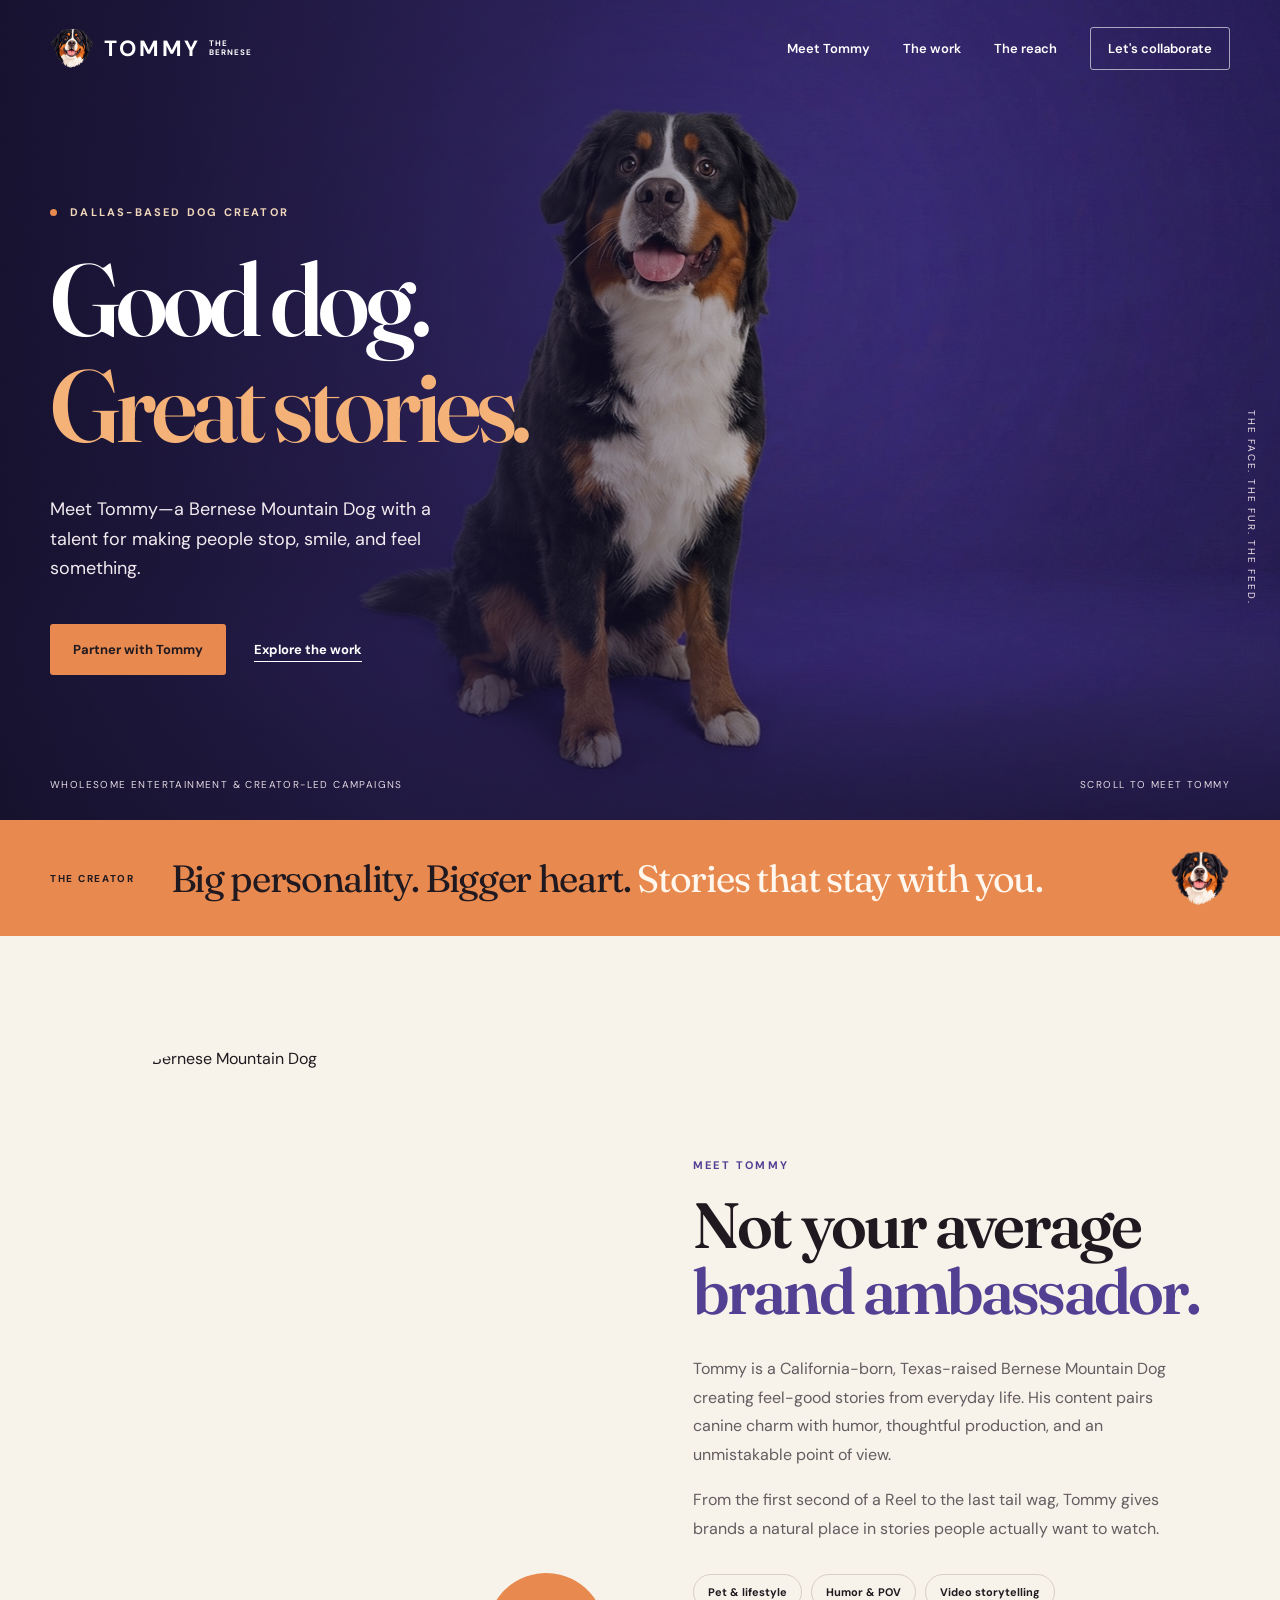
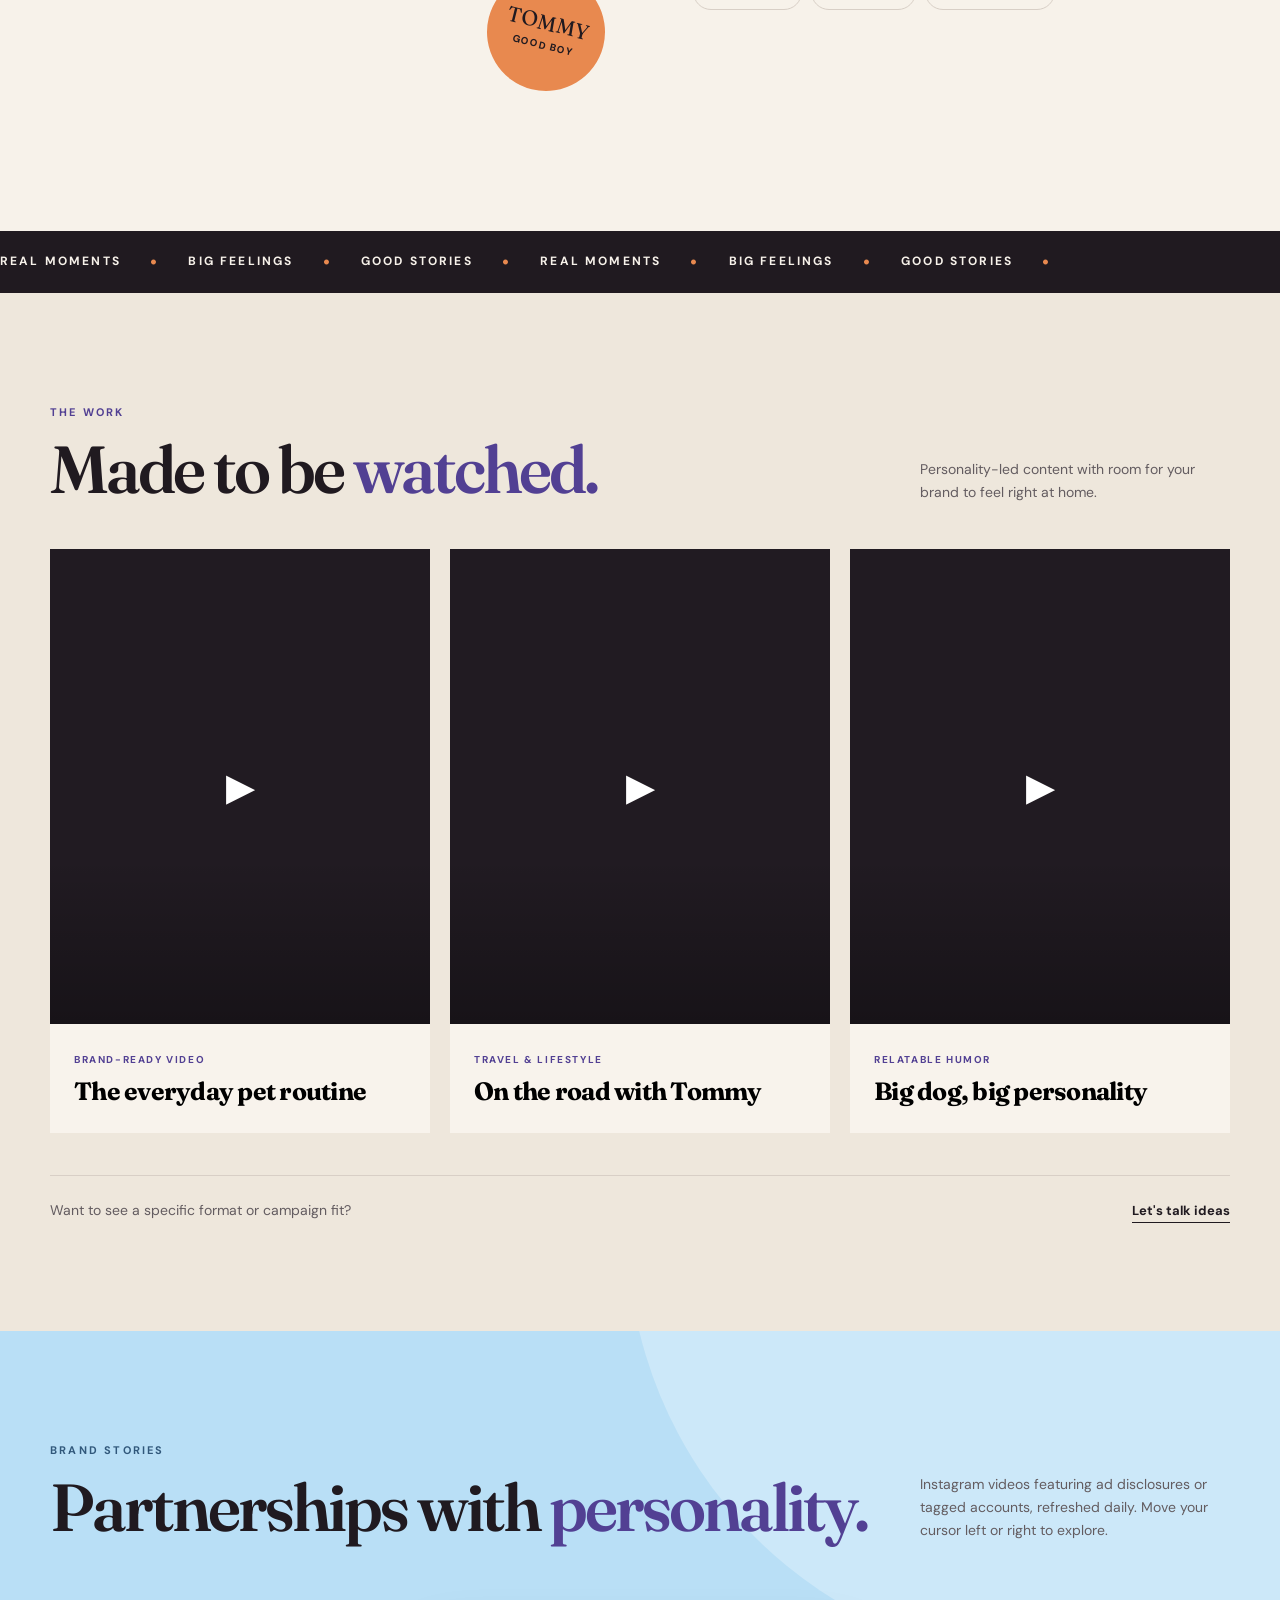
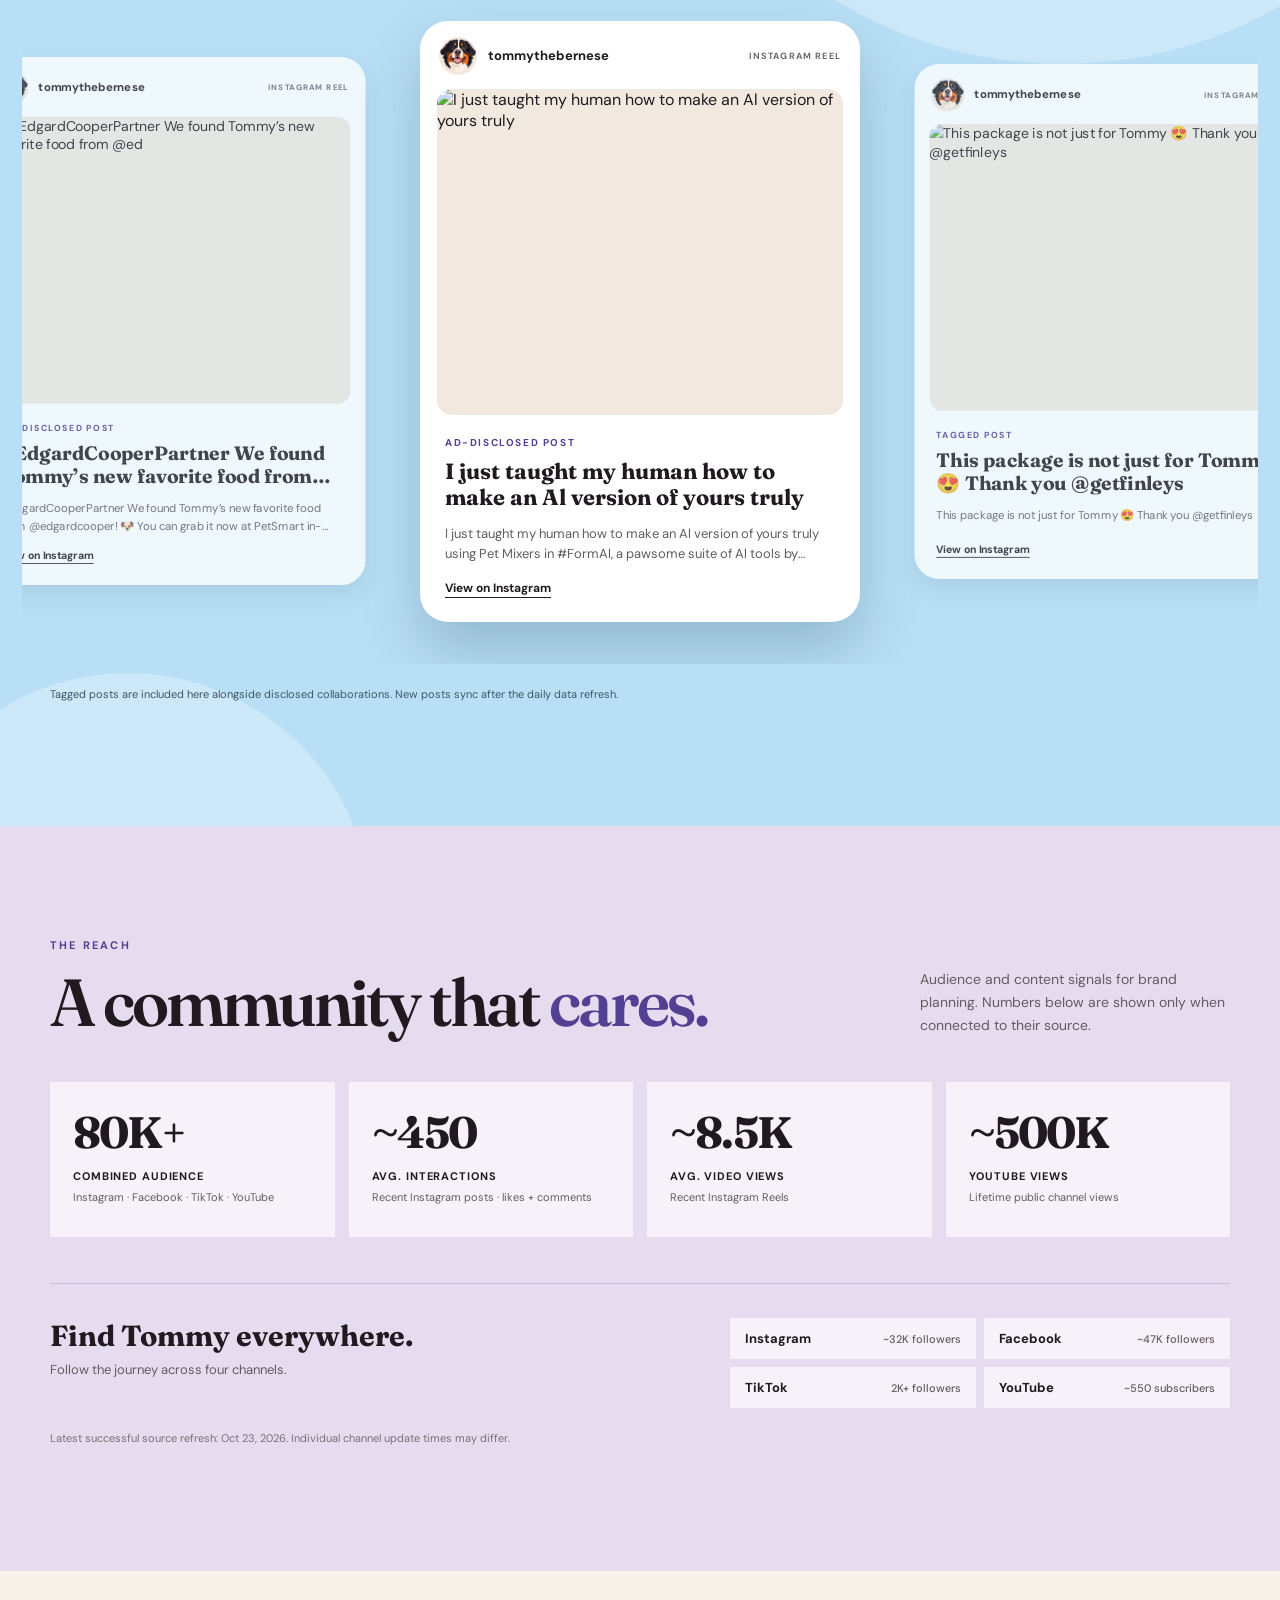
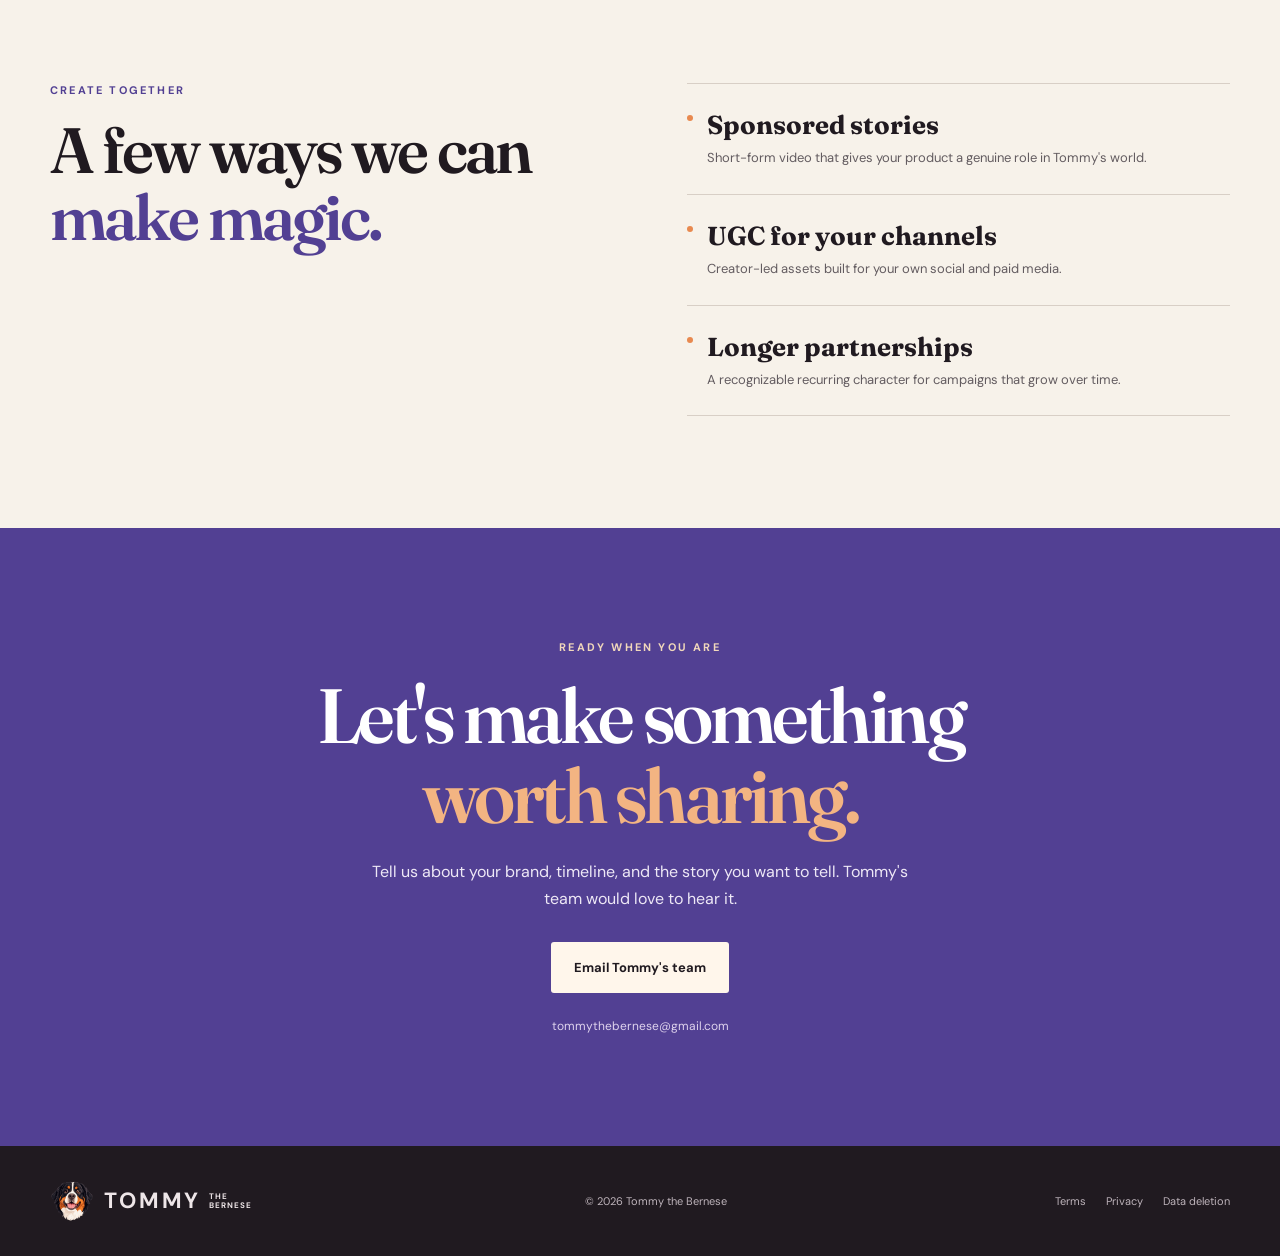
==== commit db774ce9: "Refresh stylesheet cache for mobile hero fix" ====
--- a/index.html
+++ b/index.html
@@ -13,7 +13,7 @@
   <link rel="preconnect" href="https://fonts.gstatic.com" crossorigin>
   <link href="https://fonts.googleapis.com/css2?family=DM+Sans:wght@400;500;600;700&family=Fraunces:opsz,wght,SOFT,WONK@9..144,600,40,1;9..144,700,40,1&display=swap" rel="stylesheet">
   <link rel="icon" type="image/png" href="/assets/tommy-mascot-transparent.png?v=1">
-  <link rel="stylesheet" href="/assets/site.css?v=5">
+  <link rel="stylesheet" href="/assets/site.css?v=6">
   <script defer src="/assets/site.js?v=6"></script>
 </head>
 <body>
--- a/assets/site.css
+++ b/assets/site.css
@@ -1,4 +1,4 @@
-:root{--ink:#201a20;--muted:#635c60;--cream:#f7f2ea;--sand:#ece3d7;--orange:#e8894f;--purple:#524093;--line:#d8cfc6}*{box-sizing:border-box}html{scroll-behavior:smooth}body{margin:0;background:var(--cream);color:var(--ink);font-family:'DM Sans',sans-serif;-webkit-font-smoothing:antialiased}a{color:inherit;text-decoration:none}button{font:inherit}img{display:block;max-width:100%}.wrap{width:min(1180px,calc(100% - 56px));margin:auto}.skip-link{position:absolute;z-index:100;top:-60px;left:10px;background:white;padding:10px}.skip-link:focus{top:10px}.site-header{position:absolute;z-index:20;top:0;left:0;width:100%;padding:26px max(28px,calc((100vw - 1180px)/2));display:flex;align-items:center;justify-content:space-between;color:white}.wordmark{display:flex;align-items:center;gap:5px;font-weight:700;letter-spacing:.13em;font-size:22px;white-space:nowrap}.paw{font-size:32px;color:var(--orange);line-height:1}.wordmark-small{font-size:8px;line-height:1.1;letter-spacing:.12em;width:48px;white-space:normal;margin-left:3px}.site-header nav{display:flex;align-items:center;gap:33px;font-size:13px;font-weight:600}.site-header nav a:hover,.text-link:hover{color:var(--orange)}.site-header .nav-cta{border:1px solid rgba(255,255,255,.6);padding:12px 17px;border-radius:3px}.site-header .nav-cta:hover{background:white;color:var(--ink)}.hero{position:relative;height:min(820px,100svh);min-height:640px;overflow:hidden;background:#2d2758;color:white}.hero-photo{position:absolute;inset:0;background:url('/heroimage.png') center center/cover no-repeat}.hero-gradient{position:absolute;inset:0;background:linear-gradient(90deg,rgba(21,17,43,.89) 0%,rgba(31,24,62,.72) 31%,rgba(31,24,62,.06) 72%),linear-gradient(0deg,rgba(21,17,43,.53),transparent 30%)}.hero-content{position:relative;z-index:2;height:100%;display:flex;flex-direction:column;justify-content:center;align-items:flex-start;padding-top:60px}.eyebrow{font-size:11px;letter-spacing:.2em;font-weight:700;color:var(--purple);text-transform:uppercase}.eyebrow.light{color:#f1d8bb}.eyebrow-dot{display:inline-block;width:7px;height:7px;border-radius:50%;background:var(--orange);margin-right:8px}.hero h1,.section-heading h2,.about h2,.offer h2,.contact h2{font-family:Fraunces,Georgia,serif;letter-spacing:-.045em;font-weight:600;line-height:1.04}.hero h1{font-size:clamp(70px,8vw,126px);margin:27px 0 18px}.hero h1 em{color:#f5b278;font-style:normal}.hero-content>p{max-width:430px;font-size:18px;line-height:1.65;color:#f2ebf0}.hero-actions{display:flex;align-items:center;gap:28px;margin-top:22px}.button{display:inline-flex;align-items:center;justify-content:center;gap:30px;padding:17px 23px;border-radius:3px;font-size:13px;font-weight:700;transition:transform .2s,background .2s}.button:hover{transform:translateY(-3px)}.button-primary{background:var(--orange);color:var(--ink)}.button-primary:hover{background:#f3a476}.text-link{font-size:13px;font-weight:700;text-decoration:underline;text-underline-offset:7px}.light-link{color:white}.hero-side-note{position:absolute;z-index:2;right:22px;top:50%;writing-mode:vertical-rl;font-size:10px;letter-spacing:.18em;color:#eee2e8}.hero-bottom{position:absolute;z-index:2;bottom:29px;left:50%;transform:translateX(-50%);display:flex;justify-content:space-between;font-size:10px;letter-spacing:.14em;color:#e3d9e3}.intro-band{background:var(--orange);color:var(--ink)}.intro-inner{min-height:116px;display:flex;align-items:center;gap:36px}.intro-inner>span:first-child{font-size:10px;letter-spacing:.17em;font-weight:700;white-space:nowrap}.intro-inner p{font-family:Fraunces,Georgia,serif;font-size:clamp(23px,3.2vw,38px);letter-spacing:-.035em;margin:0}.intro-inner em{font-style:normal;color:#fff7ed}.asterisk{font-size:48px;margin-left:auto}.section-pad{padding:112px 0}.about-grid{display:grid;grid-template-columns:1fr 1fr;gap:9%;align-items:center}.about-visual{position:relative}.about-visual img{width:100%;aspect-ratio:4/5;object-fit:cover;border-radius:170px 170px 3px 3px}.photo-sticker{position:absolute;right:-18px;bottom:28px;background:var(--orange);border-radius:50%;height:118px;width:118px;display:flex;flex-direction:column;justify-content:center;align-items:center;text-align:center;transform:rotate(14deg);font-family:Fraunces,Georgia,serif;font-size:30px;line-height:1}.photo-sticker span{font:700 10px 'DM Sans',sans-serif;letter-spacing:.12em;margin-top:6px}.about h2,.offer h2{font-size:clamp(43px,5vw,69px);margin:20px 0 30px}.about h2 em,.section-heading h2 em,.offer h2 em{font-style:normal;color:var(--purple)}.about-copy p{max-width:480px;line-height:1.8;color:var(--muted);font-size:16px}.pill-row{display:flex;flex-wrap:wrap;gap:9px;margin-top:30px}.pill-row span{font-size:11px;font-weight:700;border:1px solid var(--line);border-radius:30px;padding:10px 14px}.marquee{overflow:hidden;white-space:nowrap;background:var(--ink);color:var(--cream);padding:19px 0;font-size:12px;font-weight:700;letter-spacing:.18em}.marquee div{width:max-content;animation:move 35s linear infinite}.marquee span{color:var(--orange);font-size:20px;margin:0 24px;vertical-align:middle}@keyframes move{to{transform:translateX(-50%)}}.work{background:#eee7dc}.section-heading{display:flex;align-items:end;justify-content:space-between;gap:35px;margin-bottom:45px}.section-heading h2{font-size:clamp(45px,5.2vw,72px);margin:16px 0 0}.section-heading>p{max-width:310px;line-height:1.65;color:var(--muted);font-size:14px;margin:0}.work-grid{display:grid;grid-template-columns:repeat(3,1fr);gap:20px}.work-card{background:#f8f3ec;overflow:hidden}.work-card .media{position:relative;background:#211b22;aspect-ratio:4/5;overflow:hidden}.work-card video{width:100%;height:100%;object-fit:cover}.work-card .play{position:absolute;inset:0;display:grid;place-items:center;background:linear-gradient(transparent 65%,rgba(0,0,0,.3));color:white;font-size:38px;pointer-events:none}.work-card button{display:block;width:100%;border:0;padding:0;cursor:pointer;background:transparent;text-align:left}.work-card .card-meta{padding:23px 24px 27px}.work-card .card-meta span,.partner-card .label{font-size:10px;letter-spacing:.16em;color:var(--purple);font-weight:700}.work-card h3{font-family:Fraunces,Georgia,serif;font-size:25px;line-height:1.15;letter-spacing:-.03em;margin:9px 0 0}.work-bottom{border-top:1px solid var(--line);margin-top:42px;padding-top:25px;display:flex;justify-content:space-between;align-items:center;font-size:14px}.work-bottom p{color:var(--muted);margin:0}.partnerships{background:var(--cream)}.partner-grid{display:grid;grid-template-columns:repeat(3,1fr);gap:20px}.partner-card{border:1px solid var(--line);background:white}.partner-card img{width:100%;aspect-ratio:1;object-fit:cover;background:#ece3d7}.partner-card-content{padding:22px}.partner-card h3{font-family:Fraunces,Georgia,serif;font-size:24px;line-height:1.15;margin:10px 0}.partner-card p{color:var(--muted);font-size:13px;line-height:1.55}.partner-card a{display:inline-block;margin-top:12px;font-size:12px;font-weight:700;text-decoration:underline;text-underline-offset:5px}.empty-note{grid-column:1/-1;padding:35px;border:1px dashed var(--line);color:var(--muted);font-size:14px}.fine-print{font-size:11px;line-height:1.6;color:#786f72;margin-top:22px}.reach{background:#e6dcf0}.insight-grid{display:grid;grid-template-columns:repeat(4,1fr);gap:14px}.insight-card{min-height:155px;padding:23px;background:#f7f2fa}.insight-card .number{display:block;font-family:Fraunces,Georgia,serif;font-size:44px;letter-spacing:-.04em}.insight-card .metric-name{display:block;font-size:11px;font-weight:700;letter-spacing:.08em;text-transform:uppercase;margin-top:10px}.insight-card .metric-detail{display:block;color:var(--muted);font-size:11px;margin-top:7px}.reach-lower{display:flex;justify-content:space-between;gap:40px;border-top:1px solid #cbbcd7;padding-top:34px;margin-top:46px}.reach-lower h3{font-family:Fraunces,Georgia,serif;font-size:29px;margin:0 0 8px}.reach-lower p{font-size:13px;color:var(--muted);margin:0}.social-grid{display:grid;grid-template-columns:repeat(2,minmax(155px,1fr));gap:8px;width:min(500px,100%)}.social-grid a{background:#f7f2fa;padding:12px 15px;display:flex;justify-content:space-between;align-items:center;font-size:13px;font-weight:700}.social-grid a:hover{background:white}.social-grid small{font-size:11px;color:var(--muted);font-weight:500}.offer{background:var(--cream)}.offer-grid{display:grid;grid-template-columns:1fr 1fr;gap:8%}.offer-list>div{display:grid;grid-template-columns:40px 1fr;column-gap:12px;border-top:1px solid var(--line);padding:25px 0}.offer-list>div:last-child{border-bottom:1px solid var(--line)}.offer-list span{font-size:11px;color:var(--purple);font-weight:700}.offer-list h3{font-family:Fraunces,Georgia,serif;font-size:26px;margin:0}.offer-list p{grid-column:2;color:var(--muted);line-height:1.6;font-size:13px;margin:7px 0 0}.contact{background:var(--purple);color:white;text-align:center}.contact-inner{max-width:760px}.contact h2{font-size:clamp(50px,6vw,82px);margin:22px 0}.contact h2 em{font-style:normal;color:#f3b482}.contact p{font-size:16px;line-height:1.7;color:#eee8f6;max-width:550px;margin:0 auto 29px}.button-light{background:#fff6eb;color:var(--ink)}.contact-email{font-size:12px;color:#ded2ed;margin-top:25px}footer{background:var(--ink);color:#eee6e8}.footer-inner{min-height:110px;display:flex;align-items:center;justify-content:space-between;gap:24px}.footer-inner>span,footer a:not(.wordmark){font-size:11px;color:#bdb3ba}.footer-inner>div{display:flex;gap:20px}section[id]{scroll-margin-top:40px}@media(max-width:900px){.site-header nav{gap:17px}.site-header nav>a:not(.nav-cta){display:none}.about-grid{gap:6%}.insight-grid{grid-template-columns:repeat(2,1fr)}}@media(max-width:650px){.wrap{width:calc(100% - 36px)}.site-header{padding:18px}.wordmark{font-size:18px}.site-header .nav-cta{font-size:11px;padding:10px}.hero{height:760px;min-height:680px}.hero-photo{background-position:62% center}.hero-gradient{background:linear-gradient(90deg,rgba(21,17,43,.82),rgba(21,17,43,.16)),linear-gradient(0deg,rgba(21,17,43,.65),transparent 44%)}.hero-content{justify-content:flex-end;padding-bottom:120px}.hero h1{font-size:clamp(60px,13vw,88px)}.hero-content>p{font-size:15px;max-width:320px}.hero-actions{gap:16px;flex-wrap:wrap}.hero-bottom{font-size:8px;bottom:19px}.hero-bottom span:last-child,.hero-side-note{display:none}.intro-inner{min-height:100px;gap:12px}.intro-inner>span:first-child{display:none}.intro-inner p{font-size:24px}.asterisk{font-size:35px}.section-pad{padding:75px 0}.about-grid,.offer-grid{grid-template-columns:1fr;gap:46px}.about-visual{width:min(400px,92%);margin:auto}.about h2,.offer h2{font-size:49px}.section-heading{display:block}.section-heading>p{margin-top:15px}.work-grid,.partner-grid{grid-template-columns:1fr;gap:18px}.work-grid .work-card:nth-child(n+4){display:none}.work-card .media{aspect-ratio:4/4}.work-card video{object-position:center 35%}.reach-lower{display:block}.social-grid{margin-top:25px;width:100%}.footer-inner{min-height:160px;align-content:center;flex-wrap:wrap;justify-content:center;text-align:center;column-gap:20px}.footer-inner .wordmark{width:100%;justify-content:center}.work-bottom{gap:20px}.contact h2{font-size:54px}}@media(prefers-reduced-motion:reduce){*,*:before,*:after{scroll-behavior:auto!important;animation:none!important;transition:none!important}}
+:root{--ink:#201a20;--muted:#635c60;--cream:#f7f2ea;--sand:#ece3d7;--orange:#e8894f;--purple:#524093;--line:#d8cfc6}*{box-sizing:border-box}html{scroll-behavior:smooth}body{margin:0;background:var(--cream);color:var(--ink);font-family:'DM Sans',sans-serif;-webkit-font-smoothing:antialiased}a{color:inherit;text-decoration:none}button{font:inherit}img{display:block;max-width:100%}.wrap{width:min(1180px,calc(100% - 56px));margin:auto}.skip-link{position:absolute;z-index:100;top:-60px;left:10px;background:white;padding:10px}.skip-link:focus{top:10px}.site-header{position:absolute;z-index:20;top:0;left:0;width:100%;padding:26px max(28px,calc((100vw - 1180px)/2));display:flex;align-items:center;justify-content:space-between;color:white}.wordmark{display:flex;align-items:center;gap:5px;font-weight:700;letter-spacing:.13em;font-size:22px;white-space:nowrap}.paw{font-size:32px;color:var(--orange);line-height:1}.wordmark-small{font-size:8px;line-height:1.1;letter-spacing:.12em;width:48px;white-space:normal;margin-left:3px}.site-header nav{display:flex;align-items:center;gap:33px;font-size:13px;font-weight:600}.site-header nav a:hover,.text-link:hover{color:var(--orange)}.site-header .nav-cta{border:1px solid rgba(255,255,255,.6);padding:12px 17px;border-radius:3px}.site-header .nav-cta:hover{background:white;color:var(--ink)}.hero{position:relative;height:min(820px,100svh);min-height:640px;overflow:hidden;background:#2d2758;color:white}.hero-photo{position:absolute;inset:0;background:url('/heroimage.png') center center/cover no-repeat}.hero-gradient{position:absolute;inset:0;background:linear-gradient(90deg,rgba(21,17,43,.89) 0%,rgba(31,24,62,.72) 31%,rgba(31,24,62,.06) 72%),linear-gradient(0deg,rgba(21,17,43,.53),transparent 30%)}.hero-content{position:relative;z-index:2;height:100%;display:flex;flex-direction:column;justify-content:center;align-items:flex-start;padding-top:60px}.eyebrow{font-size:11px;letter-spacing:.2em;font-weight:700;color:var(--purple);text-transform:uppercase}.eyebrow.light{color:#f1d8bb}.eyebrow-dot{display:inline-block;width:7px;height:7px;border-radius:50%;background:var(--orange);margin-right:8px}.hero h1,.section-heading h2,.about h2,.offer h2,.contact h2{font-family:Fraunces,Georgia,serif;letter-spacing:-.045em;font-weight:600;line-height:1.04}.hero h1{font-size:clamp(70px,8vw,126px);margin:27px 0 18px}.hero h1 em{color:#f5b278;font-style:normal}.hero-content>p{max-width:430px;font-size:18px;line-height:1.65;color:#f2ebf0}.hero-actions{display:flex;align-items:center;gap:28px;margin-top:22px}.button{display:inline-flex;align-items:center;justify-content:center;gap:30px;padding:17px 23px;border-radius:3px;font-size:13px;font-weight:700;transition:transform .2s,background .2s}.button:hover{transform:translateY(-3px)}.button-primary{background:var(--orange);color:var(--ink)}.button-primary:hover{background:#f3a476}.text-link{font-size:13px;font-weight:700;text-decoration:underline;text-underline-offset:7px}.light-link{color:white}.hero-side-note{position:absolute;z-index:2;right:22px;top:50%;writing-mode:vertical-rl;font-size:10px;letter-spacing:.18em;color:#eee2e8}.hero-bottom{position:absolute;z-index:2;bottom:29px;left:50%;transform:translateX(-50%);display:flex;justify-content:space-between;font-size:10px;letter-spacing:.14em;color:#e3d9e3}.intro-band{background:var(--orange);color:var(--ink)}.intro-inner{min-height:116px;display:flex;align-items:center;gap:36px}.intro-inner>span:first-child{font-size:10px;letter-spacing:.17em;font-weight:700;white-space:nowrap}.intro-inner p{font-family:Fraunces,Georgia,serif;font-size:clamp(23px,3.2vw,38px);letter-spacing:-.035em;margin:0}.intro-inner em{font-style:normal;color:#fff7ed}.asterisk{font-size:48px;margin-left:auto}.section-pad{padding:112px 0}.about-grid{display:grid;grid-template-columns:1fr 1fr;gap:9%;align-items:center}.about-visual{position:relative}.about-visual img{width:100%;aspect-ratio:4/5;object-fit:cover;border-radius:170px 170px 3px 3px}.photo-sticker{position:absolute;right:-18px;bottom:28px;background:var(--orange);border-radius:50%;height:118px;width:118px;display:flex;flex-direction:column;justify-content:center;align-items:center;text-align:center;transform:rotate(14deg);font-family:Fraunces,Georgia,serif;font-size:30px;line-height:1}.photo-sticker span{font:700 10px 'DM Sans',sans-serif;letter-spacing:.12em;margin-top:6px}.about h2,.offer h2{font-size:clamp(43px,5vw,69px);margin:20px 0 30px}.about h2 em,.section-heading h2 em,.offer h2 em{font-style:normal;color:var(--purple)}.about-copy p{max-width:480px;line-height:1.8;color:var(--muted);font-size:16px}.pill-row{display:flex;flex-wrap:wrap;gap:9px;margin-top:30px}.pill-row span{font-size:11px;font-weight:700;border:1px solid var(--line);border-radius:30px;padding:10px 14px}.marquee{overflow:hidden;white-space:nowrap;background:var(--ink);color:var(--cream);padding:19px 0;font-size:12px;font-weight:700;letter-spacing:.18em}.marquee div{width:max-content;animation:move 35s linear infinite}.marquee span{color:var(--orange);font-size:20px;margin:0 24px;vertical-align:middle}@keyframes move{to{transform:translateX(-50%)}}.work{background:#eee7dc}.section-heading{display:flex;align-items:end;justify-content:space-between;gap:35px;margin-bottom:45px}.section-heading h2{font-size:clamp(45px,5.2vw,72px);margin:16px 0 0}.section-heading>p{max-width:310px;line-height:1.65;color:var(--muted);font-size:14px;margin:0}.work-grid{display:grid;grid-template-columns:repeat(3,1fr);gap:20px}.work-card{background:#f8f3ec;overflow:hidden}.work-card .media{position:relative;background:#211b22;aspect-ratio:4/5;overflow:hidden}.work-card video{width:100%;height:100%;object-fit:cover}.work-card .play{position:absolute;inset:0;display:grid;place-items:center;background:linear-gradient(transparent 65%,rgba(0,0,0,.3));color:white;font-size:38px;pointer-events:none}.work-card button{display:block;width:100%;border:0;padding:0;cursor:pointer;background:transparent;text-align:left}.work-card .card-meta{padding:23px 24px 27px}.work-card .card-meta span,.partner-card .label{font-size:10px;letter-spacing:.16em;color:var(--purple);font-weight:700}.work-card h3{font-family:Fraunces,Georgia,serif;font-size:25px;line-height:1.15;letter-spacing:-.03em;margin:9px 0 0}.work-bottom{border-top:1px solid var(--line);margin-top:42px;padding-top:25px;display:flex;justify-content:space-between;align-items:center;font-size:14px}.work-bottom p{color:var(--muted);margin:0}.partnerships{background:var(--cream)}.partner-grid{display:grid;grid-template-columns:repeat(3,1fr);gap:20px}.partner-card{border:1px solid var(--line);background:white}.partner-card img{width:100%;aspect-ratio:1;object-fit:cover;background:#ece3d7}.partner-card-content{padding:22px}.partner-card h3{font-family:Fraunces,Georgia,serif;font-size:24px;line-height:1.15;margin:10px 0}.partner-card p{color:var(--muted);font-size:13px;line-height:1.55}.partner-card a{display:inline-block;margin-top:12px;font-size:12px;font-weight:700;text-decoration:underline;text-underline-offset:5px}.empty-note{grid-column:1/-1;padding:35px;border:1px dashed var(--line);color:var(--muted);font-size:14px}.fine-print{font-size:11px;line-height:1.6;color:#786f72;margin-top:22px}.reach{background:#e6dcf0}.insight-grid{display:grid;grid-template-columns:repeat(4,1fr);gap:14px}.insight-card{min-height:155px;padding:23px;background:#f7f2fa}.insight-card .number{display:block;font-family:Fraunces,Georgia,serif;font-size:44px;letter-spacing:-.04em}.insight-card .metric-name{display:block;font-size:11px;font-weight:700;letter-spacing:.08em;text-transform:uppercase;margin-top:10px}.insight-card .metric-detail{display:block;color:var(--muted);font-size:11px;margin-top:7px}.reach-lower{display:flex;justify-content:space-between;gap:40px;border-top:1px solid #cbbcd7;padding-top:34px;margin-top:46px}.reach-lower h3{font-family:Fraunces,Georgia,serif;font-size:29px;margin:0 0 8px}.reach-lower p{font-size:13px;color:var(--muted);margin:0}.social-grid{display:grid;grid-template-columns:repeat(2,minmax(155px,1fr));gap:8px;width:min(500px,100%)}.social-grid a{background:#f7f2fa;padding:12px 15px;display:flex;justify-content:space-between;align-items:center;font-size:13px;font-weight:700}.social-grid a:hover{background:white}.social-grid small{font-size:11px;color:var(--muted);font-weight:500}.offer{background:var(--cream)}.offer-grid{display:grid;grid-template-columns:1fr 1fr;gap:8%}.offer-list>div{display:grid;grid-template-columns:40px 1fr;column-gap:12px;border-top:1px solid var(--line);padding:25px 0}.offer-list>div:last-child{border-bottom:1px solid var(--line)}.offer-list span{font-size:11px;color:var(--purple);font-weight:700}.offer-list h3{font-family:Fraunces,Georgia,serif;font-size:26px;margin:0}.offer-list p{grid-column:2;color:var(--muted);line-height:1.6;font-size:13px;margin:7px 0 0}.contact{background:var(--purple);color:white;text-align:center}.contact-inner{max-width:760px}.contact h2{font-size:clamp(50px,6vw,82px);margin:22px 0}.contact h2 em{font-style:normal;color:#f3b482}.contact p{font-size:16px;line-height:1.7;color:#eee8f6;max-width:550px;margin:0 auto 29px}.button-light{background:#fff6eb;color:var(--ink)}.contact-email{font-size:12px;color:#ded2ed;margin-top:25px}footer{background:var(--ink);color:#eee6e8}.footer-inner{min-height:110px;display:flex;align-items:center;justify-content:space-between;gap:24px}.footer-inner>span,footer a:not(.wordmark){font-size:11px;color:#bdb3ba}.footer-inner>div{display:flex;gap:20px}section[id]{scroll-margin-top:40px}@media(max-width:900px){.site-header nav{gap:17px}.site-header nav>a:not(.nav-cta){display:none}.about-grid{gap:6%}.insight-grid{grid-template-columns:repeat(2,1fr)}}@media(max-width:650px){.wrap{width:calc(100% - 36px)}.site-header{padding:18px}.wordmark{font-size:18px}.site-header .nav-cta{font-size:11px;padding:10px}.hero{height:760px;min-height:680px}.hero-photo{background-position:center center}.hero-gradient{background:linear-gradient(90deg,rgba(21,17,43,.82),rgba(21,17,43,.16)),linear-gradient(0deg,rgba(21,17,43,.65),transparent 44%)}.hero-content{justify-content:flex-end;padding-bottom:120px}.hero h1{font-size:clamp(60px,13vw,88px)}.hero-content>p{font-size:15px;max-width:320px}.hero-actions{gap:16px;flex-wrap:wrap}.hero-bottom{font-size:8px;bottom:19px}.hero-bottom span:last-child,.hero-side-note{display:none}.intro-inner{min-height:100px;gap:12px}.intro-inner>span:first-child{display:none}.intro-inner p{font-size:24px}.asterisk{font-size:35px}.section-pad{padding:75px 0}.about-grid,.offer-grid{grid-template-columns:1fr;gap:46px}.about-visual{width:min(400px,92%);margin:auto}.about h2,.offer h2{font-size:49px}.section-heading{display:block}.section-heading>p{margin-top:15px}.work-grid,.partner-grid{grid-template-columns:1fr;gap:18px}.work-grid .work-card:nth-child(n+4){display:none}.work-card .media{aspect-ratio:4/4}.work-card video{object-position:center 35%}.reach-lower{display:block}.social-grid{margin-top:25px;width:100%}.footer-inner{min-height:160px;align-content:center;flex-wrap:wrap;justify-content:center;text-align:center;column-gap:20px}.footer-inner .wordmark{width:100%;justify-content:center}.work-bottom{gap:20px}.contact h2{font-size:54px}}@media(prefers-reduced-motion:reduce){*,*:before,*:after{scroll-behavior:auto!important;animation:none!important;transition:none!important}}
 
 /* Tommy's supplied mark and simplified editorial details. */
 .brand-icon{display:block;width:44px;height:44px;object-fit:cover;border-radius:50%;background:#201a20;flex:none;margin-right:5px}.intro-mark{display:block;width:60px;height:60px;object-fit:cover;border-radius:50%;background:#201a20;margin-left:auto;flex:none}.photo-sticker{font-size:21px}.marquee span{font-size:18px}.offer-list>div{display:block;position:relative;padding:25px 0 25px 20px}.offer-list>div:before{content:'';position:absolute;left:0;top:31px;width:6px;height:6px;background:var(--orange);border-radius:50%}.offer-list p{grid-column:auto}.button{gap:0}.social-grid small{white-space:nowrap}@media(max-width:650px){.brand-icon{width:38px;height:38px}.intro-mark{width:48px;height:48px}.offer-list>div{padding-left:18px}}
